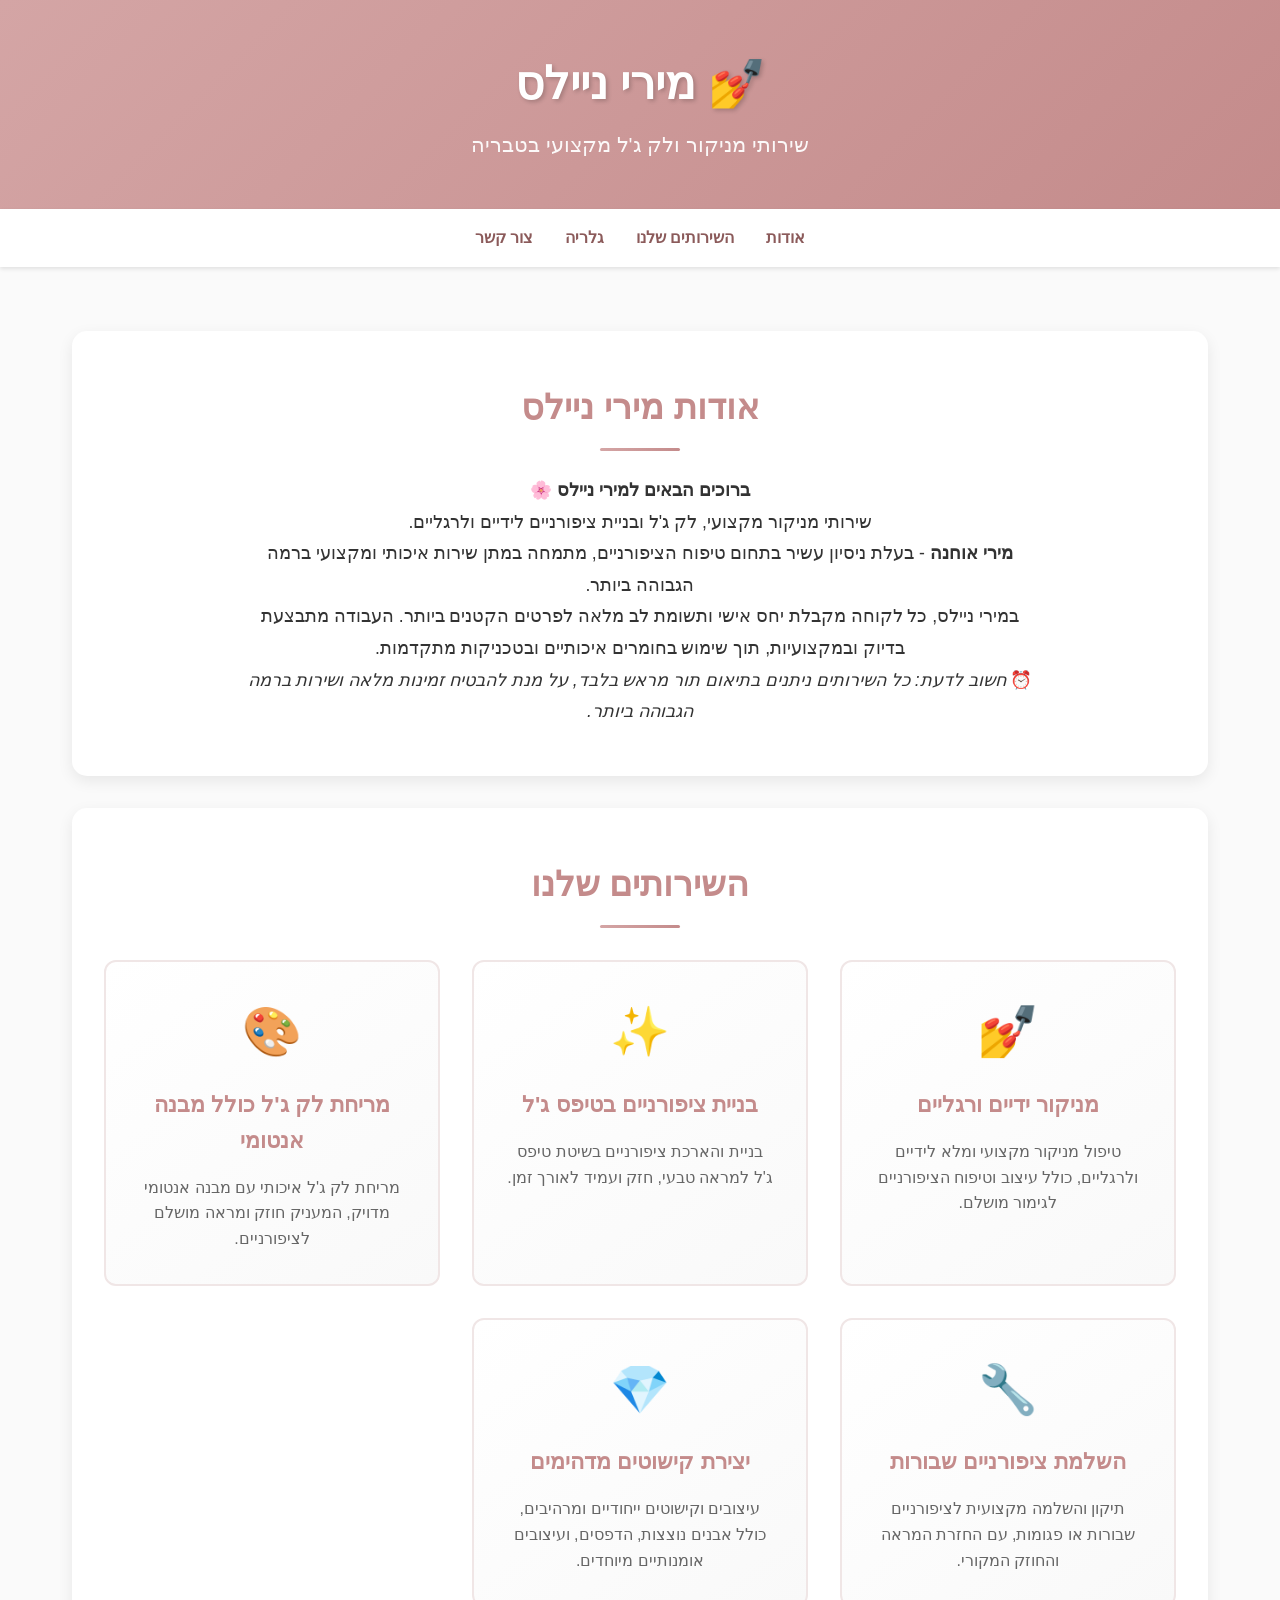
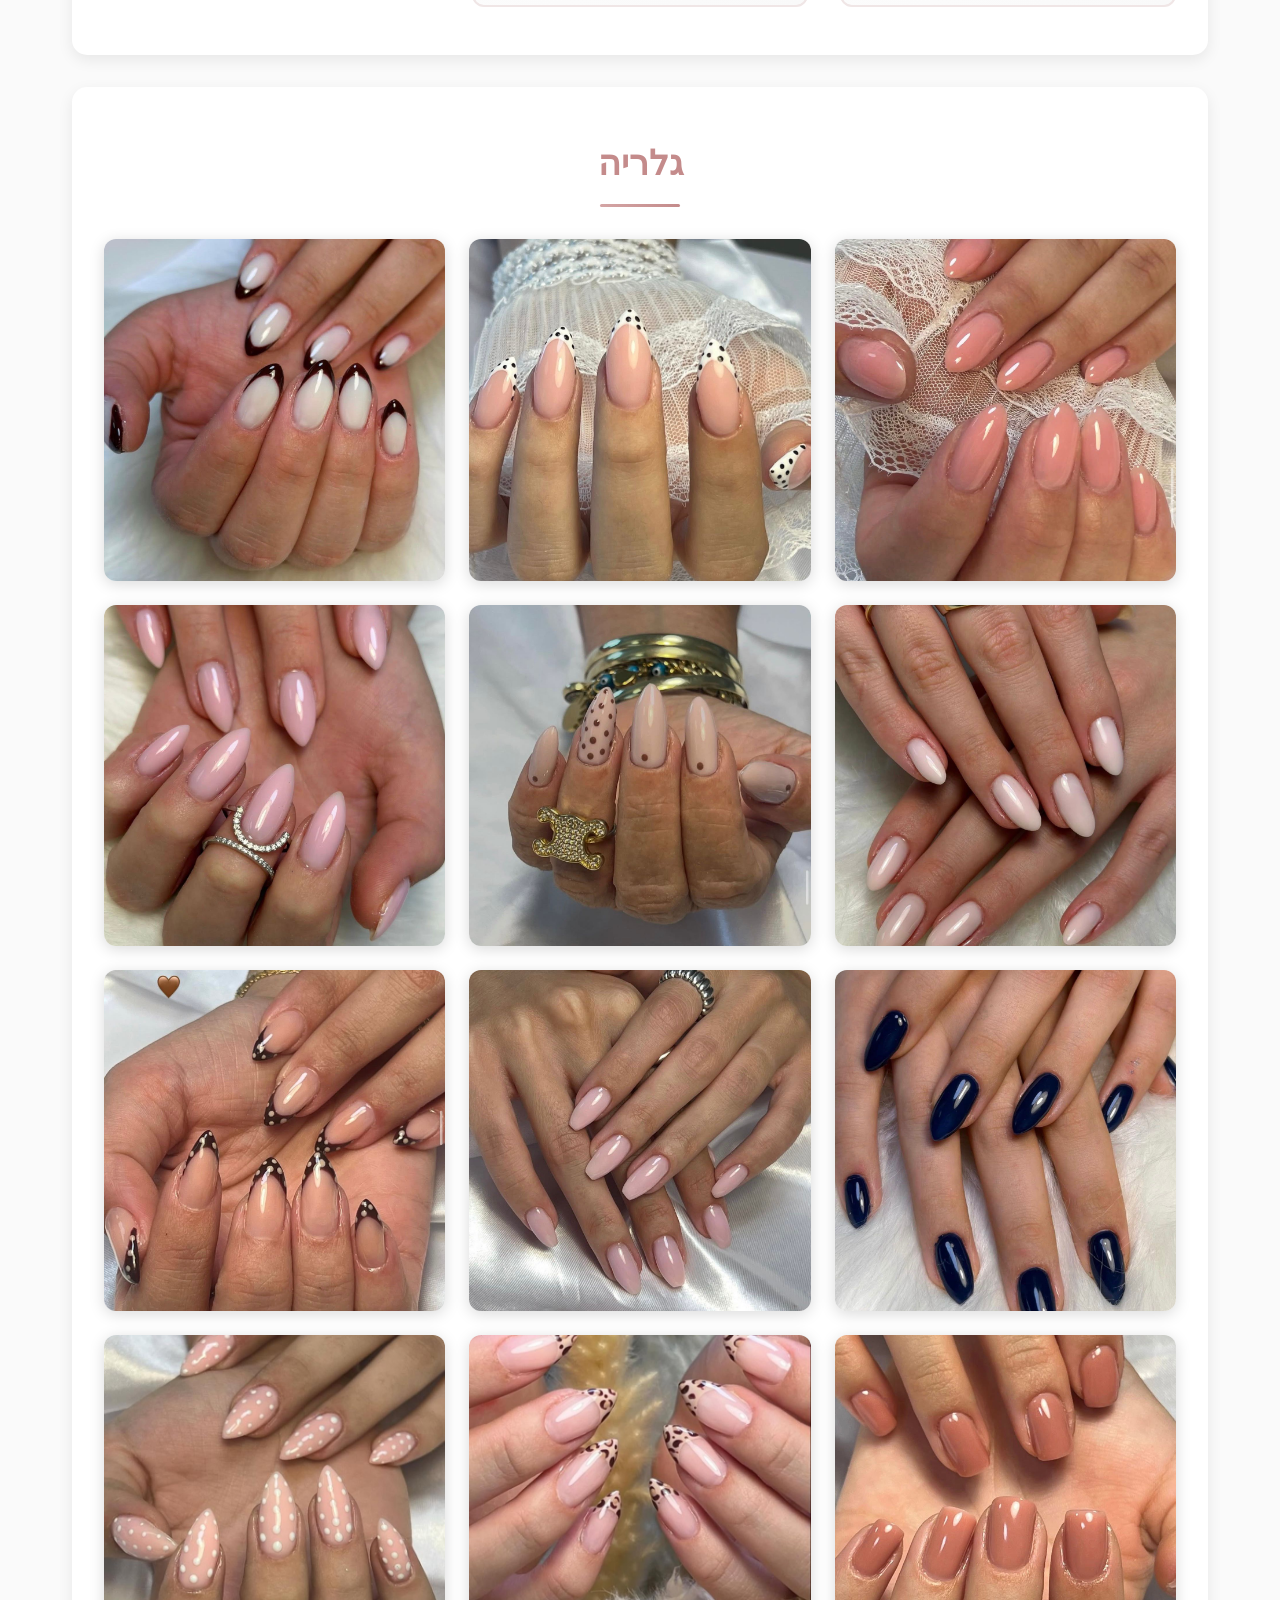
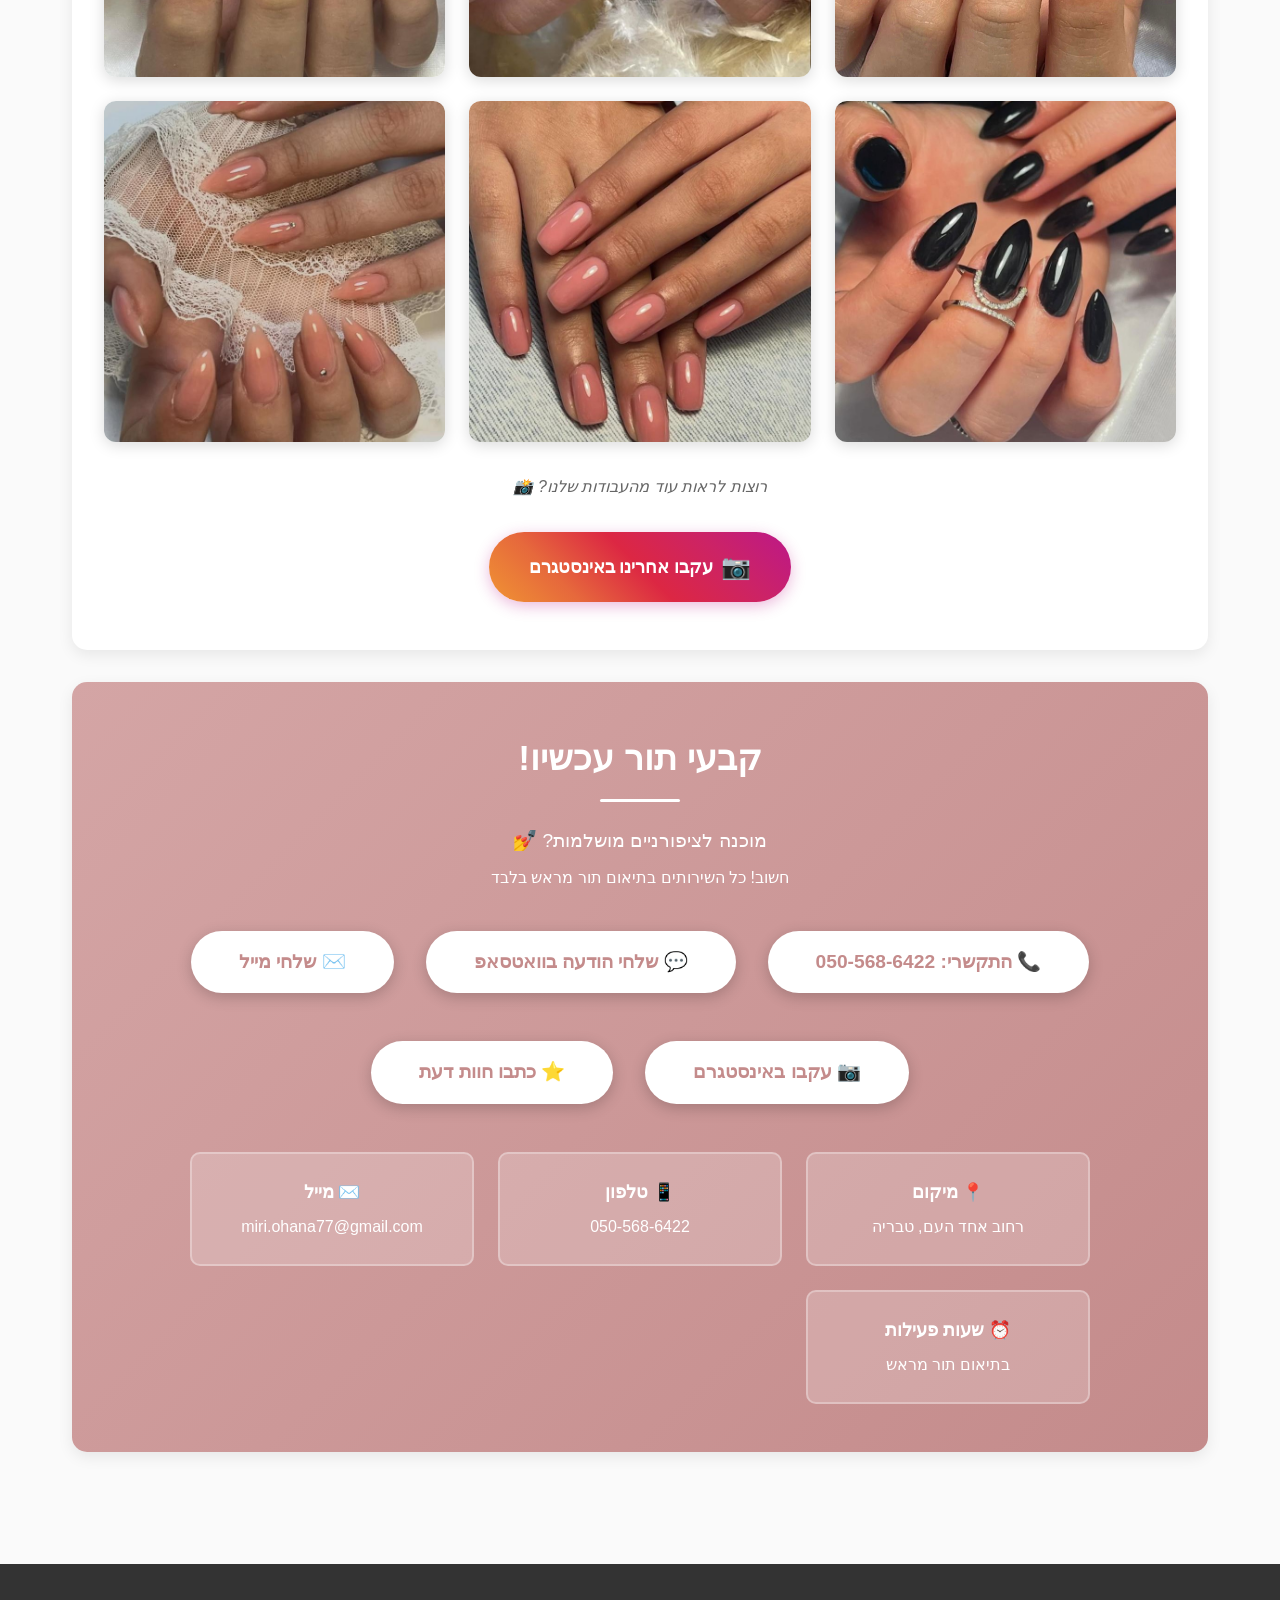
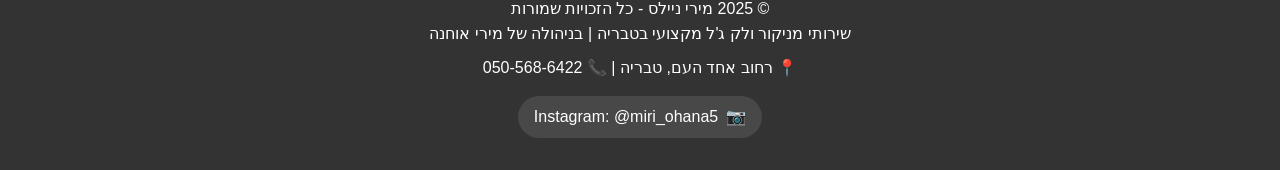
==== index.html @ 2420fee7 "תיקון ניגודיות וגישות - שיפור Accessibility ל-100" ====
<!DOCTYPE html>
<html lang="he" dir="rtl">
<head>
    <meta charset="UTF-8">
    <meta name="viewport" content="width=device-width, initial-scale=1.0">
    
    <!-- SEO Meta Tags -->
    <title>מירי ניילס - מניקור ולק ג'ל מקצועי בטבריה | מירי אוחנה</title>
    <meta name="description" content="מירי ניילס - שירותי מניקור מקצועי, לק ג'ל ובניית ציפורניים בטבריה. מירי אוחנה מתמחה בבניית ציפורניים בטיפס ג'ל, מבנה אנטומי וקישוטים מדהימים. קביעת תור: 050-568-6422">
    <meta name="keywords" content="מניקור טבריה, לק ג'ל טבריה, בניית ציפורניים טבריה, מירי ניילס, מירי אוחנה, מניקור ידיים, מניקור רגליים, טיפס ג'ל, מבנה אנטומי, קישוטי ציפורניים, מניקור מקצועי">
    <meta name="author" content="מירי אוחנה - מירי ניילס">
    <meta name="robots" content="index, follow">
    <meta name="language" content="Hebrew">
    
    <!-- Open Graph / Facebook -->
    <meta property="og:type" content="website">
    <meta property="og:url" content="https://www.mirinails.co.il/">
    <meta property="og:title" content="מירי ניילס - מניקור ולק ג'ל מקצועי בטבריה">
    <meta property="og:description" content="שירותי מניקור מקצועי, לק ג'ל ובניית ציפורניים בטבריה. ניסיון עשיר ושירות ברמה הגבוהה ביותר.">
    <meta property="og:image" content="https://www.mirinails.co.il/11__1_.jpeg">
    
    <!-- Local Business Schema -->
    <script type="application/ld+json">
    {
      "@context": "https://schema.org",
      "@type": "BeautySalon",
      "name": "מירי ניילס",
      "image": "https://www.mirinails.co.il/11__1_.jpeg",
      "description": "שירותי מניקור מקצועי, לק ג'ל ובניית ציפורניים בטבריה",
      "address": {
        "@type": "PostalAddress",
        "streetAddress": "רחוב אחד העם",
        "addressLocality": "טבריה",
        "addressCountry": "IL"
      },
      "telephone": "+972-50-568-6422",
      "email": "miri.ohana77@gmail.com",
      "priceRange": "$$",
      "openingHours": "Mo-Su",
      "sameAs": [
        "https://www.instagram.com/miri_ohana5"
      ],
      "owner": {
        "@type": "Person",
        "name": "מירי אוחנה"
      }
    }
    </script>
    
    <!-- Google tag (gtag.js) -->
    <script async src="https://www.googletagmanager.com/gtag/js?id=G-24V7088SF2"></script>
    <script>
      window.dataLayer = window.dataLayer || [];
      function gtag(){dataLayer.push(arguments);}
      gtag('js', new Date());
      gtag('config', 'G-24V7088SF2');
    </script>
    
    <style>
        * {
            margin: 0;
            padding: 0;
            box-sizing: border-box;
        }

        body {
            font-family: 'Segoe UI', Tahoma, Geneva, Verdana, sans-serif;
            line-height: 1.6;
            color: #333;
            background: #fafafa;
        }

        /* Header */
        header {
            background: linear-gradient(135deg, #d4a5a5 0%, #c48b8b 100%);
            color: white;
            padding: 3rem 2rem;
            text-align: center;
            box-shadow: 0 4px 6px rgba(0,0,0,0.1);
        }

        header h1 {
            font-size: 2.8rem;
            margin-bottom: 0.5rem;
            text-shadow: 2px 2px 4px rgba(0,0,0,0.2);
        }

        header p {
            font-size: 1.3rem;
            opacity: 0.95;
        }

        /* Navigation */
        nav {
            background: white;
            padding: 1rem;
            box-shadow: 0 2px 4px rgba(0,0,0,0.1);
            position: sticky;
            top: 0;
            z-index: 100;
        }

        nav ul {
            list-style: none;
            display: flex;
            justify-content: center;
            flex-wrap: wrap;
            gap: 2rem;
        }

        nav a {
            color: #8b5a5a;
            text-decoration: none;
            font-weight: 600;
            transition: color 0.3s;
        }

        nav a:hover {
            color: #6d4545;
        }

        /* Container */
        .container {
            max-width: 1200px;
            margin: 0 auto;
            padding: 2rem;
        }

        /* Sections */
        section {
            background: white;
            margin: 2rem 0;
            padding: 3rem 2rem;
            border-radius: 15px;
            box-shadow: 0 5px 15px rgba(0,0,0,0.08);
        }

        section h2 {
            color: #c48b8b;
            font-size: 2.2rem;
            margin-bottom: 1.5rem;
            text-align: center;
            position: relative;
            padding-bottom: 1rem;
        }

        section h2::after {
            content: '';
            position: absolute;
            bottom: 0;
            right: 50%;
            transform: translateX(50%);
            width: 80px;
            height: 3px;
            background: linear-gradient(90deg, #d4a5a5, #c48b8b);
            border-radius: 2px;
        }

        /* About Section */
        .about-content {
            max-width: 800px;
            margin: 0 auto;
            text-align: center;
            font-size: 1.1rem;
            line-height: 1.8;
        }

        /* Services */
        .services-grid {
            display: grid;
            grid-template-columns: repeat(auto-fit, minmax(280px, 1fr));
            gap: 2rem;
            margin-top: 2rem;
        }

        .service-card {
            background: linear-gradient(145deg, #fff 0%, #f9f9f9 100%);
            padding: 2rem;
            border-radius: 12px;
            text-align: center;
            border: 2px solid #f0e6e6;
            transition: all 0.3s ease;
        }

        .service-card:hover {
            transform: translateY(-5px);
            box-shadow: 0 8px 20px rgba(196, 139, 139, 0.2);
            border-color: #d4a5a5;
        }

        .service-icon {
            font-size: 3rem;
            margin-bottom: 1rem;
        }

        .service-card h3 {
            color: #c48b8b;
            margin-bottom: 1rem;
            font-size: 1.4rem;
        }

        .service-card p {
            color: #666;
            line-height: 1.6;
        }

        /* Gallery */
        .gallery-grid {
            display: grid;
            grid-template-columns: repeat(auto-fit, minmax(280px, 1fr));
            gap: 1.5rem;
            margin-top: 2rem;
        }

        .gallery-item {
            aspect-ratio: 1;
            border-radius: 12px;
            overflow: hidden;
            box-shadow: 0 3px 15px rgba(0,0,0,0.15);
            transition: transform 0.3s;
            cursor: pointer;
        }

        .gallery-item:hover {
            transform: scale(1.03);
            box-shadow: 0 5px 20px rgba(0,0,0,0.2);
        }

        .gallery-item img {
            width: 100%;
            height: 100%;
            object-fit: cover;
            display: block;
        }

        /* Instagram Button */
        .instagram-button {
            display: inline-flex;
            align-items: center;
            gap: 0.5rem;
            background: linear-gradient(45deg, #f09433 0%, #e6683c 25%, #dc2743 50%, #cc2366 75%, #bc1888 100%);
            color: white;
            padding: 1rem 2.5rem;
            border-radius: 50px;
            text-decoration: none;
            font-weight: bold;
            font-size: 1.1rem;
            transition: all 0.3s;
            box-shadow: 0 4px 15px rgba(188, 24, 136, 0.3);
            margin-top: 2rem;
        }

        .instagram-button:hover {
            transform: translateY(-3px);
            box-shadow: 0 6px 20px rgba(188, 24, 136, 0.4);
        }

        .instagram-icon {
            font-size: 1.5rem;
        }

        /* CTA Section */
        .cta-section {
            background: linear-gradient(135deg, #d4a5a5 0%, #c48b8b 100%);
            color: white;
            text-align: center;
            padding: 3rem 2rem;
        }

        .cta-section h2 {
            color: white;
        }

        .cta-section h2::after {
            background: white;
        }

        .cta-button {
            display: inline-block;
            background: white;
            color: #c48b8b;
            padding: 1rem 3rem;
            margin: 1rem 0.5rem;
            border-radius: 50px;
            text-decoration: none;
            font-weight: bold;
            font-size: 1.2rem;
            transition: all 0.3s;
            box-shadow: 0 4px 15px rgba(0,0,0,0.2);
        }

        .cta-button:hover {
            transform: translateY(-3px);
            box-shadow: 0 6px 20px rgba(0,0,0,0.3);
            background: #fff;
        }

        .cta-buttons {
            display: flex;
            flex-wrap: wrap;
            justify-content: center;
            gap: 1rem;
            margin-top: 1.5rem;
        }

        /* Contact Info */
        .contact-info {
            display: grid;
            grid-template-columns: repeat(auto-fit, minmax(250px, 1fr));
            gap: 1.5rem;
            max-width: 900px;
            margin: 2rem auto 0;
        }

        .contact-item {
            background: rgba(255, 255, 255, 0.2);
            padding: 1.5rem;
            border-radius: 10px;
            border: 2px solid rgba(255, 255, 255, 0.3);
            text-align: center;
            transition: all 0.3s;
        }

        .contact-item:hover {
            background: rgba(255, 255, 255, 0.3);
            transform: translateY(-3px);
        }

        .contact-item strong {
            display: block;
            margin-bottom: 0.5rem;
            font-size: 1.1rem;
        }

        .contact-item a {
            color: white;
            text-decoration: none;
            transition: opacity 0.3s;
        }

        .contact-item a:hover {
            opacity: 0.8;
        }

        /* Social Links in Footer */
        .social-links {
            margin-top: 1rem;
            display: flex;
            justify-content: center;
            gap: 1rem;
        }

        .social-link {
            display: inline-flex;
            align-items: center;
            gap: 0.5rem;
            color: white;
            text-decoration: none;
            padding: 0.5rem 1rem;
            border-radius: 25px;
            background: rgba(255, 255, 255, 0.1);
            transition: all 0.3s;
        }

        .social-link:hover {
            background: rgba(255, 255, 255, 0.2);
            transform: translateY(-2px);
        }

        /* Footer */
        footer {
            background: #333;
            color: white;
            text-align: center;
            padding: 2rem;
            margin-top: 3rem;
        }

        /* Responsive */
        @media (max-width: 768px) {
            header h1 {
                font-size: 2rem;
            }

            header p {
                font-size: 1.1rem;
            }

            nav ul {
                gap: 1rem;
            }

            section h2 {
                font-size: 1.8rem;
            }

            .services-grid {
                grid-template-columns: 1fr;
            }

            .gallery-grid {
                grid-template-columns: repeat(auto-fit, minmax(150px, 1fr));
            }

            .cta-button {
                font-size: 1rem;
                padding: 0.8rem 2rem;
            }

            .contact-info {
                grid-template-columns: 1fr;
            }

            .instagram-button {
                font-size: 1rem;
                padding: 0.8rem 2rem;
            }
        }
    </style>
</head>
<body>
    <header>
        <h1>💅 מירי ניילס</h1>
        <p>שירותי מניקור ולק ג'ל מקצועי בטבריה</p>
    </header>

    <nav>
        <ul>
            <li><a href="#about">אודות</a></li>
            <li><a href="#services">השירותים שלנו</a></li>
            <li><a href="#gallery">גלריה</a></li>
            <li><a href="#contact">צור קשר</a></li>
        </ul>
    </nav>

    <main>
        <div class="container">
        <section id="about">
            <h2>אודות מירי ניילס</h2>
            <div class="about-content">
                <p><strong>ברוכים הבאים למירי ניילס</strong> 🌸</p>
                <p>שירותי מניקור מקצועי, לק ג'ל ובניית ציפורניים לידיים ולרגליים.</p>
                <p><strong>מירי אוחנה</strong> - בעלת ניסיון עשיר בתחום טיפוח הציפורניים, מתמחה במתן שירות איכותי ומקצועי ברמה הגבוהה ביותר.</p>
                <p>במירי ניילס, כל לקוחה מקבלת יחס אישי ותשומת לב מלאה לפרטים הקטנים ביותר. העבודה מתבצעת בדיוק ובמקצועיות, תוך שימוש בחומרים איכותיים ובטכניקות מתקדמות.</p>
                <p>⏰ <em>חשוב לדעת: כל השירותים ניתנים בתיאום תור מראש בלבד, על מנת להבטיח זמינות מלאה ושירות ברמה הגבוהה ביותר.</em></p>
            </div>
        </section>

        <section id="services">
            <h2>השירותים שלנו</h2>
            <div class="services-grid">
                <div class="service-card">
                    <div class="service-icon">💅</div>
                    <h3>מניקור ידיים ורגליים</h3>
                    <p>טיפול מניקור מקצועי ומלא לידיים ולרגליים, כולל עיצוב וטיפוח הציפורניים לגימור מושלם.</p>
                </div>

                <div class="service-card">
                    <div class="service-icon">✨</div>
                    <h3>בניית ציפורניים בטיפס ג'ל</h3>
                    <p>בניית והארכת ציפורניים בשיטת טיפס ג'ל למראה טבעי, חזק ועמיד לאורך זמן.</p>
                </div>

                <div class="service-card">
                    <div class="service-icon">🎨</div>
                    <h3>מריחת לק ג'ל כולל מבנה אנטומי</h3>
                    <p>מריחת לק ג'ל איכותי עם מבנה אנטומי מדויק, המעניק חוזק ומראה מושלם לציפורניים.</p>
                </div>

                <div class="service-card">
                    <div class="service-icon">🔧</div>
                    <h3>השלמת ציפורניים שבורות</h3>
                    <p>תיקון והשלמה מקצועית לציפורניים שבורות או פגומות, עם החזרת המראה והחוזק המקורי.</p>
                </div>

                <div class="service-card">
                    <div class="service-icon">💎</div>
                    <h3>יצירת קישוטים מדהימים</h3>
                    <p>עיצובים וקישוטים ייחודיים ומרהיבים, כולל אבנים נוצצות, הדפסים, ועיצובים אומנותיים מיוחדים.</p>
                </div>
            </div>
        </section>

        <section id="gallery">
            <h2>גלריה</h2>
            <div class="gallery-grid">
                <div class="gallery-item">
                    <img src="11__1_.jpeg" alt="מניקור לק ג'ל בגוון ורוד עדין - מירי ניילס טבריה" loading="lazy">
                </div>
                <div class="gallery-item">
                    <img src="11__2_.jpeg" alt="מניקור עם עיצוב נקודות שחור לבן - מירי ניילס" loading="lazy">
                </div>
                <div class="gallery-item">
                    <img src="11__3_.jpeg" alt="מניקור לבן עם קצוות שחורים - בניית ציפורניים טבריה" loading="lazy">
                </div>
                <div class="gallery-item">
                    <img src="11__4_.jpeg" alt="מניקור קלאסי בגוון ורוד בהיר" loading="lazy">
                </div>
                <div class="gallery-item">
                    <img src="11__5_.jpeg" alt="מניקור עם עיצוב נקודות חומות" loading="lazy">
                </div>
                <div class="gallery-item">
                    <img src="11__6_.jpeg" alt="מניקור בגוון ורוד אלגנטי" loading="lazy">
                </div>
                <div class="gallery-item">
                    <img src="11__7_.jpeg" alt="מניקור בצבע כחול כהה - לק ג'ל טבריה" loading="lazy">
                </div>
                <div class="gallery-item">
                    <img src="11__8_.jpeg" alt="מניקור טבעי בגוון ורוד עדין" loading="lazy">
                </div>
                <div class="gallery-item">
                    <img src="11__9_.jpeg" alt="מניקור עם עיצוב נקודות על הקצוות" loading="lazy">
                </div>
                <div class="gallery-item">
                    <img src="11__10_.jpeg" alt="מניקור בגוון חום אדמדם" loading="lazy">
                </div>
                <div class="gallery-item">
                    <img src="22__1_.jpeg" alt="מניקור עם עיצוב למפארד - מירי אוחנה" loading="lazy">
                </div>
                <div class="gallery-item">
                    <img src="22__2_.jpeg" alt="מניקור ורוד עם פס למפארד" loading="lazy">
                </div>
                <div class="gallery-item">
                    <img src="22__3_.jpeg" alt="מניקור עם נקודות לבנות - טיפס ג'ל" loading="lazy">
                </div>
                <div class="gallery-item">
                    <img src="22__4_.jpeg" alt="מניקור שחור אלגנטי - מבנה אנטומי" loading="lazy">
                </div>
                <div class="gallery-item">
                    <img src="22__5_.jpeg" alt="מניקור בגוון אפרסק עדין" loading="lazy">
                </div>
            </div>
            <p style="text-align: center; margin-top: 2rem; color: #666;">
                <em>רוצות לראות עוד מהעבודות שלנו? 📸</em>
            </p>
            <div style="text-align: center;">
                <a href="https://www.instagram.com/miri_ohana5" target="_blank" class="instagram-button">
                    <span class="instagram-icon">📷</span>
                    עקבו אחרינו באינסטגרם
                </a>
            </div>
        </section>

        <section id="contact" class="cta-section">
            <h2>קבעי תור עכשיו!</h2>
            <p style="font-size: 1.2rem; margin-top: 1rem;">מוכנה לציפורניים מושלמות? 💅</p>
            <p style="margin-top: 0.5rem;">חשוב! כל השירותים בתיאום תור מראש בלבד</p>
            
            <div class="cta-buttons">
                <a href="tel:0505686422" class="cta-button">📞 התקשרי: 050-568-6422</a>
                <a href="https://wa.me/972505686422" target="_blank" class="cta-button">💬 שלחי הודעה בוואטסאפ</a>
                <a href="mailto:miri.ohana77@gmail.com" class="cta-button">✉️ שלחי מייל</a>
                <a href="https://www.instagram.com/miri_ohana5" target="_blank" class="cta-button">📷 עקבו באינסטגרם</a>
                <a href="https://g.page/r/CbZk5v5qaV1TEBM/review" target="_blank" class="cta-button">⭐ כתבו חוות דעת</a>
            </div>
            
            <div class="contact-info">
                <div class="contact-item">
                    <strong>📍 מיקום</strong>
                    <p>רחוב אחד העם, טבריה</p>
                </div>
                <div class="contact-item">
                    <strong>📱 טלפון</strong>
                    <p><a href="tel:0505686422">050-568-6422</a></p>
                </div>
                <div class="contact-item">
                    <strong>✉️ מייל</strong>
                    <p><a href="mailto:miri.ohana77@gmail.com">miri.ohana77@gmail.com</a></p>
                </div>
                <div class="contact-item">
                    <strong>⏰ שעות פעילות</strong>
                    <p>בתיאום תור מראש</p>
                </div>
            </div>
        </section>
        </div>
    </main>

    <footer>
        <p>&copy; 2025 מירי ניילס - כל הזכויות שמורות</p>
        <p>שירותי מניקור ולק ג'ל מקצועי בטבריה | בניהולה של מירי אוחנה</p>
        <p style="margin-top: 0.5rem;">📍 רחוב אחד העם, טבריה | 📞 050-568-6422</p>
        
        <div class="social-links">
            <a href="https://www.instagram.com/miri_ohana5" target="_blank" class="social-link">
                <span>📷</span>
                Instagram: @miri_ohana5
            </a>
        </div>
    </footer>
</body>
</html>
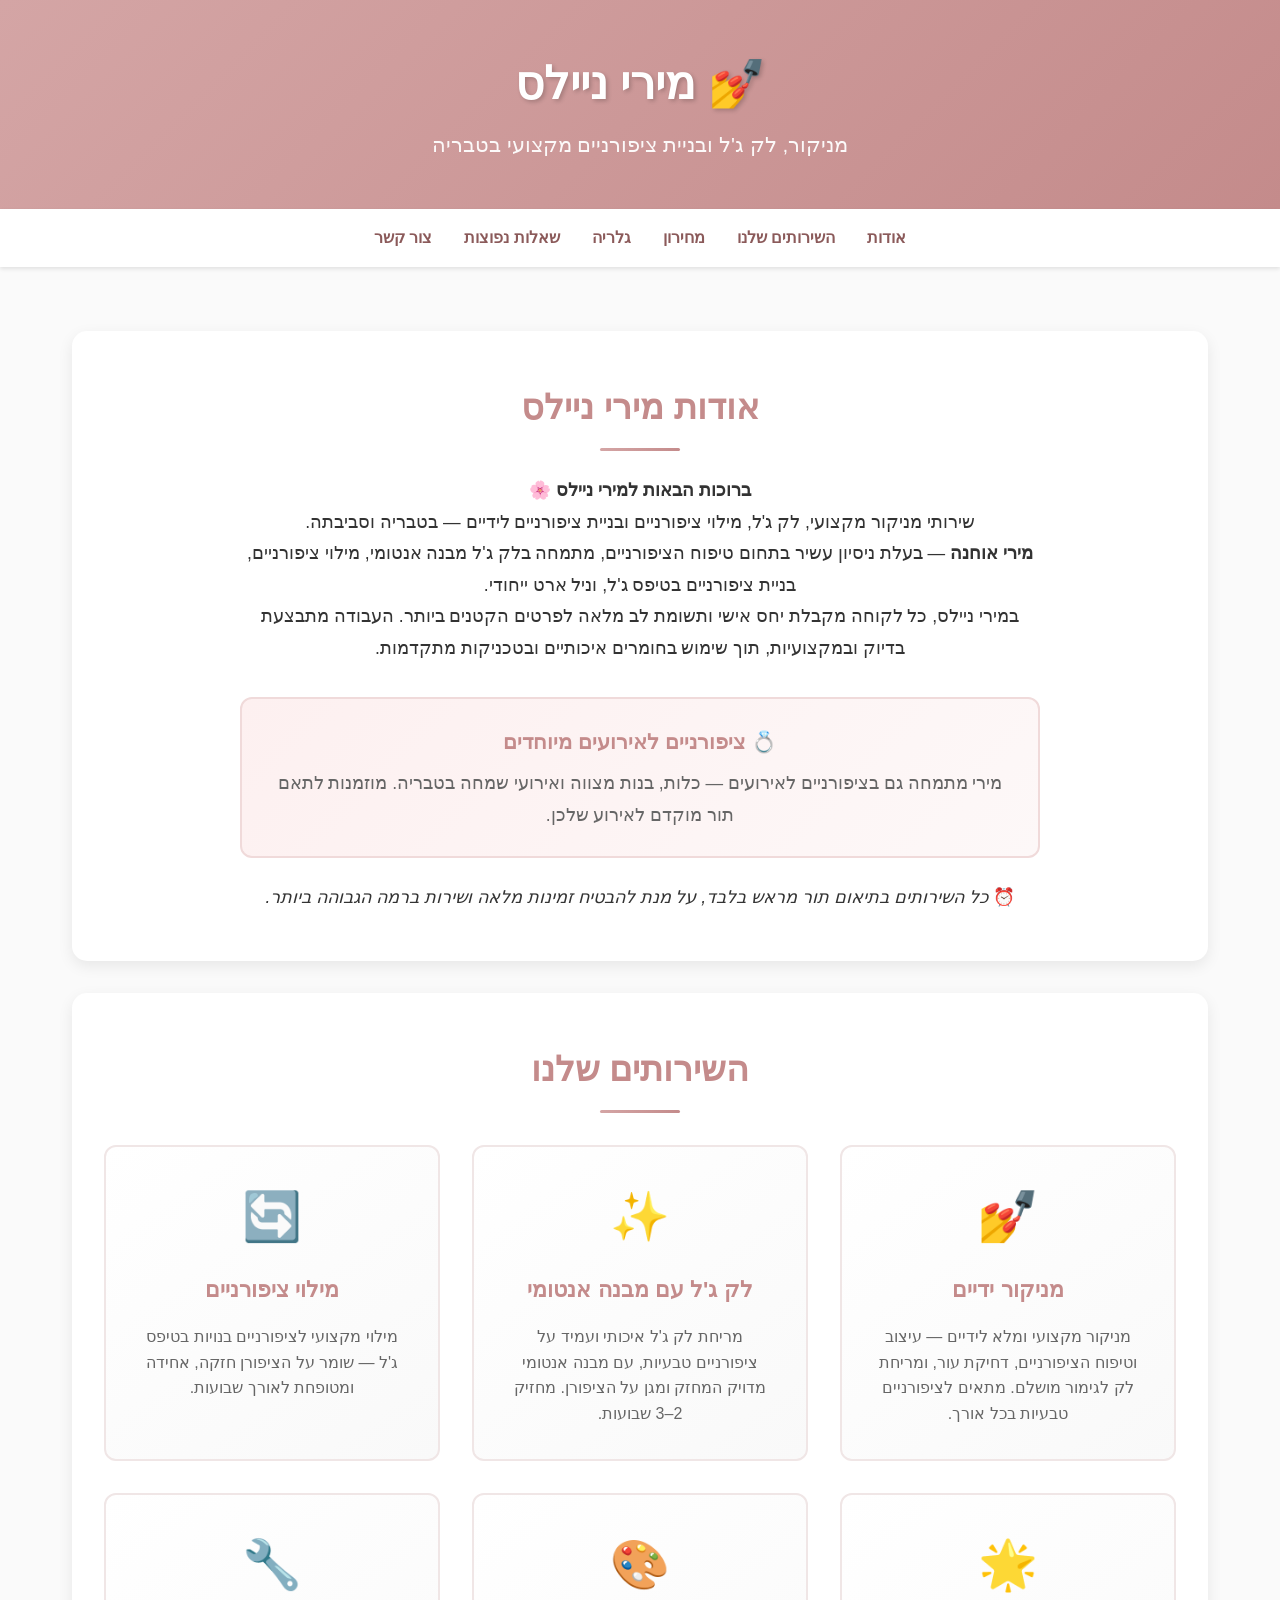
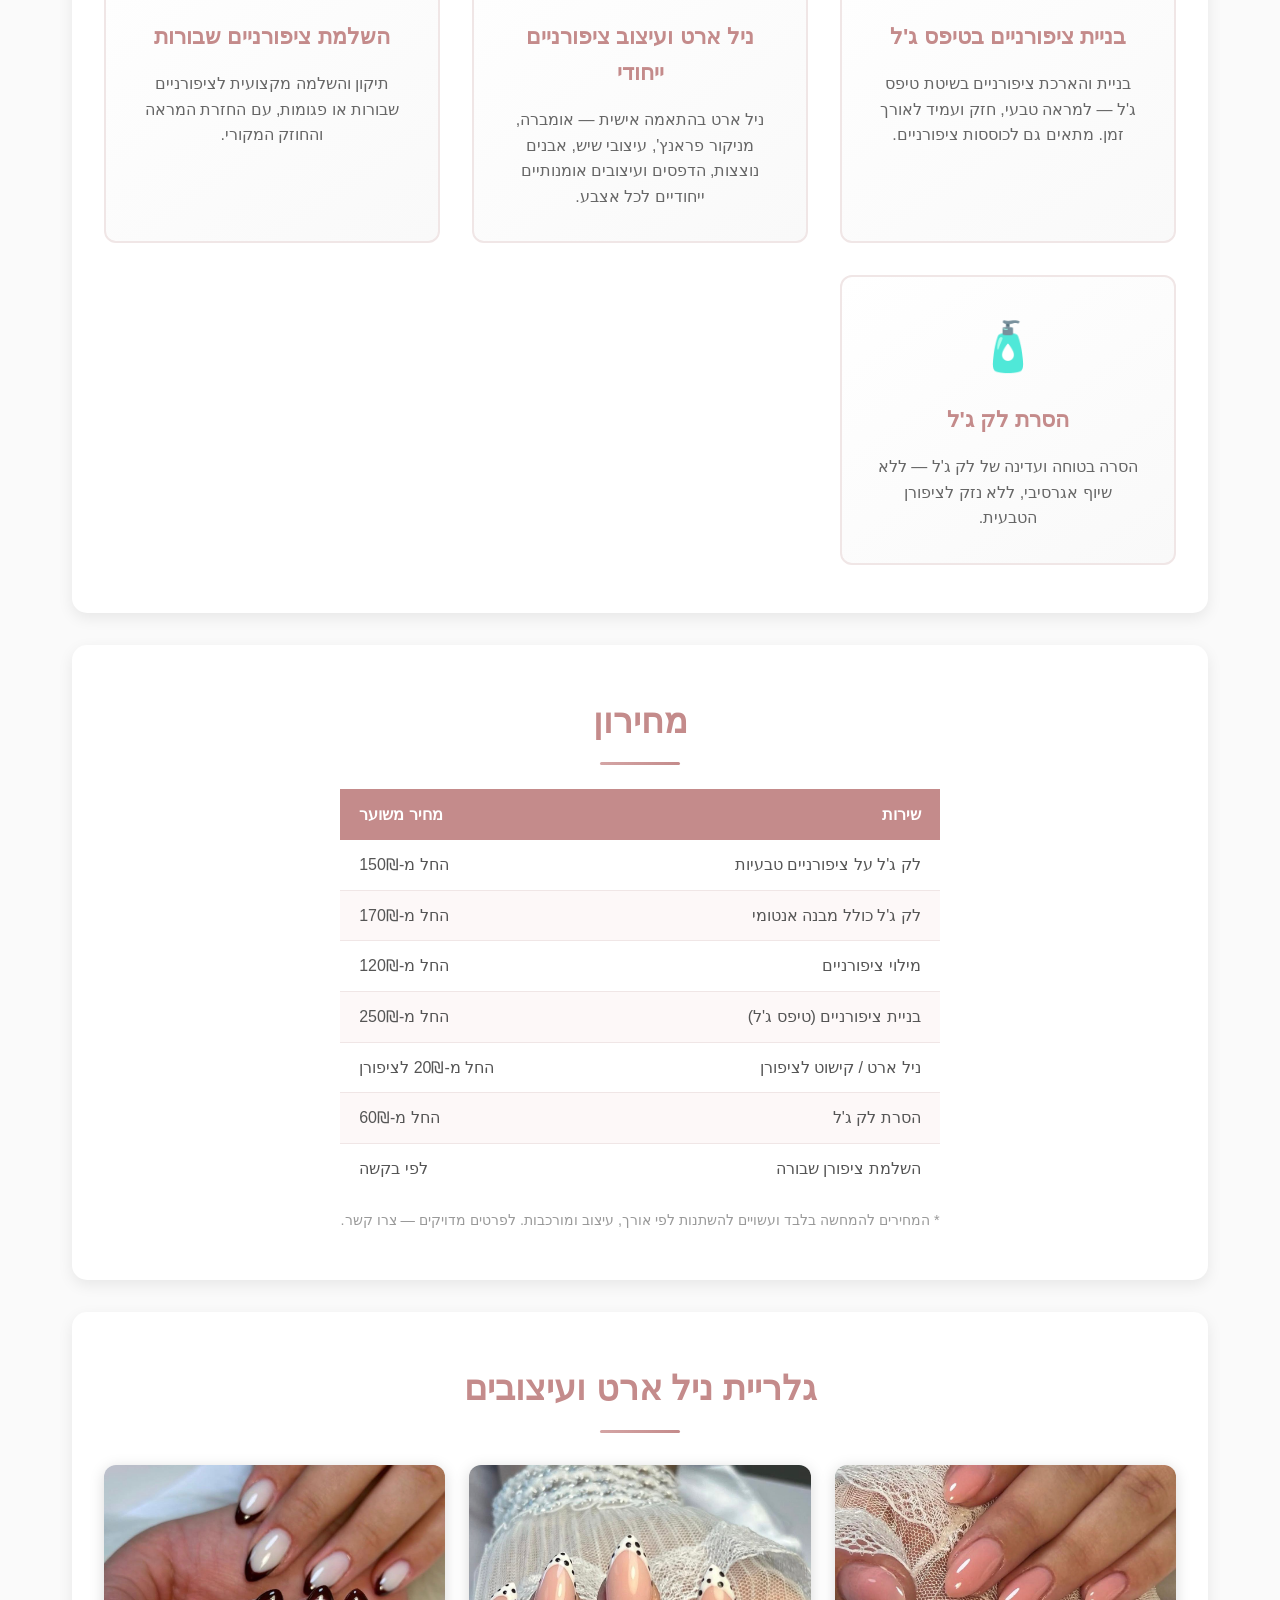
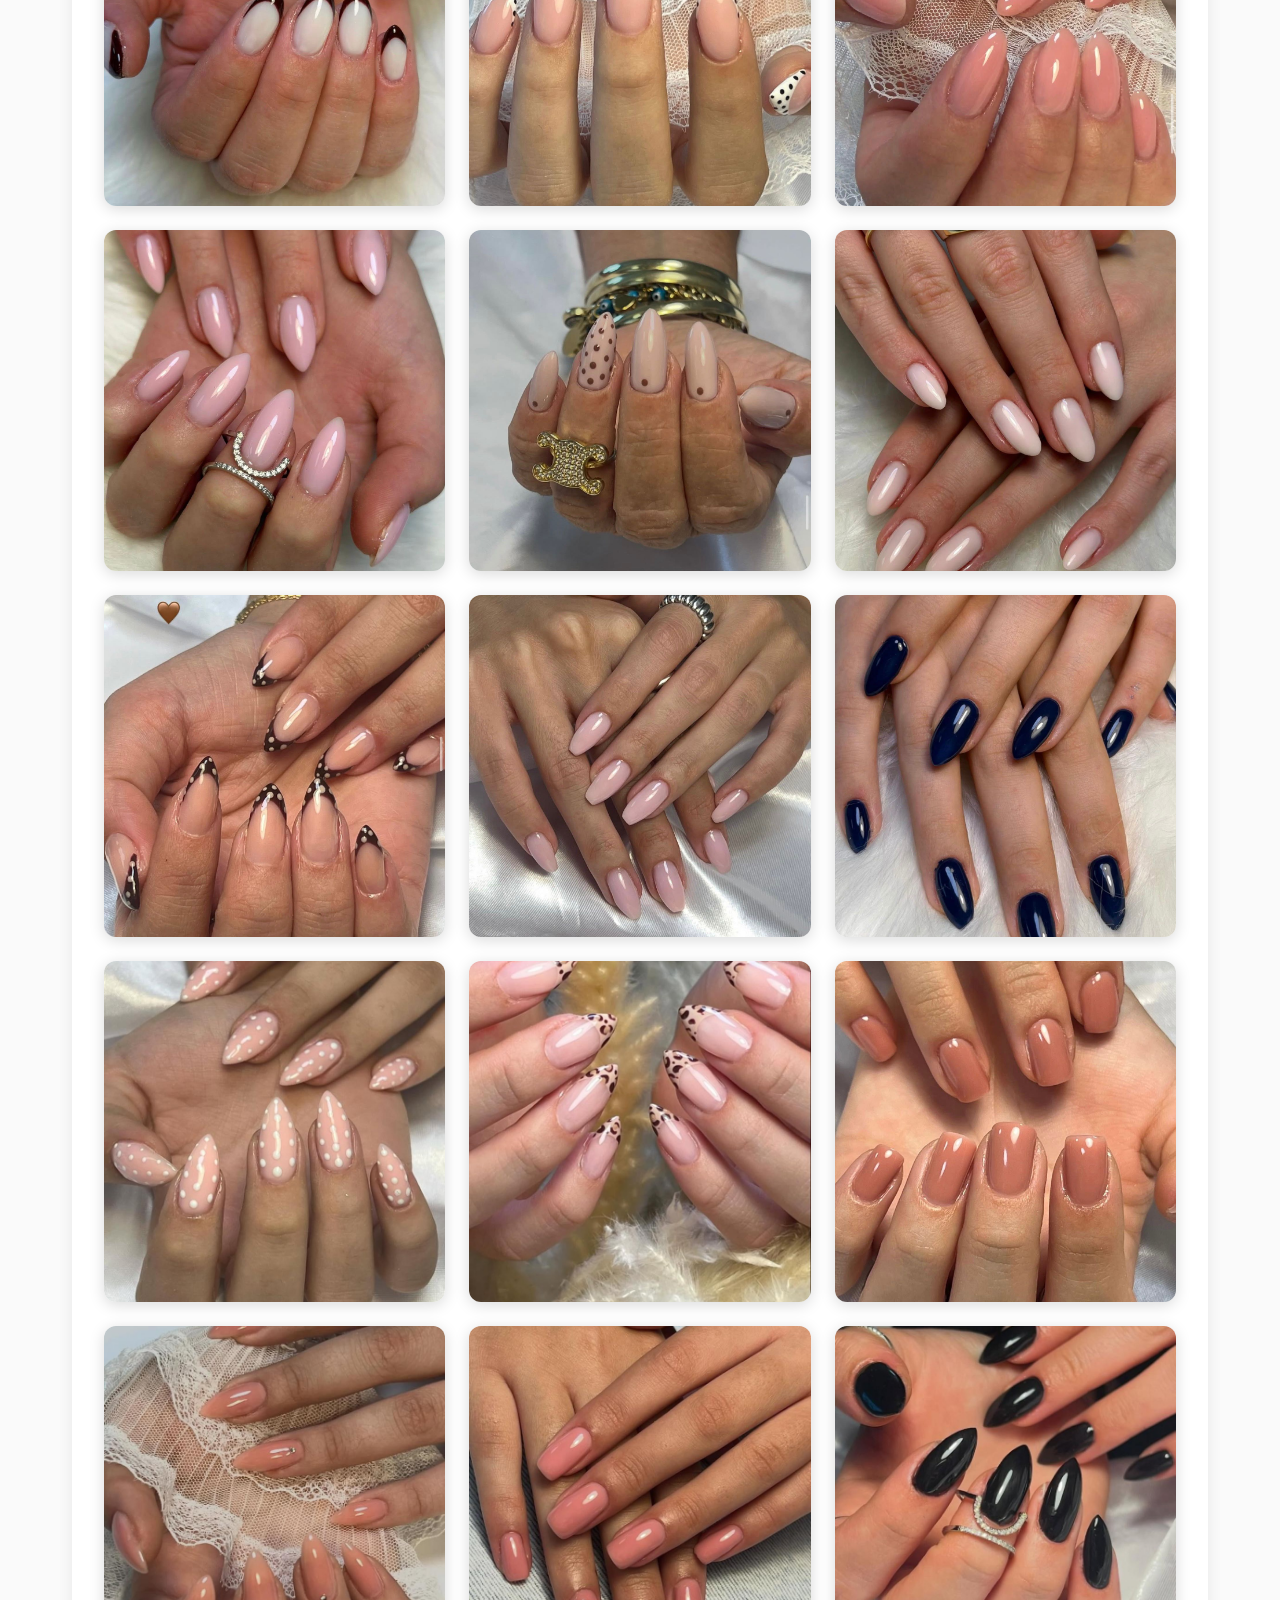
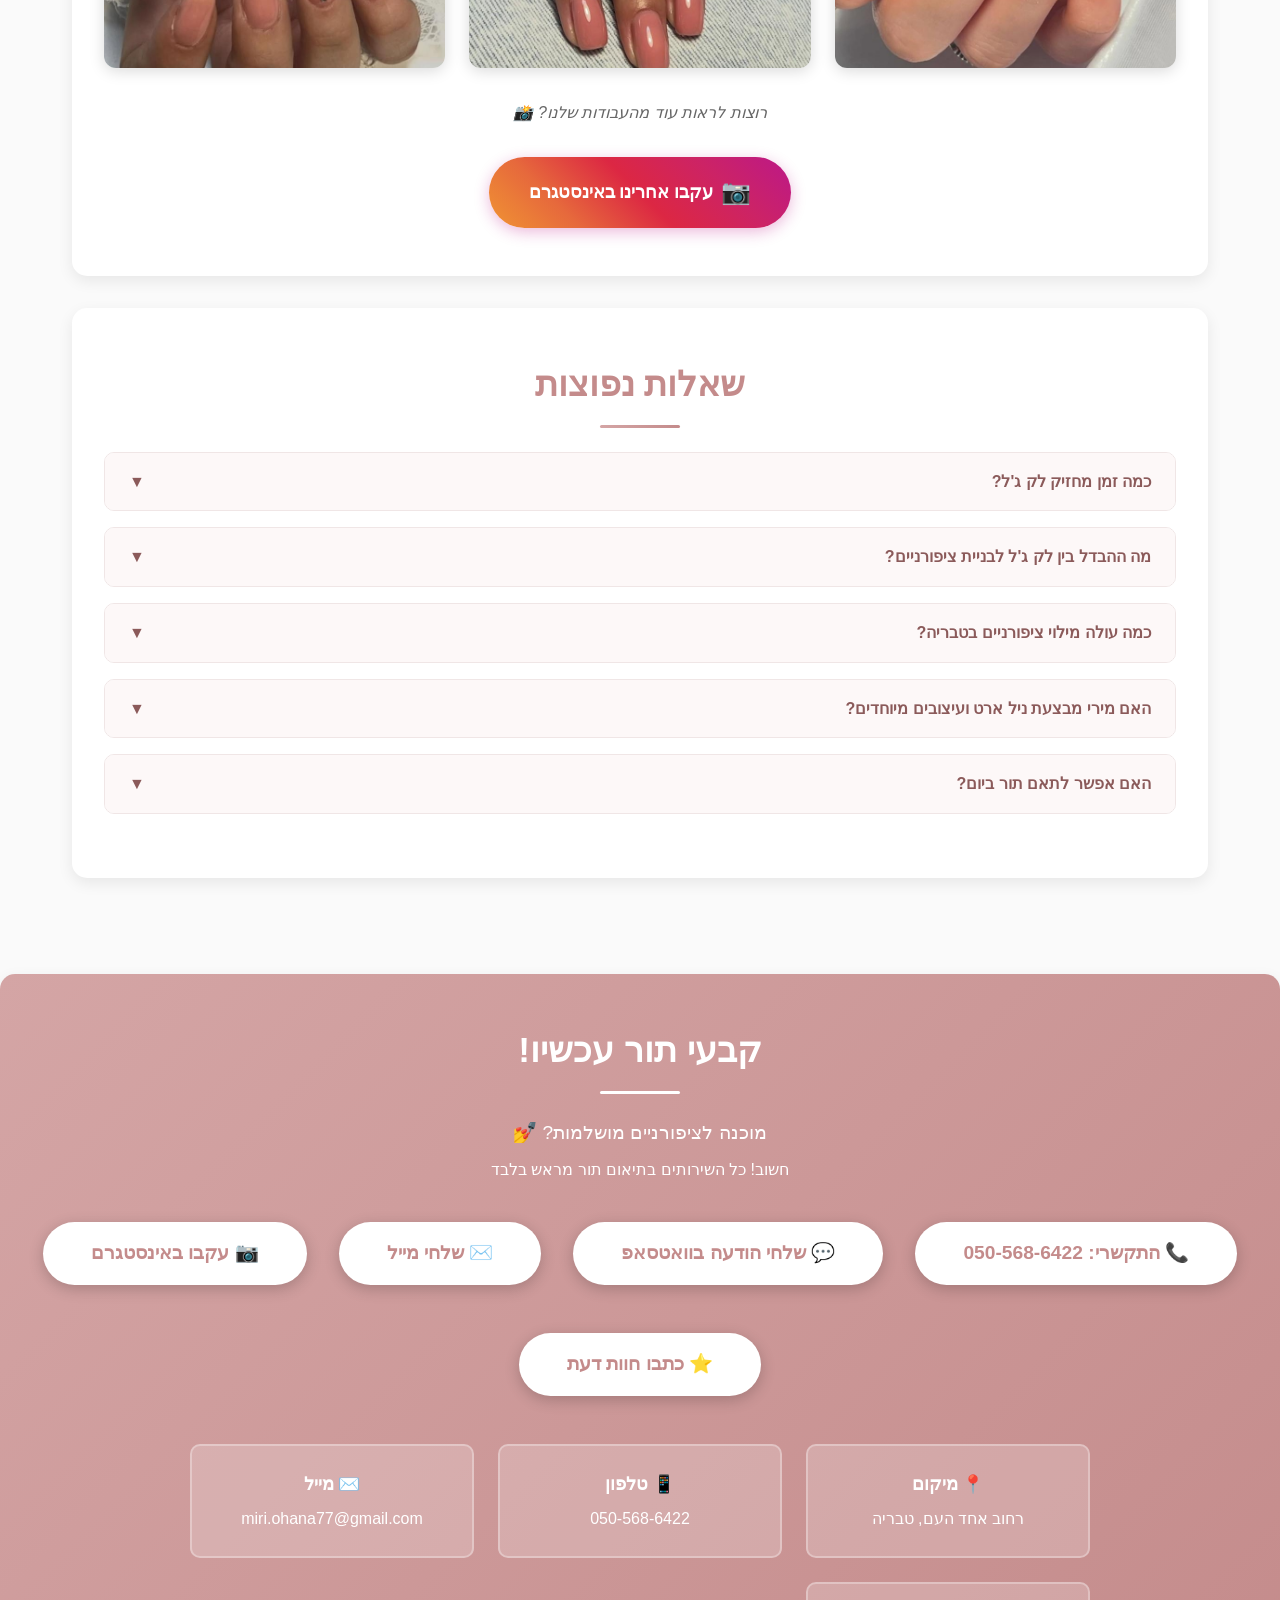
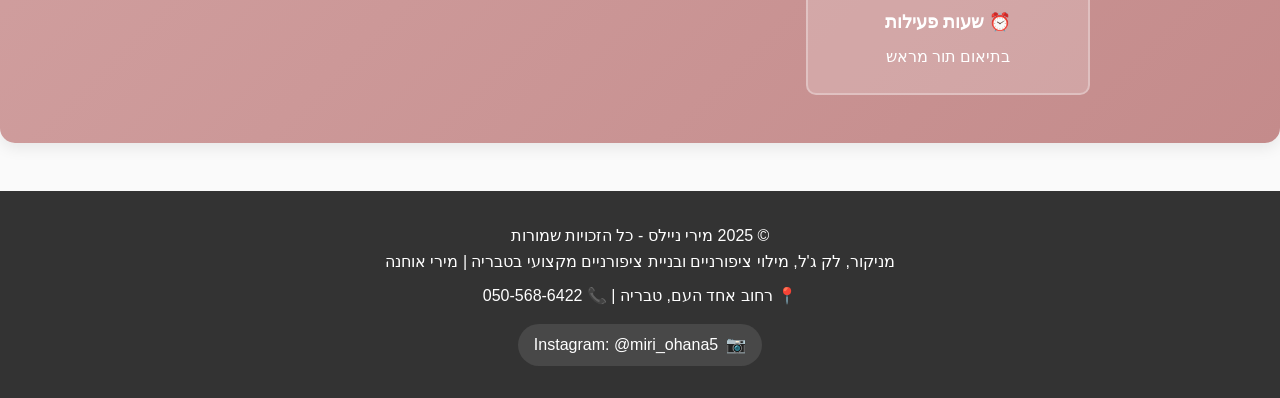
==== commit f7fa3f83: "SEO optimization - keyword gaps, FAQ, pricing, schema, sitemap" ====
--- a/index.html
+++ b/index.html
@@ -1,592 +1,635 @@
 <!DOCTYPE html>
 <html lang="he" dir="rtl">
 <head>
-    <meta charset="UTF-8">
-    <meta name="viewport" content="width=device-width, initial-scale=1.0">
-    
-    <!-- SEO Meta Tags -->
-    <title>מירי ניילס - מניקור ולק ג'ל מקצועי בטבריה | מירי אוחנה</title>
-    <meta name="description" content="מירי ניילס - שירותי מניקור מקצועי, לק ג'ל ובניית ציפורניים בטבריה. מירי אוחנה מתמחה בבניית ציפורניים בטיפס ג'ל, מבנה אנטומי וקישוטים מדהימים. קביעת תור: 050-568-6422">
-    <meta name="keywords" content="מניקור טבריה, לק ג'ל טבריה, בניית ציפורניים טבריה, מירי ניילס, מירי אוחנה, מניקור ידיים, מניקור רגליים, טיפס ג'ל, מבנה אנטומי, קישוטי ציפורניים, מניקור מקצועי">
-    <meta name="author" content="מירי אוחנה - מירי ניילס">
-    <meta name="robots" content="index, follow">
-    <meta name="language" content="Hebrew">
-    
-    <!-- Open Graph / Facebook -->
-    <meta property="og:type" content="website">
-    <meta property="og:url" content="https://www.mirinails.co.il/">
-    <meta property="og:title" content="מירי ניילס - מניקור ולק ג'ל מקצועי בטבריה">
-    <meta property="og:description" content="שירותי מניקור מקצועי, לק ג'ל ובניית ציפורניים בטבריה. ניסיון עשיר ושירות ברמה הגבוהה ביותר.">
-    <meta property="og:image" content="https://www.mirinails.co.il/11__1_.jpeg">
-    
-    <!-- Local Business Schema -->
-    <script type="application/ld+json">
+<meta charset="UTF-8">
+<meta name="viewport" content="width=device-width, initial-scale=1.0">
+
+<!-- SEO Meta Tags -->
+<title>מירי ניילס - מניקור, לק ג'ל, מילוי ציפורניים ובניית ציפורניים | טבריה</title>
+<meta name="description" content="מירי ניילס בטבריה — מניקור מקצועי, לק ג'ל עמיד, מילוי ציפורניים, בניית ציפורניים בטיפס ג'ל, מבנה אנטומי וניל ארט. מירי אוחנה. קביעת תור: 050-568-6422">
+<meta name="keywords" content="מניקור טבריה, לק ג'ל טבריה, מילוי ציפורניים טבריה, בניית ציפורניים טבריה, ניל ארט טבריה, אומברה ציפורניים, מניקור פראנץ' טבריה, מבנה אנטומי, טיפס ג'ל, מירי ניילס, מירי אוחנה, הסרת לק ג'ל, ציפורניים לאירועים טבריה, מניקור מקצועי">
+<meta name="author" content="מירי אוחנה - מירי ניילס">
+<meta name="robots" content="index, follow">
+<meta name="language" content="Hebrew">
+<link rel="canonical" href="https://www.miri-nails.co.il/">
+
+<!-- Open Graph / Facebook -->
+<meta property="og:type" content="website">
+<meta property="og:url" content="https://www.miri-nails.co.il/">
+<meta property="og:title" content="מירי ניילס - מניקור, לק ג'ל ומילוי ציפורניים מקצועי | טבריה">
+<meta property="og:description" content="מניקור, לק ג'ל, מילוי ציפורניים ובניית ציפורניים מקצועית בטבריה. מירי אוחנה — ניסיון עשיר, יחס אישי, חומרים איכותיים.">
+<meta property="og:image" content="https://www.miri-nails.co.il/11__1_.jpeg">
+
+<!-- Local Business Schema -->
+<script type="application/ld+json">
+{
+  "@context": "https://schema.org",
+  "@type": "BeautySalon",
+  "name": "מירי ניילס",
+  "image": "https://www.miri-nails.co.il/11__1_.jpeg",
+  "description": "מניקור מקצועי, לק ג'ל, מילוי ציפורניים ובניית ציפורניים בטבריה",
+  "url": "https://www.miri-nails.co.il/",
+  "telephone": "+972-50-568-6422",
+  "email": "miri.ohana77@gmail.com",
+  "priceRange": "$$",
+  "inLanguage": "he",
+  "openingHoursSpecification": {
+    "@type": "OpeningHoursSpecification",
+    "dayOfWeek": ["Monday","Tuesday","Wednesday","Thursday","Friday","Sunday"],
+    "description": "בתיאום תור מראש"
+  },
+  "address": {
+    "@type": "PostalAddress",
+    "streetAddress": "רחוב אחד העם",
+    "addressLocality": "טבריה",
+    "addressRegion": "גליל תחתון",
+    "addressCountry": "IL"
+  },
+  "geo": {
+    "@type": "GeoCoordinates",
+    "latitude": 32.7940,
+    "longitude": 35.5315
+  },
+  "areaServed": ["טבריה","כינרת","גליל תחתון","כינרת"],
+  "hasOfferCatalog": {
+    "@type": "OfferCatalog",
+    "name": "שירותי ציפורניים",
+    "itemListElement": [
+      {"@type":"Offer","name":"לק ג'ל","price":"150","priceCurrency":"ILS"},
+      {"@type":"Offer","name":"מילוי ציפורניים","price":"120","priceCurrency":"ILS"},
+      {"@type":"Offer","name":"בניית ציפורניים בטיפס ג'ל","price":"250","priceCurrency":"ILS"},
+      {"@type":"Offer","name":"ניל ארט ועיצוב","price":"20","priceCurrency":"ILS"},
+      {"@type":"Offer","name":"הסרת לק ג'ל","price":"60","priceCurrency":"ILS"}
+    ]
+  },
+  "sameAs": ["https://www.instagram.com/miri_ohana5"],
+  "owner": {
+    "@type": "Person",
+    "name": "מירי אוחנה"
+  }
+}
+</script>
+
+<!-- FAQ Schema -->
+<script type="application/ld+json">
+{
+  "@context": "https://schema.org",
+  "@type": "FAQPage",
+  "mainEntity": [
     {
-      "@context": "https://schema.org",
-      "@type": "BeautySalon",
-      "name": "מירי ניילס",
-      "image": "https://www.mirinails.co.il/11__1_.jpeg",
-      "description": "שירותי מניקור מקצועי, לק ג'ל ובניית ציפורניים בטבריה",
-      "address": {
-        "@type": "PostalAddress",
-        "streetAddress": "רחוב אחד העם",
-        "addressLocality": "טבריה",
-        "addressCountry": "IL"
-      },
-      "telephone": "+972-50-568-6422",
-      "email": "miri.ohana77@gmail.com",
-      "priceRange": "$$",
-      "openingHours": "Mo-Su",
-      "sameAs": [
-        "https://www.instagram.com/miri_ohana5"
-      ],
-      "owner": {
-        "@type": "Person",
-        "name": "מירי אוחנה"
-      }
+      "@type": "Question",
+      "name": "כמה זמן מחזיק לק ג'ל?",
+      "acceptedAnswer": {"@type":"Answer","text":"לק ג'ל מחזיק בדרך כלל 2–3 שבועות, תלוי בקצב צמיחת הציפורן ואורח החיים."}
+    },
+    {
+      "@type": "Question",
+      "name": "כמה עולה מילוי ציפורניים בטבריה?",
+      "acceptedAnswer": {"@type":"Answer","text":"מחיר מילוי ציפורניים במירי ניילס מתחיל מ-120₪. מומלץ ליצור קשר לפרטים עדכניים."}
+    },
+    {
+      "@type": "Question",
+      "name": "האם מירי מבצעת ניל ארט ועיצובים מיוחדים?",
+      "acceptedAnswer": {"@type":"Answer","text":"כן! מירי מתמחה בניל ארט, אומברה, מניקור פראנץ', קישוטים עם אבנים, הדפסים ועיצובים ייחודיים לפי בקשה."}
+    },
+    {
+      "@type": "Question",
+      "name": "האם אפשר לתאם תור ביום?",
+      "acceptedAnswer": {"@type":"Answer","text":"כל השירותים ניתנים בתיאום תור מראש בלבד. ניתן לתאם בוואטסאפ או בטלפון 050-568-6422."}
+    },
+    {
+      "@type": "Question",
+      "name": "מה ההבדל בין לק ג'ל ובניית ציפורניים?",
+      "acceptedAnswer": {"@type":"Answer","text":"לק ג'ל מיועד לציפורניים טבעיות ומחזיק 2–3 שבועות. בניית ציפורניים (טיפס ג'ל) מאריכה את הציפורן ומוסיפה חוזק, מתאים למי שרוצה ציפורניים ארוכות וחזקות."}
     }
-    </script>
-    
-    <!-- Google tag (gtag.js) -->
-    <script async src="https://www.googletagmanager.com/gtag/js?id=G-24V7088SF2"></script>
-    <script>
-      window.dataLayer = window.dataLayer || [];
-      function gtag(){dataLayer.push(arguments);}
-      gtag('js', new Date());
-      gtag('config', 'G-24V7088SF2');
-    </script>
-    
-    <style>
-        * {
-            margin: 0;
-            padding: 0;
-            box-sizing: border-box;
-        }
-
-        body {
-            font-family: 'Segoe UI', Tahoma, Geneva, Verdana, sans-serif;
-            line-height: 1.6;
-            color: #333;
-            background: #fafafa;
-        }
-
-        /* Header */
-        header {
-            background: linear-gradient(135deg, #d4a5a5 0%, #c48b8b 100%);
-            color: white;
-            padding: 3rem 2rem;
-            text-align: center;
-            box-shadow: 0 4px 6px rgba(0,0,0,0.1);
-        }
-
-        header h1 {
-            font-size: 2.8rem;
-            margin-bottom: 0.5rem;
-            text-shadow: 2px 2px 4px rgba(0,0,0,0.2);
-        }
-
-        header p {
-            font-size: 1.3rem;
-            opacity: 0.95;
-        }
-
-        /* Navigation */
-        nav {
-            background: white;
-            padding: 1rem;
-            box-shadow: 0 2px 4px rgba(0,0,0,0.1);
-            position: sticky;
-            top: 0;
-            z-index: 100;
-        }
-
-        nav ul {
-            list-style: none;
-            display: flex;
-            justify-content: center;
-            flex-wrap: wrap;
-            gap: 2rem;
-        }
-
-        nav a {
-            color: #8b5a5a;
-            text-decoration: none;
-            font-weight: 600;
-            transition: color 0.3s;
-        }
-
-        nav a:hover {
-            color: #6d4545;
-        }
-
-        /* Container */
-        .container {
-            max-width: 1200px;
-            margin: 0 auto;
-            padding: 2rem;
-        }
-
-        /* Sections */
-        section {
-            background: white;
-            margin: 2rem 0;
-            padding: 3rem 2rem;
-            border-radius: 15px;
-            box-shadow: 0 5px 15px rgba(0,0,0,0.08);
-        }
-
-        section h2 {
-            color: #c48b8b;
-            font-size: 2.2rem;
-            margin-bottom: 1.5rem;
-            text-align: center;
-            position: relative;
-            padding-bottom: 1rem;
-        }
-
-        section h2::after {
-            content: '';
-            position: absolute;
-            bottom: 0;
-            right: 50%;
-            transform: translateX(50%);
-            width: 80px;
-            height: 3px;
-            background: linear-gradient(90deg, #d4a5a5, #c48b8b);
-            border-radius: 2px;
-        }
-
-        /* About Section */
-        .about-content {
-            max-width: 800px;
-            margin: 0 auto;
-            text-align: center;
-            font-size: 1.1rem;
-            line-height: 1.8;
-        }
-
-        /* Services */
-        .services-grid {
-            display: grid;
-            grid-template-columns: repeat(auto-fit, minmax(280px, 1fr));
-            gap: 2rem;
-            margin-top: 2rem;
-        }
-
-        .service-card {
-            background: linear-gradient(145deg, #fff 0%, #f9f9f9 100%);
-            padding: 2rem;
-            border-radius: 12px;
-            text-align: center;
-            border: 2px solid #f0e6e6;
-            transition: all 0.3s ease;
-        }
-
-        .service-card:hover {
-            transform: translateY(-5px);
-            box-shadow: 0 8px 20px rgba(196, 139, 139, 0.2);
-            border-color: #d4a5a5;
-        }
-
-        .service-icon {
-            font-size: 3rem;
-            margin-bottom: 1rem;
-        }
-
-        .service-card h3 {
-            color: #c48b8b;
-            margin-bottom: 1rem;
-            font-size: 1.4rem;
-        }
-
-        .service-card p {
-            color: #666;
-            line-height: 1.6;
-        }
-
-        /* Gallery */
-        .gallery-grid {
-            display: grid;
-            grid-template-columns: repeat(auto-fit, minmax(280px, 1fr));
-            gap: 1.5rem;
-            margin-top: 2rem;
-        }
-
-        .gallery-item {
-            aspect-ratio: 1;
-            border-radius: 12px;
-            overflow: hidden;
-            box-shadow: 0 3px 15px rgba(0,0,0,0.15);
-            transition: transform 0.3s;
-            cursor: pointer;
-        }
-
-        .gallery-item:hover {
-            transform: scale(1.03);
-            box-shadow: 0 5px 20px rgba(0,0,0,0.2);
-        }
-
-        .gallery-item img {
-            width: 100%;
-            height: 100%;
-            object-fit: cover;
-            display: block;
-        }
-
-        /* Instagram Button */
-        .instagram-button {
-            display: inline-flex;
-            align-items: center;
-            gap: 0.5rem;
-            background: linear-gradient(45deg, #f09433 0%, #e6683c 25%, #dc2743 50%, #cc2366 75%, #bc1888 100%);
-            color: white;
-            padding: 1rem 2.5rem;
-            border-radius: 50px;
-            text-decoration: none;
-            font-weight: bold;
-            font-size: 1.1rem;
-            transition: all 0.3s;
-            box-shadow: 0 4px 15px rgba(188, 24, 136, 0.3);
-            margin-top: 2rem;
-        }
-
-        .instagram-button:hover {
-            transform: translateY(-3px);
-            box-shadow: 0 6px 20px rgba(188, 24, 136, 0.4);
-        }
-
-        .instagram-icon {
-            font-size: 1.5rem;
-        }
-
-        /* CTA Section */
-        .cta-section {
-            background: linear-gradient(135deg, #d4a5a5 0%, #c48b8b 100%);
-            color: white;
-            text-align: center;
-            padding: 3rem 2rem;
-        }
-
-        .cta-section h2 {
-            color: white;
-        }
-
-        .cta-section h2::after {
-            background: white;
-        }
-
-        .cta-button {
-            display: inline-block;
-            background: white;
-            color: #c48b8b;
-            padding: 1rem 3rem;
-            margin: 1rem 0.5rem;
-            border-radius: 50px;
-            text-decoration: none;
-            font-weight: bold;
-            font-size: 1.2rem;
-            transition: all 0.3s;
-            box-shadow: 0 4px 15px rgba(0,0,0,0.2);
-        }
-
-        .cta-button:hover {
-            transform: translateY(-3px);
-            box-shadow: 0 6px 20px rgba(0,0,0,0.3);
-            background: #fff;
-        }
-
-        .cta-buttons {
-            display: flex;
-            flex-wrap: wrap;
-            justify-content: center;
-            gap: 1rem;
-            margin-top: 1.5rem;
-        }
-
-        /* Contact Info */
-        .contact-info {
-            display: grid;
-            grid-template-columns: repeat(auto-fit, minmax(250px, 1fr));
-            gap: 1.5rem;
-            max-width: 900px;
-            margin: 2rem auto 0;
-        }
-
-        .contact-item {
-            background: rgba(255, 255, 255, 0.2);
-            padding: 1.5rem;
-            border-radius: 10px;
-            border: 2px solid rgba(255, 255, 255, 0.3);
-            text-align: center;
-            transition: all 0.3s;
-        }
-
-        .contact-item:hover {
-            background: rgba(255, 255, 255, 0.3);
-            transform: translateY(-3px);
-        }
-
-        .contact-item strong {
-            display: block;
-            margin-bottom: 0.5rem;
-            font-size: 1.1rem;
-        }
-
-        .contact-item a {
-            color: white;
-            text-decoration: none;
-            transition: opacity 0.3s;
-        }
-
-        .contact-item a:hover {
-            opacity: 0.8;
-        }
-
-        /* Social Links in Footer */
-        .social-links {
-            margin-top: 1rem;
-            display: flex;
-            justify-content: center;
-            gap: 1rem;
-        }
-
-        .social-link {
-            display: inline-flex;
-            align-items: center;
-            gap: 0.5rem;
-            color: white;
-            text-decoration: none;
-            padding: 0.5rem 1rem;
-            border-radius: 25px;
-            background: rgba(255, 255, 255, 0.1);
-            transition: all 0.3s;
-        }
-
-        .social-link:hover {
-            background: rgba(255, 255, 255, 0.2);
-            transform: translateY(-2px);
-        }
-
-        /* Footer */
-        footer {
-            background: #333;
-            color: white;
-            text-align: center;
-            padding: 2rem;
-            margin-top: 3rem;
-        }
-
-        /* Responsive */
-        @media (max-width: 768px) {
-            header h1 {
-                font-size: 2rem;
-            }
-
-            header p {
-                font-size: 1.1rem;
-            }
-
-            nav ul {
-                gap: 1rem;
-            }
-
-            section h2 {
-                font-size: 1.8rem;
-            }
-
-            .services-grid {
-                grid-template-columns: 1fr;
-            }
-
-            .gallery-grid {
-                grid-template-columns: repeat(auto-fit, minmax(150px, 1fr));
-            }
-
-            .cta-button {
-                font-size: 1rem;
-                padding: 0.8rem 2rem;
-            }
-
-            .contact-info {
-                grid-template-columns: 1fr;
-            }
-
-            .instagram-button {
-                font-size: 1rem;
-                padding: 0.8rem 2rem;
-            }
-        }
-    </style>
+  ]
+}
+</script>
+
+<!-- Google tag (gtag.js) - Deferred Loading -->
+<script>
+window.addEventListener('load', function() {
+  var script = document.createElement('script');
+  script.src = 'https://www.googletagmanager.com/gtag/js?id=G-24V7088SF2';
+  script.async = true;
+  document.head.appendChild(script);
+  script.onload = function() {
+    window.dataLayer = window.dataLayer || [];
+    function gtag(){dataLayer.push(arguments);}
+    gtag('js', new Date());
+    gtag('config', 'G-24V7088SF2');
+  };
+});
+</script>
+
+<style>
+* { margin: 0; padding: 0; box-sizing: border-box; }
+
+body {
+  font-family: 'Segoe UI', Tahoma, Geneva, Verdana, sans-serif;
+  line-height: 1.6;
+  color: #333;
+  background: #fafafa;
+}
+
+/* Header */
+header {
+  background: linear-gradient(135deg, #d4a5a5 0%, #c48b8b 100%);
+  color: white;
+  padding: 3rem 2rem;
+  text-align: center;
+  box-shadow: 0 4px 6px rgba(0,0,0,0.1);
+}
+header h1 { font-size: 2.8rem; margin-bottom: 0.5rem; text-shadow: 2px 2px 4px rgba(0,0,0,0.2); }
+header p { font-size: 1.3rem; opacity: 0.95; }
+
+/* Navigation */
+nav {
+  background: white;
+  padding: 1rem;
+  box-shadow: 0 2px 4px rgba(0,0,0,0.1);
+  position: sticky;
+  top: 0;
+  z-index: 100;
+}
+nav ul { list-style: none; display: flex; justify-content: center; flex-wrap: wrap; gap: 2rem; }
+nav a { color: #8b5a5a; text-decoration: none; font-weight: 600; transition: color 0.3s; }
+nav a:hover { color: #6d4545; }
+
+/* Container */
+.container { max-width: 1200px; margin: 0 auto; padding: 2rem; }
+
+/* Sections */
+section {
+  background: white;
+  margin: 2rem 0;
+  padding: 3rem 2rem;
+  border-radius: 15px;
+  box-shadow: 0 5px 15px rgba(0,0,0,0.08);
+}
+section h2 {
+  color: #c48b8b;
+  font-size: 2.2rem;
+  margin-bottom: 1.5rem;
+  text-align: center;
+  position: relative;
+  padding-bottom: 1rem;
+}
+section h2::after {
+  content: '';
+  position: absolute;
+  bottom: 0;
+  right: 50%;
+  transform: translateX(50%);
+  width: 80px;
+  height: 3px;
+  background: linear-gradient(90deg, #d4a5a5, #c48b8b);
+  border-radius: 2px;
+}
+
+/* About */
+.about-content { max-width: 800px; margin: 0 auto; text-align: center; font-size: 1.1rem; line-height: 1.8; }
+
+/* Services */
+.services-grid {
+  display: grid;
+  grid-template-columns: repeat(auto-fit, minmax(280px, 1fr));
+  gap: 2rem;
+  margin-top: 2rem;
+}
+.service-card {
+  background: linear-gradient(145deg, #fff 0%, #f9f9f9 100%);
+  padding: 2rem;
+  border-radius: 12px;
+  text-align: center;
+  border: 2px solid #f0e6e6;
+  transition: all 0.3s ease;
+}
+.service-card:hover {
+  transform: translateY(-5px);
+  box-shadow: 0 8px 20px rgba(196,139,139,0.2);
+  border-color: #d4a5a5;
+}
+.service-icon { font-size: 3rem; margin-bottom: 1rem; }
+.service-card h3 { color: #c48b8b; margin-bottom: 1rem; font-size: 1.4rem; }
+.service-card p { color: #666; line-height: 1.6; }
+
+/* Pricing */
+.pricing-table {
+  width: 100%;
+  border-collapse: collapse;
+  margin-top: 1.5rem;
+  font-size: 1rem;
+}
+.pricing-table th {
+  background: #c48b8b;
+  color: white;
+  padding: 0.8rem 1.2rem;
+  text-align: right;
+}
+.pricing-table td {
+  padding: 0.75rem 1.2rem;
+  border-bottom: 1px solid #f0e6e6;
+  color: #555;
+}
+.pricing-table tr:nth-child(even) td { background: #fdf8f8; }
+.pricing-table tr:last-child td { border-bottom: none; }
+.price-note {
+  text-align: center;
+  color: #999;
+  font-size: 0.9rem;
+  margin-top: 1rem;
+}
+
+/* FAQ */
+.faq-list { margin-top: 1.5rem; }
+.faq-item {
+  border: 1px solid #f0e6e6;
+  border-radius: 10px;
+  margin-bottom: 1rem;
+  overflow: hidden;
+}
+.faq-question {
+  background: #fdf8f8;
+  padding: 1rem 1.5rem;
+  font-weight: 600;
+  color: #8b5a5a;
+  cursor: pointer;
+  display: flex;
+  justify-content: space-between;
+  align-items: center;
+  user-select: none;
+}
+.faq-question:hover { background: #f9efef; }
+.faq-answer {
+  padding: 1rem 1.5rem;
+  color: #555;
+  line-height: 1.7;
+  display: none;
+}
+.faq-item.open .faq-answer { display: block; }
+.faq-arrow { transition: transform 0.3s; font-style: normal; }
+.faq-item.open .faq-arrow { transform: rotate(180deg); }
+
+/* Events highlight */
+.events-highlight {
+  background: linear-gradient(135deg, #fdf0f0 0%, #fdf8f8 100%);
+  border: 2px solid #f0dada;
+  border-radius: 12px;
+  padding: 1.5rem 2rem;
+  margin-top: 2rem;
+  text-align: center;
+}
+.events-highlight h3 { color: #c48b8b; margin-bottom: 0.5rem; font-size: 1.3rem; }
+.events-highlight p { color: #666; }
+
+/* Gallery */
+.gallery-grid {
+  display: grid;
+  grid-template-columns: repeat(auto-fit, minmax(280px, 1fr));
+  gap: 1.5rem;
+  margin-top: 2rem;
+}
+.gallery-item {
+  aspect-ratio: 1;
+  border-radius: 12px;
+  overflow: hidden;
+  box-shadow: 0 3px 15px rgba(0,0,0,0.15);
+  transition: transform 0.3s;
+  cursor: pointer;
+}
+.gallery-item:hover { transform: scale(1.03); box-shadow: 0 5px 20px rgba(0,0,0,0.2); }
+.gallery-item img { width: 100%; height: 100%; object-fit: cover; display: block; }
+
+/* Instagram Button */
+.instagram-button {
+  display: inline-flex;
+  align-items: center;
+  gap: 0.5rem;
+  background: linear-gradient(45deg, #f09433 0%, #e6683c 25%, #dc2743 50%, #cc2366 75%, #bc1888 100%);
+  color: white;
+  padding: 1rem 2.5rem;
+  border-radius: 50px;
+  text-decoration: none;
+  font-weight: bold;
+  font-size: 1.1rem;
+  transition: all 0.3s;
+  box-shadow: 0 4px 15px rgba(188,24,136,0.3);
+  margin-top: 2rem;
+}
+.instagram-button:hover { transform: translateY(-3px); box-shadow: 0 6px 20px rgba(188,24,136,0.4); }
+.instagram-icon { font-size: 1.5rem; }
+
+/* CTA Section */
+.cta-section { background: linear-gradient(135deg, #d4a5a5 0%, #c48b8b 100%); color: white; text-align: center; padding: 3rem 2rem; }
+.cta-section h2 { color: white; }
+.cta-section h2::after { background: white; }
+.cta-button {
+  display: inline-block;
+  background: white;
+  color: #c48b8b;
+  padding: 1rem 3rem;
+  margin: 1rem 0.5rem;
+  border-radius: 50px;
+  text-decoration: none;
+  font-weight: bold;
+  font-size: 1.2rem;
+  transition: all 0.3s;
+  box-shadow: 0 4px 15px rgba(0,0,0,0.2);
+}
+.cta-button:hover { transform: translateY(-3px); box-shadow: 0 6px 20px rgba(0,0,0,0.3); }
+.cta-buttons { display: flex; flex-wrap: wrap; justify-content: center; gap: 1rem; margin-top: 1.5rem; }
+
+/* Contact Info */
+.contact-info {
+  display: grid;
+  grid-template-columns: repeat(auto-fit, minmax(250px, 1fr));
+  gap: 1.5rem;
+  max-width: 900px;
+  margin: 2rem auto 0;
+}
+.contact-item {
+  background: rgba(255,255,255,0.2);
+  padding: 1.5rem;
+  border-radius: 10px;
+  border: 2px solid rgba(255,255,255,0.3);
+  text-align: center;
+  transition: all 0.3s;
+}
+.contact-item:hover { background: rgba(255,255,255,0.3); transform: translateY(-3px); }
+.contact-item strong { display: block; margin-bottom: 0.5rem; font-size: 1.1rem; }
+.contact-item a { color: white; text-decoration: none; }
+.contact-item a:hover { opacity: 0.8; }
+
+/* Social Links */
+.social-links { margin-top: 1rem; display: flex; justify-content: center; gap: 1rem; }
+.social-link {
+  display: inline-flex;
+  align-items: center;
+  gap: 0.5rem;
+  color: white;
+  text-decoration: none;
+  padding: 0.5rem 1rem;
+  border-radius: 25px;
+  background: rgba(255,255,255,0.1);
+  transition: all 0.3s;
+}
+.social-link:hover { background: rgba(255,255,255,0.2); transform: translateY(-2px); }
+
+/* Footer */
+footer { background: #333; color: white; text-align: center; padding: 2rem; margin-top: 3rem; }
+
+/* Responsive */
+@media (max-width: 768px) {
+  header h1 { font-size: 2rem; }
+  header p { font-size: 1.1rem; }
+  nav ul { gap: 1rem; }
+  section h2 { font-size: 1.8rem; }
+  .services-grid { grid-template-columns: 1fr; }
+  .gallery-grid { grid-template-columns: repeat(auto-fit, minmax(150px, 1fr)); }
+  .cta-button { font-size: 1rem; padding: 0.8rem 2rem; }
+  .contact-info { grid-template-columns: 1fr; }
+  .instagram-button { font-size: 1rem; padding: 0.8rem 2rem; }
+}
+</style>
 </head>
 <body>
-    <header>
-        <h1>💅 מירי ניילס</h1>
-        <p>שירותי מניקור ולק ג'ל מקצועי בטבריה</p>
-    </header>
-
-    <nav>
-        <ul>
-            <li><a href="#about">אודות</a></li>
-            <li><a href="#services">השירותים שלנו</a></li>
-            <li><a href="#gallery">גלריה</a></li>
-            <li><a href="#contact">צור קשר</a></li>
-        </ul>
-    </nav>
-
-    <main>
-        <div class="container">
-        <section id="about">
-            <h2>אודות מירי ניילס</h2>
-            <div class="about-content">
-                <p><strong>ברוכים הבאים למירי ניילס</strong> 🌸</p>
-                <p>שירותי מניקור מקצועי, לק ג'ל ובניית ציפורניים לידיים ולרגליים.</p>
-                <p><strong>מירי אוחנה</strong> - בעלת ניסיון עשיר בתחום טיפוח הציפורניים, מתמחה במתן שירות איכותי ומקצועי ברמה הגבוהה ביותר.</p>
-                <p>במירי ניילס, כל לקוחה מקבלת יחס אישי ותשומת לב מלאה לפרטים הקטנים ביותר. העבודה מתבצעת בדיוק ובמקצועיות, תוך שימוש בחומרים איכותיים ובטכניקות מתקדמות.</p>
-                <p>⏰ <em>חשוב לדעת: כל השירותים ניתנים בתיאום תור מראש בלבד, על מנת להבטיח זמינות מלאה ושירות ברמה הגבוהה ביותר.</em></p>
-            </div>
-        </section>
-
-        <section id="services">
-            <h2>השירותים שלנו</h2>
-            <div class="services-grid">
-                <div class="service-card">
-                    <div class="service-icon">💅</div>
-                    <h3>מניקור ידיים ורגליים</h3>
-                    <p>טיפול מניקור מקצועי ומלא לידיים ולרגליים, כולל עיצוב וטיפוח הציפורניים לגימור מושלם.</p>
-                </div>
-
-                <div class="service-card">
-                    <div class="service-icon">✨</div>
-                    <h3>בניית ציפורניים בטיפס ג'ל</h3>
-                    <p>בניית והארכת ציפורניים בשיטת טיפס ג'ל למראה טבעי, חזק ועמיד לאורך זמן.</p>
-                </div>
-
-                <div class="service-card">
-                    <div class="service-icon">🎨</div>
-                    <h3>מריחת לק ג'ל כולל מבנה אנטומי</h3>
-                    <p>מריחת לק ג'ל איכותי עם מבנה אנטומי מדויק, המעניק חוזק ומראה מושלם לציפורניים.</p>
-                </div>
-
-                <div class="service-card">
-                    <div class="service-icon">🔧</div>
-                    <h3>השלמת ציפורניים שבורות</h3>
-                    <p>תיקון והשלמה מקצועית לציפורניים שבורות או פגומות, עם החזרת המראה והחוזק המקורי.</p>
-                </div>
-
-                <div class="service-card">
-                    <div class="service-icon">💎</div>
-                    <h3>יצירת קישוטים מדהימים</h3>
-                    <p>עיצובים וקישוטים ייחודיים ומרהיבים, כולל אבנים נוצצות, הדפסים, ועיצובים אומנותיים מיוחדים.</p>
-                </div>
-            </div>
-        </section>
-
-        <section id="gallery">
-            <h2>גלריה</h2>
-            <div class="gallery-grid">
-                <div class="gallery-item">
-                    <img src="11__1_.jpeg" alt="מניקור לק ג'ל בגוון ורוד עדין - מירי ניילס טבריה" loading="lazy">
-                </div>
-                <div class="gallery-item">
-                    <img src="11__2_.jpeg" alt="מניקור עם עיצוב נקודות שחור לבן - מירי ניילס" loading="lazy">
-                </div>
-                <div class="gallery-item">
-                    <img src="11__3_.jpeg" alt="מניקור לבן עם קצוות שחורים - בניית ציפורניים טבריה" loading="lazy">
-                </div>
-                <div class="gallery-item">
-                    <img src="11__4_.jpeg" alt="מניקור קלאסי בגוון ורוד בהיר" loading="lazy">
-                </div>
-                <div class="gallery-item">
-                    <img src="11__5_.jpeg" alt="מניקור עם עיצוב נקודות חומות" loading="lazy">
-                </div>
-                <div class="gallery-item">
-                    <img src="11__6_.jpeg" alt="מניקור בגוון ורוד אלגנטי" loading="lazy">
-                </div>
-                <div class="gallery-item">
-                    <img src="11__7_.jpeg" alt="מניקור בצבע כחול כהה - לק ג'ל טבריה" loading="lazy">
-                </div>
-                <div class="gallery-item">
-                    <img src="11__8_.jpeg" alt="מניקור טבעי בגוון ורוד עדין" loading="lazy">
-                </div>
-                <div class="gallery-item">
-                    <img src="11__9_.jpeg" alt="מניקור עם עיצוב נקודות על הקצוות" loading="lazy">
-                </div>
-                <div class="gallery-item">
-                    <img src="11__10_.jpeg" alt="מניקור בגוון חום אדמדם" loading="lazy">
-                </div>
-                <div class="gallery-item">
-                    <img src="22__1_.jpeg" alt="מניקור עם עיצוב למפארד - מירי אוחנה" loading="lazy">
-                </div>
-                <div class="gallery-item">
-                    <img src="22__2_.jpeg" alt="מניקור ורוד עם פס למפארד" loading="lazy">
-                </div>
-                <div class="gallery-item">
-                    <img src="22__3_.jpeg" alt="מניקור עם נקודות לבנות - טיפס ג'ל" loading="lazy">
-                </div>
-                <div class="gallery-item">
-                    <img src="22__4_.jpeg" alt="מניקור שחור אלגנטי - מבנה אנטומי" loading="lazy">
-                </div>
-                <div class="gallery-item">
-                    <img src="22__5_.jpeg" alt="מניקור בגוון אפרסק עדין" loading="lazy">
-                </div>
-            </div>
-            <p style="text-align: center; margin-top: 2rem; color: #666;">
-                <em>רוצות לראות עוד מהעבודות שלנו? 📸</em>
-            </p>
-            <div style="text-align: center;">
-                <a href="https://www.instagram.com/miri_ohana5" target="_blank" class="instagram-button">
-                    <span class="instagram-icon">📷</span>
-                    עקבו אחרינו באינסטגרם
-                </a>
-            </div>
-        </section>
-
-        <section id="contact" class="cta-section">
-            <h2>קבעי תור עכשיו!</h2>
-            <p style="font-size: 1.2rem; margin-top: 1rem;">מוכנה לציפורניים מושלמות? 💅</p>
-            <p style="margin-top: 0.5rem;">חשוב! כל השירותים בתיאום תור מראש בלבד</p>
-            
-            <div class="cta-buttons">
-                <a href="tel:0505686422" class="cta-button">📞 התקשרי: 050-568-6422</a>
-                <a href="https://wa.me/972505686422" target="_blank" class="cta-button">💬 שלחי הודעה בוואטסאפ</a>
-                <a href="mailto:miri.ohana77@gmail.com" class="cta-button">✉️ שלחי מייל</a>
-                <a href="https://www.instagram.com/miri_ohana5" target="_blank" class="cta-button">📷 עקבו באינסטגרם</a>
-                <a href="https://g.page/r/CbZk5v5qaV1TEBM/review" target="_blank" class="cta-button">⭐ כתבו חוות דעת</a>
-            </div>
-            
-            <div class="contact-info">
-                <div class="contact-item">
-                    <strong>📍 מיקום</strong>
-                    <p>רחוב אחד העם, טבריה</p>
-                </div>
-                <div class="contact-item">
-                    <strong>📱 טלפון</strong>
-                    <p><a href="tel:0505686422">050-568-6422</a></p>
-                </div>
-                <div class="contact-item">
-                    <strong>✉️ מייל</strong>
-                    <p><a href="mailto:miri.ohana77@gmail.com">miri.ohana77@gmail.com</a></p>
-                </div>
-                <div class="contact-item">
-                    <strong>⏰ שעות פעילות</strong>
-                    <p>בתיאום תור מראש</p>
-                </div>
-            </div>
-        </section>
+
+<header>
+  <h1>💅 מירי ניילס</h1>
+  <p>מניקור, לק ג'ל ובניית ציפורניים מקצועי בטבריה</p>
+</header>
+
+<nav>
+  <ul>
+    <li><a href="#about">אודות</a></li>
+    <li><a href="#services">השירותים שלנו</a></li>
+    <li><a href="#pricing">מחירון</a></li>
+    <li><a href="#gallery">גלריה</a></li>
+    <li><a href="#faq">שאלות נפוצות</a></li>
+    <li><a href="#contact">צור קשר</a></li>
+  </ul>
+</nav>
+
+<main>
+<div class="container">
+
+  <!-- ABOUT -->
+  <section id="about">
+    <h2>אודות מירי ניילס</h2>
+    <div class="about-content">
+      <p><strong>ברוכות הבאות למירי ניילס</strong> 🌸</p>
+      <p>שירותי מניקור מקצועי, לק ג'ל, מילוי ציפורניים ובניית ציפורניים לידיים — בטבריה וסביבתה.</p>
+      <p><strong>מירי אוחנה</strong> — בעלת ניסיון עשיר בתחום טיפוח הציפורניים, מתמחה בלק ג'ל מבנה אנטומי, מילוי ציפורניים, בניית ציפורניים בטיפס ג'ל, וניל ארט ייחודי.</p>
+      <p>במירי ניילס, כל לקוחה מקבלת יחס אישי ותשומת לב מלאה לפרטים הקטנים ביותר. העבודה מתבצעת בדיוק ובמקצועיות, תוך שימוש בחומרים איכותיים ובטכניקות מתקדמות.</p>
+      <div class="events-highlight">
+        <h3>💍 ציפורניים לאירועים מיוחדים</h3>
+        <p>מירי מתמחה גם בציפורניים לאירועים — כלות, בנות מצווה ואירועי שמחה בטבריה. מוזמנות לתאם תור מוקדם לאירוע שלכן.</p>
+      </div>
+      <p style="margin-top:1.5rem;">⏰ <em>כל השירותים בתיאום תור מראש בלבד, על מנת להבטיח זמינות מלאה ושירות ברמה הגבוהה ביותר.</em></p>
+    </div>
+  </section>
+
+  <!-- SERVICES -->
+  <section id="services">
+    <h2>השירותים שלנו</h2>
+    <div class="services-grid">
+
+      <div class="service-card">
+        <div class="service-icon">💅</div>
+        <h3>מניקור ידיים</h3>
+        <p>מניקור מקצועי ומלא לידיים — עיצוב וטיפוח הציפורניים, דחיקת עור, ומריחת לק לגימור מושלם. מתאים לציפורניים טבעיות בכל אורך.</p>
+      </div>
+
+      <div class="service-card">
+        <div class="service-icon">✨</div>
+        <h3>לק ג'ל עם מבנה אנטומי</h3>
+        <p>מריחת לק ג'ל איכותי ועמיד על ציפורניים טבעיות, עם מבנה אנטומי מדויק המחזק ומגן על הציפורן. מחזיק 2–3 שבועות.</p>
+      </div>
+
+      <div class="service-card">
+        <div class="service-icon">🔄</div>
+        <h3>מילוי ציפורניים</h3>
+        <p>מילוי מקצועי לציפורניים בנויות בטיפס ג'ל — שומר על הציפורן חזקה, אחידה ומטופחת לאורך שבועות.</p>
+      </div>
+
+      <div class="service-card">
+        <div class="service-icon">🌟</div>
+        <h3>בניית ציפורניים בטיפס ג'ל</h3>
+        <p>בניית והארכת ציפורניים בשיטת טיפס ג'ל — למראה טבעי, חזק ועמיד לאורך זמן. מתאים גם לכוססות ציפורניים.</p>
+      </div>
+
+      <div class="service-card">
+        <div class="service-icon">🎨</div>
+        <h3>ניל ארט ועיצוב ציפורניים ייחודי</h3>
+        <p>ניל ארט בהתאמה אישית — אומברה, מניקור פראנץ', עיצובי שיש, אבנים נוצצות, הדפסים ועיצובים אומנותיים ייחודיים לכל אצבע.</p>
+      </div>
+
+      <div class="service-card">
+        <div class="service-icon">🔧</div>
+        <h3>השלמת ציפורניים שבורות</h3>
+        <p>תיקון והשלמה מקצועית לציפורניים שבורות או פגומות, עם החזרת המראה והחוזק המקורי.</p>
+      </div>
+
+      <div class="service-card">
+        <div class="service-icon">🧴</div>
+        <h3>הסרת לק ג'ל</h3>
+        <p>הסרה בטוחה ועדינה של לק ג'ל — ללא שיוף אגרסיבי, ללא נזק לציפורן הטבעית.</p>
+      </div>
+
+    </div>
+  </section>
+
+  <!-- PRICING -->
+  <section id="pricing">
+    <h2>מחירון</h2>
+    <div style="max-width: 600px; margin: 0 auto;">
+      <table class="pricing-table">
+        <thead>
+          <tr>
+            <th>שירות</th>
+            <th style="text-align:left;">מחיר משוער</th>
+          </tr>
+        </thead>
+        <tbody>
+          <tr><td>לק ג'ל על ציפורניים טבעיות</td><td style="text-align:left;">החל מ-150₪</td></tr>
+          <tr><td>לק ג'ל כולל מבנה אנטומי</td><td style="text-align:left;">החל מ-170₪</td></tr>
+          <tr><td>מילוי ציפורניים</td><td style="text-align:left;">החל מ-120₪</td></tr>
+          <tr><td>בניית ציפורניים (טיפס ג'ל)</td><td style="text-align:left;">החל מ-250₪</td></tr>
+          <tr><td>ניל ארט / קישוט לציפורן</td><td style="text-align:left;">החל מ-20₪ לציפורן</td></tr>
+          <tr><td>הסרת לק ג'ל</td><td style="text-align:left;">החל מ-60₪</td></tr>
+          <tr><td>השלמת ציפורן שבורה</td><td style="text-align:left;">לפי בקשה</td></tr>
+        </tbody>
+      </table>
+      <p class="price-note">* המחירים להמחשה בלבד ועשויים להשתנות לפי אורך, עיצוב ומורכבות. לפרטים מדויקים — צרו קשר.</p>
+    </div>
+  </section>
+
+  <!-- GALLERY -->
+  <section id="gallery">
+    <h2>גלריית ניל ארט ועיצובים</h2>
+    <div class="gallery-grid">
+      <div class="gallery-item"><img src="11__1_.jpeg" alt="לק ג'ל ורוד עדין — מירי ניילס טבריה" loading="lazy"></div>
+      <div class="gallery-item"><img src="11__2_.jpeg" alt="ניל ארט נקודות שחור לבן — מירי ניילס טבריה" loading="lazy"></div>
+      <div class="gallery-item"><img src="11__3_.jpeg" alt="מניקור פראנץ' לבן עם קצוות שחורים — בניית ציפורניים טבריה" loading="lazy"></div>
+      <div class="gallery-item"><img src="11__4_.jpeg" alt="לק ג'ל ורוד קלאסי — מירי אוחנה טבריה" loading="lazy"></div>
+      <div class="gallery-item"><img src="11__5_.jpeg" alt="ניל ארט עיצוב נקודות חומות — מירי ניילס" loading="lazy"></div>
+      <div class="gallery-item"><img src="11__6_.jpeg" alt="לק ג'ל ורוד אלגנטי — טיפס ג'ל טבריה" loading="lazy"></div>
+      <div class="gallery-item"><img src="11__7_.jpeg" alt="לק ג'ל כחול כהה — מילוי ציפורניים טבריה" loading="lazy"></div>
+      <div class="gallery-item"><img src="11__8_.jpeg" alt="לק ג'ל טבעי ורוד עדין — מבנה אנטומי טבריה" loading="lazy"></div>
+      <div class="gallery-item"><img src="11__9_.jpeg" alt="ניל ארט נקודות על קצוות — מירי ניילס" loading="lazy"></div>
+      <div class="gallery-item"><img src="11__10_.jpeg" alt="לק ג'ל חום אדמדם — מירי אוחנה" loading="lazy"></div>
+      <div class="gallery-item"><img src="22__1_.jpeg" alt="ניל ארט עיצוב למפארד — מירי ניילס טבריה" loading="lazy"></div>
+      <div class="gallery-item"><img src="22__2_.jpeg" alt="לק ג'ל ורוד עם פס למפארד — בניית ציפורניים טבריה" loading="lazy"></div>
+      <div class="gallery-item"><img src="22__3_.jpeg" alt="ניל ארט נקודות לבנות — טיפס ג'ל מירי ניילס" loading="lazy"></div>
+      <div class="gallery-item"><img src="22__4_.jpeg" alt="לק ג'ל שחור אלגנטי עם מבנה אנטומי — טבריה" loading="lazy"></div>
+      <div class="gallery-item"><img src="22__5_.jpeg" alt="לק ג'ל אפרסק עדין — מירי ניילס טבריה" loading="lazy"></div>
+    </div>
+    <p style="text-align:center;margin-top:2rem;color:#666;"><em>רוצות לראות עוד מהעבודות שלנו? 📸</em></p>
+    <div style="text-align:center;">
+      <a href="https://www.instagram.com/miri_ohana5" target="_blank" rel="noopener" class="instagram-button">
+        <span class="instagram-icon">📷</span>
+        עקבו אחרינו באינסטגרם
+      </a>
+    </div>
+  </section>
+
+  <!-- FAQ -->
+  <section id="faq">
+    <h2>שאלות נפוצות</h2>
+    <div class="faq-list">
+
+      <div class="faq-item">
+        <div class="faq-question" onclick="toggleFaq(this)">
+          כמה זמן מחזיק לק ג'ל? <span class="faq-arrow">▼</span>
         </div>
-    </main>
-
-    <footer>
-        <p>&copy; 2025 מירי ניילס - כל הזכויות שמורות</p>
-        <p>שירותי מניקור ולק ג'ל מקצועי בטבריה | בניהולה של מירי אוחנה</p>
-        <p style="margin-top: 0.5rem;">📍 רחוב אחד העם, טבריה | 📞 050-568-6422</p>
-        
-        <div class="social-links">
-            <a href="https://www.instagram.com/miri_ohana5" target="_blank" class="social-link">
-                <span>📷</span>
-                Instagram: @miri_ohana5
-            </a>
+        <div class="faq-answer">לק ג'ל מחזיק בדרך כלל 2–3 שבועות, תלוי בקצב צמיחת הציפורן ואורח החיים. עם מבנה אנטומי — עמידות גבוהה יותר.</div>
+      </div>
+
+      <div class="faq-item">
+        <div class="faq-question" onclick="toggleFaq(this)">
+          מה ההבדל בין לק ג'ל לבניית ציפורניים? <span class="faq-arrow">▼</span>
         </div>
-    </footer>
+        <div class="faq-answer">לק ג'ל מיועד לציפורניים טבעיות ומחזיק 2–3 שבועות. בניית ציפורניים בטיפס ג'ל מאריכה את הציפורן ומוסיפה חוזק — מתאים למי שרוצה ציפורניים ארוכות וחזקות לאורך זמן.</div>
+      </div>
+
+      <div class="faq-item">
+        <div class="faq-question" onclick="toggleFaq(this)">
+          כמה עולה מילוי ציפורניים בטבריה? <span class="faq-arrow">▼</span>
+        </div>
+        <div class="faq-answer">מחיר מילוי ציפורניים במירי ניילס מתחיל מ-120₪, בהתאם לאורך ומצב הציפורן. ניתן לתאם ולברר פרטים מדויקים דרך וואטסאפ.</div>
+      </div>
+
+      <div class="faq-item">
+        <div class="faq-question" onclick="toggleFaq(this)">
+          האם מירי מבצעת ניל ארט ועיצובים מיוחדים? <span class="faq-arrow">▼</span>
+        </div>
+        <div class="faq-answer">כן! מירי מתמחה בניל ארט, אומברה, מניקור פראנץ', מניקור שיש, קישוטים עם אבנים, הדפסים ועיצובים ייחודיים לפי בקשה אישית.</div>
+      </div>
+
+      <div class="faq-item">
+        <div class="faq-question" onclick="toggleFaq(this)">
+          האם אפשר לתאם תור ביום? <span class="faq-arrow">▼</span>
+        </div>
+        <div class="faq-answer">כל השירותים ניתנים בתיאום תור מראש בלבד. ניתן לתאם בוואטסאפ או בטלפון 050-568-6422. מומלץ לתאם מוקדם, במיוחד לאירועים.</div>
+      </div>
+
+    </div>
+  </section>
+
+</div>
+
+<!-- CTA / CONTACT -->
+<section id="contact" class="cta-section">
+  <h2>קבעי תור עכשיו!</h2>
+  <p style="font-size:1.2rem;margin-top:1rem;">מוכנה לציפורניים מושלמות? 💅</p>
+  <p style="margin-top:0.5rem;">חשוב! כל השירותים בתיאום תור מראש בלבד</p>
+
+  <div class="cta-buttons">
+    <a href="tel:0505686422" class="cta-button">📞 התקשרי: 050-568-6422</a>
+    <a href="https://wa.me/972505686422" target="_blank" rel="noopener" class="cta-button">💬 שלחי הודעה בוואטסאפ</a>
+    <a href="mailto:miri.ohana77@gmail.com" class="cta-button">✉️ שלחי מייל</a>
+    <a href="https://www.instagram.com/miri_ohana5" target="_blank" rel="noopener" class="cta-button">📷 עקבו באינסטגרם</a>
+    <a href="https://g.page/r/CbZk5v5qaV1TEBM/review" target="_blank" rel="noopener" class="cta-button">⭐ כתבו חוות דעת</a>
+  </div>
+
+  <div class="contact-info">
+    <div class="contact-item">
+      <strong>📍 מיקום</strong>
+      <p>רחוב אחד העם, טבריה</p>
+    </div>
+    <div class="contact-item">
+      <strong>📱 טלפון</strong>
+      <p><a href="tel:0505686422">050-568-6422</a></p>
+    </div>
+    <div class="contact-item">
+      <strong>✉️ מייל</strong>
+      <p><a href="mailto:miri.ohana77@gmail.com">miri.ohana77@gmail.com</a></p>
+    </div>
+    <div class="contact-item">
+      <strong>⏰ שעות פעילות</strong>
+      <p>בתיאום תור מראש</p>
+    </div>
+  </div>
+</section>
+</main>
+
+<footer>
+  <p>&copy; 2025 מירי ניילס - כל הזכויות שמורות</p>
+  <p>מניקור, לק ג'ל, מילוי ציפורניים ובניית ציפורניים מקצועי בטבריה | מירי אוחנה</p>
+  <p style="margin-top:0.5rem;">📍 רחוב אחד העם, טבריה | 📞 050-568-6422</p>
+  <div class="social-links">
+    <a href="https://www.instagram.com/miri_ohana5" target="_blank" rel="noopener" class="social-link">
+      <span>📷</span> Instagram: @miri_ohana5
+    </a>
+  </div>
+</footer>
+
+<script>
+function toggleFaq(el) {
+  var item = el.parentElement;
+  item.classList.toggle('open');
+}
+</script>
+
 </body>
 </html>
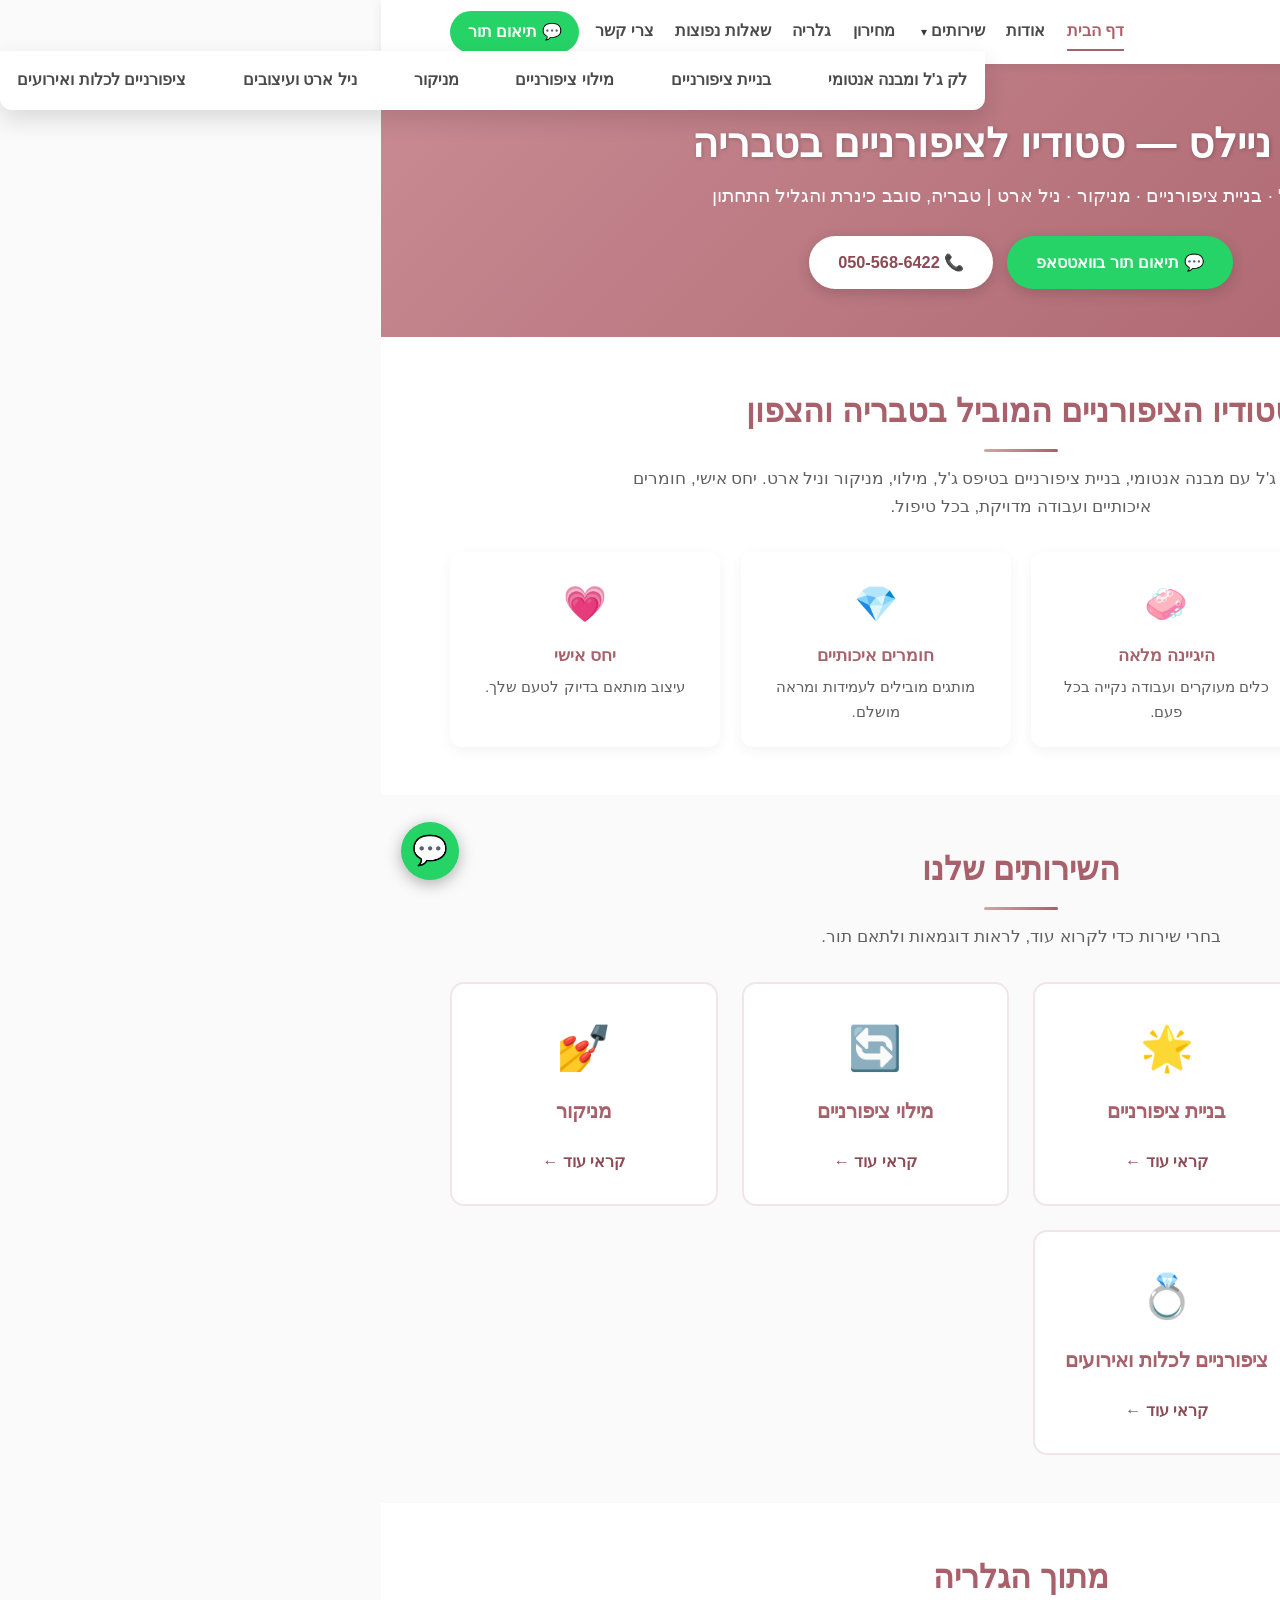
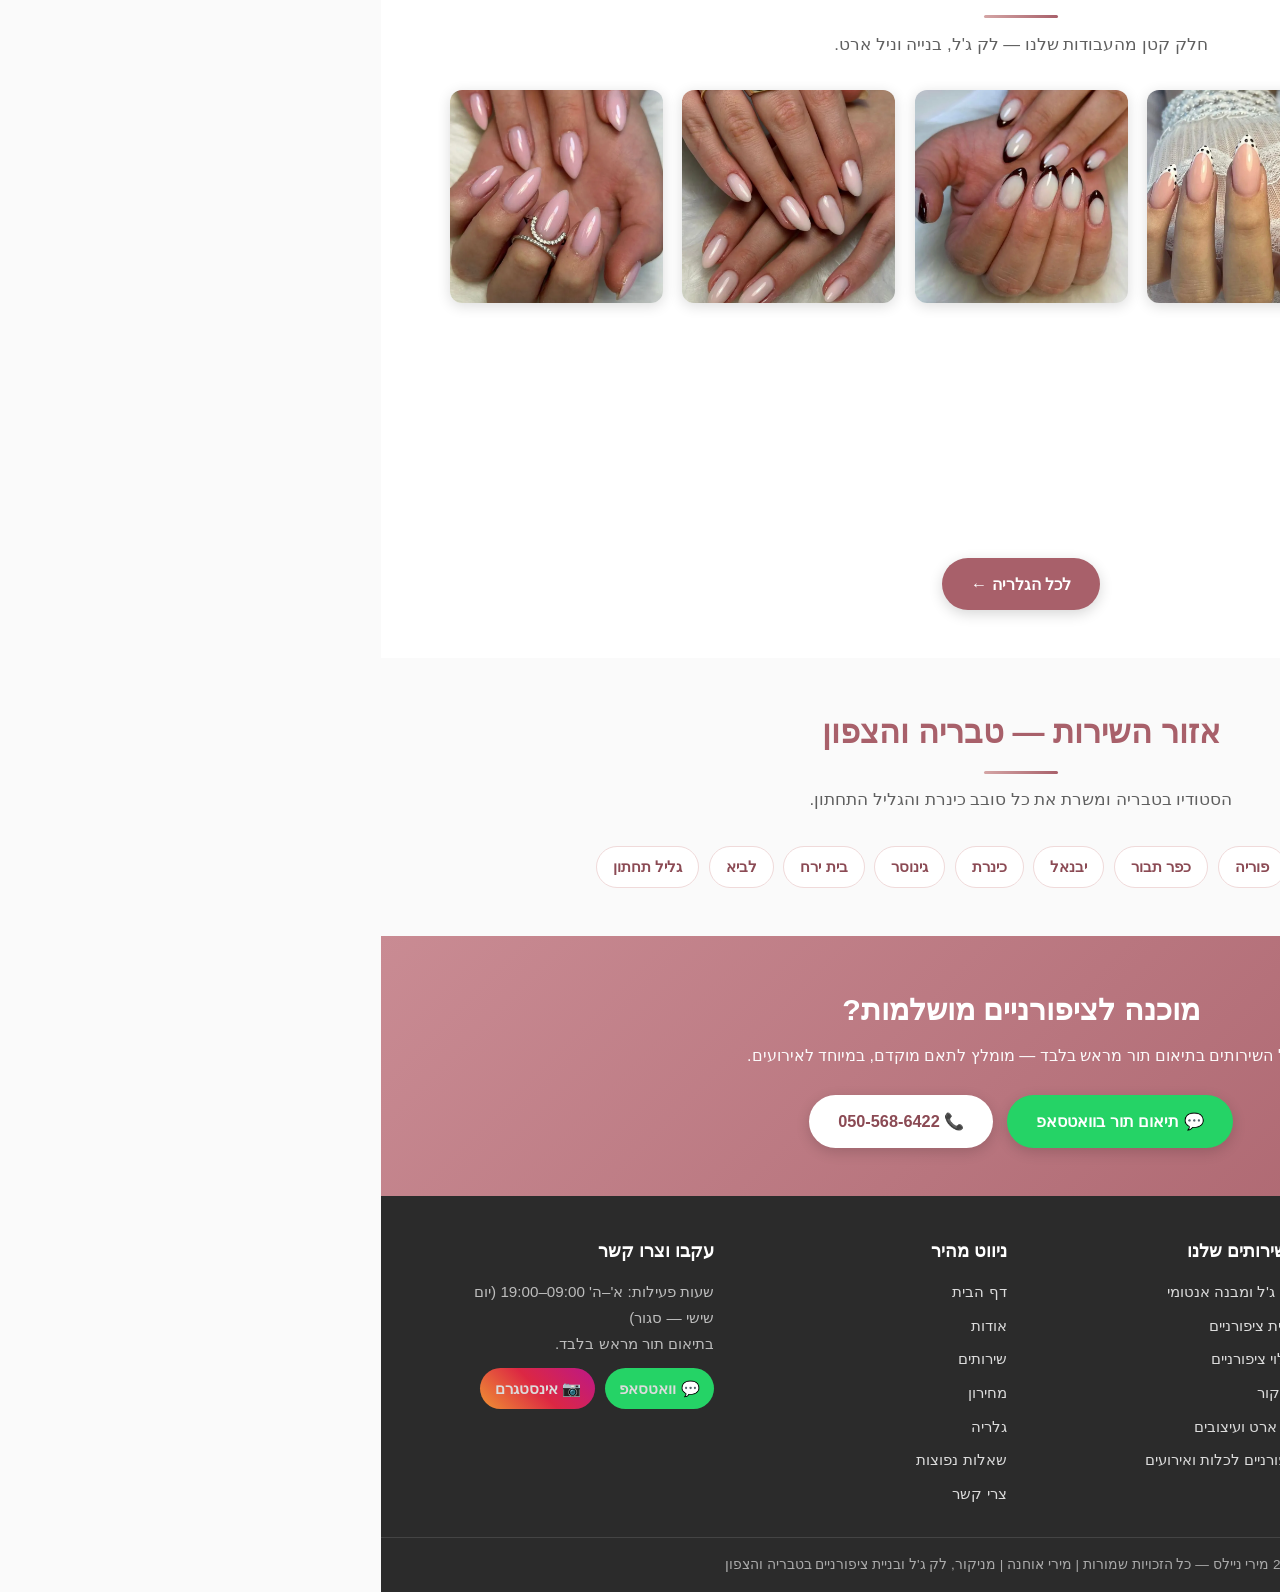
==== commit bfaf3ebf: "אתר רב-עמודי: SEO לטבריה והצפון, מחירון מעודכן, תפריט נפתח ושיפורי מובייל" ====
--- a/index.html
+++ b/index.html
@@ -3,633 +3,200 @@
 <head>
 <meta charset="UTF-8">
 <meta name="viewport" content="width=device-width, initial-scale=1.0">
-
-<!-- SEO Meta Tags -->
-<title>מירי ניילס - מניקור, לק ג'ל, מילוי ציפורניים ובניית ציפורניים | טבריה</title>
-<meta name="description" content="מירי ניילס בטבריה — מניקור מקצועי, לק ג'ל עמיד, מילוי ציפורניים, בניית ציפורניים בטיפס ג'ל, מבנה אנטומי וניל ארט. מירי אוחנה. קביעת תור: 050-568-6422">
-<meta name="keywords" content="מניקור טבריה, לק ג'ל טבריה, מילוי ציפורניים טבריה, בניית ציפורניים טבריה, ניל ארט טבריה, אומברה ציפורניים, מניקור פראנץ' טבריה, מבנה אנטומי, טיפס ג'ל, מירי ניילס, מירי אוחנה, הסרת לק ג'ל, ציפורניים לאירועים טבריה, מניקור מקצועי">
+<meta name="theme-color" content="#a8606a">
+<title>מירי ניילס טבריה | לק ג'ל, בניית ציפורניים ומניקור מקצועי בטבריה והצפון</title>
+<meta name="description" content="מירי ניילס – סטודיו לציפורניים בטבריה. לק ג'ל עם מבנה אנטומי, בניית ציפורניים בטיפס ג'ל, מילוי, מניקור וניל ארט. יחס אישי וחומרים איכותיים. טבריה, כינרת והגליל. תור: 050-568-6422">
+<meta name="keywords" content="מירי ניילס, לק ג'ל טבריה, בניית ציפורניים טבריה, מניקור טבריה, מילוי ציפורניים טבריה, ניל ארט טבריה, מבנה אנטומי, טיפס ג'ל, מירי אוחנה, סטודיו ציפורניים טבריה, לק ג'ל צפון">
 <meta name="author" content="מירי אוחנה - מירי ניילס">
-<meta name="robots" content="index, follow">
-<meta name="language" content="Hebrew">
+<meta name="robots" content="index, follow, max-image-preview:large">
+<meta name="geo.region" content="IL-Z">
+<meta name="geo.placename" content="טבריה">
+<meta name="geo.position" content="32.7940;35.5315">
+<meta name="ICBM" content="32.7940, 35.5315">
 <link rel="canonical" href="https://www.miri-nails.co.il/">
-
-<!-- Open Graph / Facebook -->
 <meta property="og:type" content="website">
+<meta property="og:locale" content="he_IL">
+<meta property="og:site_name" content="מירי ניילס">
 <meta property="og:url" content="https://www.miri-nails.co.il/">
-<meta property="og:title" content="מירי ניילס - מניקור, לק ג'ל ומילוי ציפורניים מקצועי | טבריה">
-<meta property="og:description" content="מניקור, לק ג'ל, מילוי ציפורניים ובניית ציפורניים מקצועית בטבריה. מירי אוחנה — ניסיון עשיר, יחס אישי, חומרים איכותיים.">
+<meta property="og:title" content="מירי ניילס טבריה | לק ג'ל, בניית ציפורניים ומניקור מקצועי בטבריה והצפון">
+<meta property="og:description" content="מירי ניילס – סטודיו לציפורניים בטבריה. לק ג'ל עם מבנה אנטומי, בניית ציפורניים בטיפס ג'ל, מילוי, מניקור וניל ארט. יחס אישי וחומרים איכותיים. טבריה, כינרת והגליל. תור: 050-568-6422">
 <meta property="og:image" content="https://www.miri-nails.co.il/11__1_.jpeg">
-
-<!-- Local Business Schema -->
+<meta name="twitter:card" content="summary_large_image">
+<meta name="twitter:title" content="מירי ניילס טבריה | לק ג'ל, בניית ציפורניים ומניקור מקצועי בטבריה והצפון">
+<meta name="twitter:description" content="מירי ניילס – סטודיו לציפורניים בטבריה. לק ג'ל עם מבנה אנטומי, בניית ציפורניים בטיפס ג'ל, מילוי, מניקור וניל ארט. יחס אישי וחומרים איכותיים. טבריה, כינרת והגליל. תור: 050-568-6422">
+<meta name="twitter:image" content="https://www.miri-nails.co.il/11__1_.jpeg">
+<link rel="preconnect" href="https://www.googletagmanager.com">
+<link rel="stylesheet" href="style.css">
 <script type="application/ld+json">
 {
   "@context": "https://schema.org",
-  "@type": "BeautySalon",
+  "@type": "NailSalon",
+  "@id": "https://www.miri-nails.co.il/#business",
   "name": "מירי ניילס",
+  "alternateName": "Miri Nails טבריה",
   "image": "https://www.miri-nails.co.il/11__1_.jpeg",
-  "description": "מניקור מקצועי, לק ג'ל, מילוי ציפורניים ובניית ציפורניים בטבריה",
+  "logo": "https://www.miri-nails.co.il/11__1_.jpeg",
+  "description": "סטודיו לציפורניים בטבריה — מניקור, לק ג'ל עם מבנה אנטומי, מילוי ובניית ציפורניים בטיפס ג'ל וניל ארט. משרת את טבריה, סובב כינרת והגליל התחתון.",
   "url": "https://www.miri-nails.co.il/",
   "telephone": "+972-50-568-6422",
   "email": "miri.ohana77@gmail.com",
-  "priceRange": "$$",
+  "priceRange": "₪₪",
+  "currenciesAccepted": "ILS",
+  "paymentAccepted": "מזומן, אשראי, ביט, העברה בנקאית",
   "inLanguage": "he",
-  "openingHoursSpecification": {
-    "@type": "OpeningHoursSpecification",
-    "dayOfWeek": ["Monday","Tuesday","Wednesday","Thursday","Friday","Sunday"],
-    "description": "בתיאום תור מראש"
-  },
-  "address": {
-    "@type": "PostalAddress",
-    "streetAddress": "רחוב אחד העם",
-    "addressLocality": "טבריה",
-    "addressRegion": "גליל תחתון",
-    "addressCountry": "IL"
-  },
-  "geo": {
-    "@type": "GeoCoordinates",
-    "latitude": 32.7940,
-    "longitude": 35.5315
-  },
-  "areaServed": ["טבריה","כינרת","גליל תחתון","כינרת"],
-  "hasOfferCatalog": {
-    "@type": "OfferCatalog",
-    "name": "שירותי ציפורניים",
-    "itemListElement": [
-      {"@type":"Offer","name":"לק ג'ל","price":"150","priceCurrency":"ILS"},
-      {"@type":"Offer","name":"מילוי ציפורניים","price":"120","priceCurrency":"ILS"},
-      {"@type":"Offer","name":"בניית ציפורניים בטיפס ג'ל","price":"250","priceCurrency":"ILS"},
-      {"@type":"Offer","name":"ניל ארט ועיצוב","price":"20","priceCurrency":"ILS"},
-      {"@type":"Offer","name":"הסרת לק ג'ל","price":"60","priceCurrency":"ILS"}
-    ]
-  },
+  "openingHoursSpecification": [
+    {"@type": "OpeningHoursSpecification", "dayOfWeek": ["Sunday","Monday","Tuesday","Wednesday","Thursday"], "opens": "09:00", "closes": "19:00"}
+  ],
+  "address": {"@type": "PostalAddress", "streetAddress": "רחוב אחד העם", "addressLocality": "טבריה", "addressRegion": "מחוז הצפון", "addressCountry": "IL"},
+  "geo": {"@type": "GeoCoordinates", "latitude": 32.794, "longitude": 35.5315},
+  "areaServed": [
+    {"@type": "City", "name": "טבריה"},
+    {"@type": "City", "name": "מגדל"},
+    {"@type": "City", "name": "פוריה"},
+    {"@type": "City", "name": "כפר תבור"},
+    {"@type": "City", "name": "יבנאל"},
+    {"@type": "AdministrativeArea", "name": "סובב כינרת"},
+    {"@type": "AdministrativeArea", "name": "גליל תחתון"}
+  ],
   "sameAs": ["https://www.instagram.com/miri_ohana5"],
-  "owner": {
-    "@type": "Person",
-    "name": "מירי אוחנה"
-  }
+  "founder": {"@type": "Person", "name": "מירי אוחנה"}
 }
 </script>
-
-<!-- FAQ Schema -->
-<script type="application/ld+json">
-{
-  "@context": "https://schema.org",
-  "@type": "FAQPage",
-  "mainEntity": [
-    {
-      "@type": "Question",
-      "name": "כמה זמן מחזיק לק ג'ל?",
-      "acceptedAnswer": {"@type":"Answer","text":"לק ג'ל מחזיק בדרך כלל 2–3 שבועות, תלוי בקצב צמיחת הציפורן ואורח החיים."}
-    },
-    {
-      "@type": "Question",
-      "name": "כמה עולה מילוי ציפורניים בטבריה?",
-      "acceptedAnswer": {"@type":"Answer","text":"מחיר מילוי ציפורניים במירי ניילס מתחיל מ-120₪. מומלץ ליצור קשר לפרטים עדכניים."}
-    },
-    {
-      "@type": "Question",
-      "name": "האם מירי מבצעת ניל ארט ועיצובים מיוחדים?",
-      "acceptedAnswer": {"@type":"Answer","text":"כן! מירי מתמחה בניל ארט, אומברה, מניקור פראנץ', קישוטים עם אבנים, הדפסים ועיצובים ייחודיים לפי בקשה."}
-    },
-    {
-      "@type": "Question",
-      "name": "האם אפשר לתאם תור ביום?",
-      "acceptedAnswer": {"@type":"Answer","text":"כל השירותים ניתנים בתיאום תור מראש בלבד. ניתן לתאם בוואטסאפ או בטלפון 050-568-6422."}
-    },
-    {
-      "@type": "Question",
-      "name": "מה ההבדל בין לק ג'ל ובניית ציפורניים?",
-      "acceptedAnswer": {"@type":"Answer","text":"לק ג'ל מיועד לציפורניים טבעיות ומחזיק 2–3 שבועות. בניית ציפורניים (טיפס ג'ל) מאריכה את הציפורן ומוסיפה חוזק, מתאים למי שרוצה ציפורניים ארוכות וחזקות."}
-    }
-  ]
-}
+<script>
+window.addEventListener('load',function(){var s=document.createElement('script');s.src='https://www.googletagmanager.com/gtag/js?id=G-24V7088SF2';s.async=true;document.head.appendChild(s);s.onload=function(){window.dataLayer=window.dataLayer||[];function gtag(){dataLayer.push(arguments);}gtag('js',new Date());gtag('config','G-24V7088SF2');};});
 </script>
-
-<!-- Google tag (gtag.js) - Deferred Loading -->
-<script>
-window.addEventListener('load', function() {
-  var script = document.createElement('script');
-  script.src = 'https://www.googletagmanager.com/gtag/js?id=G-24V7088SF2';
-  script.async = true;
-  document.head.appendChild(script);
-  script.onload = function() {
-    window.dataLayer = window.dataLayer || [];
-    function gtag(){dataLayer.push(arguments);}
-    gtag('js', new Date());
-    gtag('config', 'G-24V7088SF2');
-  };
-});
-</script>
-
-<style>
-* { margin: 0; padding: 0; box-sizing: border-box; }
-
-body {
-  font-family: 'Segoe UI', Tahoma, Geneva, Verdana, sans-serif;
-  line-height: 1.6;
-  color: #333;
-  background: #fafafa;
-}
-
-/* Header */
-header {
-  background: linear-gradient(135deg, #d4a5a5 0%, #c48b8b 100%);
-  color: white;
-  padding: 3rem 2rem;
-  text-align: center;
-  box-shadow: 0 4px 6px rgba(0,0,0,0.1);
-}
-header h1 { font-size: 2.8rem; margin-bottom: 0.5rem; text-shadow: 2px 2px 4px rgba(0,0,0,0.2); }
-header p { font-size: 1.3rem; opacity: 0.95; }
-
-/* Navigation */
-nav {
-  background: white;
-  padding: 1rem;
-  box-shadow: 0 2px 4px rgba(0,0,0,0.1);
-  position: sticky;
-  top: 0;
-  z-index: 100;
-}
-nav ul { list-style: none; display: flex; justify-content: center; flex-wrap: wrap; gap: 2rem; }
-nav a { color: #8b5a5a; text-decoration: none; font-weight: 600; transition: color 0.3s; }
-nav a:hover { color: #6d4545; }
-
-/* Container */
-.container { max-width: 1200px; margin: 0 auto; padding: 2rem; }
-
-/* Sections */
-section {
-  background: white;
-  margin: 2rem 0;
-  padding: 3rem 2rem;
-  border-radius: 15px;
-  box-shadow: 0 5px 15px rgba(0,0,0,0.08);
-}
-section h2 {
-  color: #c48b8b;
-  font-size: 2.2rem;
-  margin-bottom: 1.5rem;
-  text-align: center;
-  position: relative;
-  padding-bottom: 1rem;
-}
-section h2::after {
-  content: '';
-  position: absolute;
-  bottom: 0;
-  right: 50%;
-  transform: translateX(50%);
-  width: 80px;
-  height: 3px;
-  background: linear-gradient(90deg, #d4a5a5, #c48b8b);
-  border-radius: 2px;
-}
-
-/* About */
-.about-content { max-width: 800px; margin: 0 auto; text-align: center; font-size: 1.1rem; line-height: 1.8; }
-
-/* Services */
-.services-grid {
-  display: grid;
-  grid-template-columns: repeat(auto-fit, minmax(280px, 1fr));
-  gap: 2rem;
-  margin-top: 2rem;
-}
-.service-card {
-  background: linear-gradient(145deg, #fff 0%, #f9f9f9 100%);
-  padding: 2rem;
-  border-radius: 12px;
-  text-align: center;
-  border: 2px solid #f0e6e6;
-  transition: all 0.3s ease;
-}
-.service-card:hover {
-  transform: translateY(-5px);
-  box-shadow: 0 8px 20px rgba(196,139,139,0.2);
-  border-color: #d4a5a5;
-}
-.service-icon { font-size: 3rem; margin-bottom: 1rem; }
-.service-card h3 { color: #c48b8b; margin-bottom: 1rem; font-size: 1.4rem; }
-.service-card p { color: #666; line-height: 1.6; }
-
-/* Pricing */
-.pricing-table {
-  width: 100%;
-  border-collapse: collapse;
-  margin-top: 1.5rem;
-  font-size: 1rem;
-}
-.pricing-table th {
-  background: #c48b8b;
-  color: white;
-  padding: 0.8rem 1.2rem;
-  text-align: right;
-}
-.pricing-table td {
-  padding: 0.75rem 1.2rem;
-  border-bottom: 1px solid #f0e6e6;
-  color: #555;
-}
-.pricing-table tr:nth-child(even) td { background: #fdf8f8; }
-.pricing-table tr:last-child td { border-bottom: none; }
-.price-note {
-  text-align: center;
-  color: #999;
-  font-size: 0.9rem;
-  margin-top: 1rem;
-}
-
-/* FAQ */
-.faq-list { margin-top: 1.5rem; }
-.faq-item {
-  border: 1px solid #f0e6e6;
-  border-radius: 10px;
-  margin-bottom: 1rem;
-  overflow: hidden;
-}
-.faq-question {
-  background: #fdf8f8;
-  padding: 1rem 1.5rem;
-  font-weight: 600;
-  color: #8b5a5a;
-  cursor: pointer;
-  display: flex;
-  justify-content: space-between;
-  align-items: center;
-  user-select: none;
-}
-.faq-question:hover { background: #f9efef; }
-.faq-answer {
-  padding: 1rem 1.5rem;
-  color: #555;
-  line-height: 1.7;
-  display: none;
-}
-.faq-item.open .faq-answer { display: block; }
-.faq-arrow { transition: transform 0.3s; font-style: normal; }
-.faq-item.open .faq-arrow { transform: rotate(180deg); }
-
-/* Events highlight */
-.events-highlight {
-  background: linear-gradient(135deg, #fdf0f0 0%, #fdf8f8 100%);
-  border: 2px solid #f0dada;
-  border-radius: 12px;
-  padding: 1.5rem 2rem;
-  margin-top: 2rem;
-  text-align: center;
-}
-.events-highlight h3 { color: #c48b8b; margin-bottom: 0.5rem; font-size: 1.3rem; }
-.events-highlight p { color: #666; }
-
-/* Gallery */
-.gallery-grid {
-  display: grid;
-  grid-template-columns: repeat(auto-fit, minmax(280px, 1fr));
-  gap: 1.5rem;
-  margin-top: 2rem;
-}
-.gallery-item {
-  aspect-ratio: 1;
-  border-radius: 12px;
-  overflow: hidden;
-  box-shadow: 0 3px 15px rgba(0,0,0,0.15);
-  transition: transform 0.3s;
-  cursor: pointer;
-}
-.gallery-item:hover { transform: scale(1.03); box-shadow: 0 5px 20px rgba(0,0,0,0.2); }
-.gallery-item img { width: 100%; height: 100%; object-fit: cover; display: block; }
-
-/* Instagram Button */
-.instagram-button {
-  display: inline-flex;
-  align-items: center;
-  gap: 0.5rem;
-  background: linear-gradient(45deg, #f09433 0%, #e6683c 25%, #dc2743 50%, #cc2366 75%, #bc1888 100%);
-  color: white;
-  padding: 1rem 2.5rem;
-  border-radius: 50px;
-  text-decoration: none;
-  font-weight: bold;
-  font-size: 1.1rem;
-  transition: all 0.3s;
-  box-shadow: 0 4px 15px rgba(188,24,136,0.3);
-  margin-top: 2rem;
-}
-.instagram-button:hover { transform: translateY(-3px); box-shadow: 0 6px 20px rgba(188,24,136,0.4); }
-.instagram-icon { font-size: 1.5rem; }
-
-/* CTA Section */
-.cta-section { background: linear-gradient(135deg, #d4a5a5 0%, #c48b8b 100%); color: white; text-align: center; padding: 3rem 2rem; }
-.cta-section h2 { color: white; }
-.cta-section h2::after { background: white; }
-.cta-button {
-  display: inline-block;
-  background: white;
-  color: #c48b8b;
-  padding: 1rem 3rem;
-  margin: 1rem 0.5rem;
-  border-radius: 50px;
-  text-decoration: none;
-  font-weight: bold;
-  font-size: 1.2rem;
-  transition: all 0.3s;
-  box-shadow: 0 4px 15px rgba(0,0,0,0.2);
-}
-.cta-button:hover { transform: translateY(-3px); box-shadow: 0 6px 20px rgba(0,0,0,0.3); }
-.cta-buttons { display: flex; flex-wrap: wrap; justify-content: center; gap: 1rem; margin-top: 1.5rem; }
-
-/* Contact Info */
-.contact-info {
-  display: grid;
-  grid-template-columns: repeat(auto-fit, minmax(250px, 1fr));
-  gap: 1.5rem;
-  max-width: 900px;
-  margin: 2rem auto 0;
-}
-.contact-item {
-  background: rgba(255,255,255,0.2);
-  padding: 1.5rem;
-  border-radius: 10px;
-  border: 2px solid rgba(255,255,255,0.3);
-  text-align: center;
-  transition: all 0.3s;
-}
-.contact-item:hover { background: rgba(255,255,255,0.3); transform: translateY(-3px); }
-.contact-item strong { display: block; margin-bottom: 0.5rem; font-size: 1.1rem; }
-.contact-item a { color: white; text-decoration: none; }
-.contact-item a:hover { opacity: 0.8; }
-
-/* Social Links */
-.social-links { margin-top: 1rem; display: flex; justify-content: center; gap: 1rem; }
-.social-link {
-  display: inline-flex;
-  align-items: center;
-  gap: 0.5rem;
-  color: white;
-  text-decoration: none;
-  padding: 0.5rem 1rem;
-  border-radius: 25px;
-  background: rgba(255,255,255,0.1);
-  transition: all 0.3s;
-}
-.social-link:hover { background: rgba(255,255,255,0.2); transform: translateY(-2px); }
-
-/* Footer */
-footer { background: #333; color: white; text-align: center; padding: 2rem; margin-top: 3rem; }
-
-/* Responsive */
-@media (max-width: 768px) {
-  header h1 { font-size: 2rem; }
-  header p { font-size: 1.1rem; }
-  nav ul { gap: 1rem; }
-  section h2 { font-size: 1.8rem; }
-  .services-grid { grid-template-columns: 1fr; }
-  .gallery-grid { grid-template-columns: repeat(auto-fit, minmax(150px, 1fr)); }
-  .cta-button { font-size: 1rem; padding: 0.8rem 2rem; }
-  .contact-info { grid-template-columns: 1fr; }
-  .instagram-button { font-size: 1rem; padding: 0.8rem 2rem; }
-}
-</style>
 </head>
 <body>
-
-<header>
-  <h1>💅 מירי ניילס</h1>
-  <p>מניקור, לק ג'ל ובניית ציפורניים מקצועי בטבריה</p>
+<a href="#main" class="skip-link">דלגו לתוכן</a>
+<div class="topbar">
+  <div class="wrap">
+    <a href="index.html" class="brand">💅 מירי ניילס</a>
+    <button class="navtoggle" aria-label="פתחי תפריט" aria-expanded="false" onclick="toggleNav(this)">☰</button>
+    <nav class="mainnav" aria-label="ניווט ראשי">
+      <ul>
+        <li><a href="index.html" class="active" aria-current="page">דף הבית</a></li>
+        <li><a href="about.html">אודות</a></li>
+        <li><a href="services.html">שירותים</a></li>
+        <li><a href="pricing.html">מחירון</a></li>
+        <li><a href="gallery.html">גלריה</a></li>
+        <li><a href="faq.html">שאלות נפוצות</a></li>
+        <li><a href="contact.html">צרי קשר</a></li>
+      </ul>
+    </nav>
+    <a href="https://wa.me/972505686422?text=%D7%94%D7%99%D7%99%20%D7%9E%D7%99%D7%A8%D7%99%2C%20%D7%90%D7%A9%D7%9E%D7%97%20%D7%9C%D7%AA%D7%90%D7%9D%20%D7%AA%D7%95%D7%A8" target="_blank" rel="noopener" class="topcta">💬 תיאום תור</a>
+  </div>
+</div>
+<header class="hero">
+  <div class="wrap">
+    <h1>מירי ניילס — סטודיו לציפורניים בטבריה</h1>
+    <p class="hero-sub">לק ג'ל · בניית ציפורניים · מניקור · ניל ארט | טבריה, סובב כינרת והגליל התחתון</p>
+    <div class="hero-cta">
+      <a href="https://wa.me/972505686422?text=%D7%94%D7%99%D7%99%20%D7%9E%D7%99%D7%A8%D7%99%2C%20%D7%90%D7%A9%D7%9E%D7%97%20%D7%9C%D7%AA%D7%90%D7%9D%20%D7%AA%D7%95%D7%A8" target="_blank" rel="noopener" class="btn wa">💬 תיאום תור בוואטסאפ</a>
+      <a href="tel:0505686422" class="btn light">📞 050-568-6422</a>
+    </div>
+  </div>
 </header>
-
-<nav>
-  <ul>
-    <li><a href="#about">אודות</a></li>
-    <li><a href="#services">השירותים שלנו</a></li>
-    <li><a href="#pricing">מחירון</a></li>
-    <li><a href="#gallery">גלריה</a></li>
-    <li><a href="#faq">שאלות נפוצות</a></li>
-    <li><a href="#contact">צור קשר</a></li>
-  </ul>
-</nav>
-
-<main>
-<div class="container">
-
-  <!-- ABOUT -->
-  <section id="about">
-    <h2>אודות מירי ניילס</h2>
-    <div class="about-content">
-      <p><strong>ברוכות הבאות למירי ניילס</strong> 🌸</p>
-      <p>שירותי מניקור מקצועי, לק ג'ל, מילוי ציפורניים ובניית ציפורניים לידיים — בטבריה וסביבתה.</p>
-      <p><strong>מירי אוחנה</strong> — בעלת ניסיון עשיר בתחום טיפוח הציפורניים, מתמחה בלק ג'ל מבנה אנטומי, מילוי ציפורניים, בניית ציפורניים בטיפס ג'ל, וניל ארט ייחודי.</p>
-      <p>במירי ניילס, כל לקוחה מקבלת יחס אישי ותשומת לב מלאה לפרטים הקטנים ביותר. העבודה מתבצעת בדיוק ובמקצועיות, תוך שימוש בחומרים איכותיים ובטכניקות מתקדמות.</p>
-      <div class="events-highlight">
-        <h3>💍 ציפורניים לאירועים מיוחדים</h3>
-        <p>מירי מתמחה גם בציפורניים לאירועים — כלות, בנות מצווה ואירועי שמחה בטבריה. מוזמנות לתאם תור מוקדם לאירוע שלכן.</p>
+<main id="main">
+<section class="alt">
+  <div class="wrap">
+    <div class="sec-head"><h2>סטודיו הציפורניים המוביל בטבריה והצפון</h2>
+    <p>מירי אוחנה — לק ג'ל עם מבנה אנטומי, בניית ציפורניים בטיפס ג'ל, מילוי, מניקור וניל ארט. יחס אישי, חומרים איכותיים ועבודה מדויקת, בכל טיפול.</p></div>
+    <div class="why-grid">
+      <div class="why"><div class="ic">👑</div><h3>ניסיון ומקצועיות</h3><p>שנות ניסיון בלק ג'ל, מבנה אנטומי ובנייה.</p></div>
+      <div class="why"><div class="ic">🧼</div><h3>היגיינה מלאה</h3><p>כלים מעוקרים ועבודה נקייה בכל פעם.</p></div>
+      <div class="why"><div class="ic">💎</div><h3>חומרים איכותיים</h3><p>מותגים מובילים לעמידות ומראה מושלם.</p></div>
+      <div class="why"><div class="ic">💗</div><h3>יחס אישי</h3><p>עיצוב מותאם בדיוק לטעם שלך.</p></div>
+    </div>
+  </div>
+</section>
+<section>
+  <div class="wrap">
+    <div class="sec-head"><h2>השירותים שלנו</h2><p>בחרי שירות כדי לקרוא עוד, לראות דוגמאות ולתאם תור.</p></div>
+    <div class="grid">
+      <a class="card" href="lak-gel.html"><div class="ic">✨</div><h3>לק ג'ל ומבנה אנטומי</h3><span class="more">קראי עוד ←</span></a>
+      <a class="card" href="nail-building.html"><div class="ic">🌟</div><h3>בניית ציפורניים</h3><span class="more">קראי עוד ←</span></a>
+      <a class="card" href="fill.html"><div class="ic">🔄</div><h3>מילוי ציפורניים</h3><span class="more">קראי עוד ←</span></a>
+      <a class="card" href="manicure.html"><div class="ic">💅</div><h3>מניקור</h3><span class="more">קראי עוד ←</span></a>
+      <a class="card" href="nail-art.html"><div class="ic">🎨</div><h3>ניל ארט ועיצובים</h3><span class="more">קראי עוד ←</span></a>
+      <a class="card" href="events.html"><div class="ic">💍</div><h3>ציפורניים לכלות ואירועים</h3><span class="more">קראי עוד ←</span></a>
+    </div>
+  </div>
+</section>
+<section class="alt">
+  <div class="wrap">
+    <div class="sec-head"><h2>מתוך הגלריה</h2><p>חלק קטן מהעבודות שלנו — לק ג'ל, בנייה וניל ארט.</p></div>
+    <div class="gallery">
+      <div class="gitem"><picture><source srcset="11__1_.webp" type="image/webp"><img src="11__1_.jpeg" alt="לק ג'ל ורוד עדין — מירי ניילס טבריה" loading="eager" fetchpriority="high" width="736" height="906" decoding="async"></picture></div>
+      <div class="gitem"><picture><source srcset="11__2_.webp" type="image/webp"><img src="11__2_.jpeg" alt="ניל ארט נקודות שחור לבן — מירי ניילס טבריה" loading="lazy" width="736" height="874" decoding="async"></picture></div>
+      <div class="gitem"><picture><source srcset="11__3_.webp" type="image/webp"><img src="11__3_.jpeg" alt="מניקור פראנץ' לבן — בניית ציפורניים טבריה" loading="lazy" width="736" height="910" decoding="async"></picture></div>
+      <div class="gitem"><picture><source srcset="11__4_.webp" type="image/webp"><img src="11__4_.jpeg" alt="לק ג'ל ורוד קלאסי — מירי אוחנה טבריה" loading="lazy" width="736" height="917" decoding="async"></picture></div>
+      <div class="gitem"><picture><source srcset="11__6_.webp" type="image/webp"><img src="11__6_.jpeg" alt="לק ג'ל ורוד אלגנטי — טיפס ג'ל טבריה" loading="lazy" width="736" height="922" decoding="async"></picture></div>
+      <div class="gitem"><picture><source srcset="22__4_.webp" type="image/webp"><img src="22__4_.jpeg" alt="לק ג'ל שחור עם מבנה אנטומי — טבריה" loading="lazy" width="736" height="924" decoding="async"></picture></div>
+    </div>
+    <p class="center" style="margin-top:1.4rem"><a class="btn rose" href="gallery.html">לכל הגלריה ←</a></p>
+  </div>
+</section>
+<section>
+  <div class="wrap center">
+    <div class="sec-head"><h2>אזור השירות — טבריה והצפון</h2><p>הסטודיו בטבריה ומשרת את כל סובב כינרת והגליל התחתון.</p></div>
+    <div class="tags"><span class="tag">טבריה</span><span class="tag">מגדל</span><span class="tag">פוריה</span><span class="tag">כפר תבור</span><span class="tag">יבנאל</span><span class="tag">כינרת</span><span class="tag">גינוסר</span><span class="tag">בית ירח</span><span class="tag">לביא</span><span class="tag">גליל תחתון</span></div>
+  </div>
+</section>
+<section class="band">
+  <div class="wrap center">
+    <h2>מוכנה לציפורניים מושלמות?</h2>
+    <p>כל השירותים בתיאום תור מראש בלבד — מומלץ לתאם מוקדם, במיוחד לאירועים.</p>
+    <div class="hero-cta">
+      <a href="https://wa.me/972505686422?text=%D7%94%D7%99%D7%99%20%D7%9E%D7%99%D7%A8%D7%99%2C%20%D7%90%D7%A9%D7%9E%D7%97%20%D7%9C%D7%AA%D7%90%D7%9D%20%D7%AA%D7%95%D7%A8" target="_blank" rel="noopener" class="btn wa">💬 תיאום תור בוואטסאפ</a>
+      <a href="tel:0505686422" class="btn light">📞 050-568-6422</a>
+    </div>
+  </div>
+</section>
+</main>
+<footer>
+  <div class="footer-grid">
+    <div class="footer-col">
+      <h3>מירי ניילס 💅</h3>
+      <p>סטודיו לציפורניים בטבריה — לק ג'ל, בניית ציפורניים, מילוי, מניקור וניל ארט. יחס אישי וחומרים איכותיים, בטבריה והצפון.</p>
+      <p class="footer-nap">📍 רחוב אחד העם, טבריה<br>📞 <a href="tel:0505686422">050-568-6422</a><br>✉️ <a href="mailto:miri.ohana77@gmail.com">miri.ohana77@gmail.com</a></p>
+    </div>
+    <div class="footer-col">
+      <h3>השירותים שלנו</h3>
+      <ul>
+          <li><a href="lak-gel.html">לק ג'ל ומבנה אנטומי</a></li>
+          <li><a href="nail-building.html">בניית ציפורניים</a></li>
+          <li><a href="fill.html">מילוי ציפורניים</a></li>
+          <li><a href="manicure.html">מניקור</a></li>
+          <li><a href="nail-art.html">ניל ארט ועיצובים</a></li>
+          <li><a href="events.html">ציפורניים לכלות ואירועים</a></li>
+      </ul>
+    </div>
+    <div class="footer-col">
+      <h3>ניווט מהיר</h3>
+      <ul>
+          <li><a href="index.html">דף הבית</a></li>
+          <li><a href="about.html">אודות</a></li>
+          <li><a href="services.html">שירותים</a></li>
+          <li><a href="pricing.html">מחירון</a></li>
+          <li><a href="gallery.html">גלריה</a></li>
+          <li><a href="faq.html">שאלות נפוצות</a></li>
+          <li><a href="contact.html">צרי קשר</a></li>
+      </ul>
+    </div>
+    <div class="footer-col">
+      <h3>עקבו וצרו קשר</h3>
+      <p>שעות פעילות: א'–ה' 09:00–19:00 (יום שישי — סגור)<br>בתיאום תור מראש בלבד.</p>
+      <div class="footer-social">
+        <a href="https://wa.me/972505686422?text=%D7%94%D7%99%D7%99%20%D7%9E%D7%99%D7%A8%D7%99%2C%20%D7%90%D7%A9%D7%9E%D7%97%20%D7%9C%D7%AA%D7%90%D7%9D%20%D7%AA%D7%95%D7%A8" target="_blank" rel="noopener" class="fbtn wa">💬 וואטסאפ</a>
+        <a href="https://www.instagram.com/miri_ohana5" target="_blank" rel="noopener" class="fbtn ig">📷 אינסטגרם</a>
       </div>
-      <p style="margin-top:1.5rem;">⏰ <em>כל השירותים בתיאום תור מראש בלבד, על מנת להבטיח זמינות מלאה ושירות ברמה הגבוהה ביותר.</em></p>
-    </div>
-  </section>
-
-  <!-- SERVICES -->
-  <section id="services">
-    <h2>השירותים שלנו</h2>
-    <div class="services-grid">
-
-      <div class="service-card">
-        <div class="service-icon">💅</div>
-        <h3>מניקור ידיים</h3>
-        <p>מניקור מקצועי ומלא לידיים — עיצוב וטיפוח הציפורניים, דחיקת עור, ומריחת לק לגימור מושלם. מתאים לציפורניים טבעיות בכל אורך.</p>
-      </div>
-
-      <div class="service-card">
-        <div class="service-icon">✨</div>
-        <h3>לק ג'ל עם מבנה אנטומי</h3>
-        <p>מריחת לק ג'ל איכותי ועמיד על ציפורניים טבעיות, עם מבנה אנטומי מדויק המחזק ומגן על הציפורן. מחזיק 2–3 שבועות.</p>
-      </div>
-
-      <div class="service-card">
-        <div class="service-icon">🔄</div>
-        <h3>מילוי ציפורניים</h3>
-        <p>מילוי מקצועי לציפורניים בנויות בטיפס ג'ל — שומר על הציפורן חזקה, אחידה ומטופחת לאורך שבועות.</p>
-      </div>
-
-      <div class="service-card">
-        <div class="service-icon">🌟</div>
-        <h3>בניית ציפורניים בטיפס ג'ל</h3>
-        <p>בניית והארכת ציפורניים בשיטת טיפס ג'ל — למראה טבעי, חזק ועמיד לאורך זמן. מתאים גם לכוססות ציפורניים.</p>
-      </div>
-
-      <div class="service-card">
-        <div class="service-icon">🎨</div>
-        <h3>ניל ארט ועיצוב ציפורניים ייחודי</h3>
-        <p>ניל ארט בהתאמה אישית — אומברה, מניקור פראנץ', עיצובי שיש, אבנים נוצצות, הדפסים ועיצובים אומנותיים ייחודיים לכל אצבע.</p>
-      </div>
-
-      <div class="service-card">
-        <div class="service-icon">🔧</div>
-        <h3>השלמת ציפורניים שבורות</h3>
-        <p>תיקון והשלמה מקצועית לציפורניים שבורות או פגומות, עם החזרת המראה והחוזק המקורי.</p>
-      </div>
-
-      <div class="service-card">
-        <div class="service-icon">🧴</div>
-        <h3>הסרת לק ג'ל</h3>
-        <p>הסרה בטוחה ועדינה של לק ג'ל — ללא שיוף אגרסיבי, ללא נזק לציפורן הטבעית.</p>
-      </div>
-
-    </div>
-  </section>
-
-  <!-- PRICING -->
-  <section id="pricing">
-    <h2>מחירון</h2>
-    <div style="max-width: 600px; margin: 0 auto;">
-      <table class="pricing-table">
-        <thead>
-          <tr>
-            <th>שירות</th>
-            <th style="text-align:left;">מחיר משוער</th>
-          </tr>
-        </thead>
-        <tbody>
-          <tr><td>לק ג'ל על ציפורניים טבעיות</td><td style="text-align:left;">החל מ-150₪</td></tr>
-          <tr><td>לק ג'ל כולל מבנה אנטומי</td><td style="text-align:left;">החל מ-170₪</td></tr>
-          <tr><td>מילוי ציפורניים</td><td style="text-align:left;">החל מ-120₪</td></tr>
-          <tr><td>בניית ציפורניים (טיפס ג'ל)</td><td style="text-align:left;">החל מ-250₪</td></tr>
-          <tr><td>ניל ארט / קישוט לציפורן</td><td style="text-align:left;">החל מ-20₪ לציפורן</td></tr>
-          <tr><td>הסרת לק ג'ל</td><td style="text-align:left;">החל מ-60₪</td></tr>
-          <tr><td>השלמת ציפורן שבורה</td><td style="text-align:left;">לפי בקשה</td></tr>
-        </tbody>
-      </table>
-      <p class="price-note">* המחירים להמחשה בלבד ועשויים להשתנות לפי אורך, עיצוב ומורכבות. לפרטים מדויקים — צרו קשר.</p>
-    </div>
-  </section>
-
-  <!-- GALLERY -->
-  <section id="gallery">
-    <h2>גלריית ניל ארט ועיצובים</h2>
-    <div class="gallery-grid">
-      <div class="gallery-item"><img src="11__1_.jpeg" alt="לק ג'ל ורוד עדין — מירי ניילס טבריה" loading="lazy"></div>
-      <div class="gallery-item"><img src="11__2_.jpeg" alt="ניל ארט נקודות שחור לבן — מירי ניילס טבריה" loading="lazy"></div>
-      <div class="gallery-item"><img src="11__3_.jpeg" alt="מניקור פראנץ' לבן עם קצוות שחורים — בניית ציפורניים טבריה" loading="lazy"></div>
-      <div class="gallery-item"><img src="11__4_.jpeg" alt="לק ג'ל ורוד קלאסי — מירי אוחנה טבריה" loading="lazy"></div>
-      <div class="gallery-item"><img src="11__5_.jpeg" alt="ניל ארט עיצוב נקודות חומות — מירי ניילס" loading="lazy"></div>
-      <div class="gallery-item"><img src="11__6_.jpeg" alt="לק ג'ל ורוד אלגנטי — טיפס ג'ל טבריה" loading="lazy"></div>
-      <div class="gallery-item"><img src="11__7_.jpeg" alt="לק ג'ל כחול כהה — מילוי ציפורניים טבריה" loading="lazy"></div>
-      <div class="gallery-item"><img src="11__8_.jpeg" alt="לק ג'ל טבעי ורוד עדין — מבנה אנטומי טבריה" loading="lazy"></div>
-      <div class="gallery-item"><img src="11__9_.jpeg" alt="ניל ארט נקודות על קצוות — מירי ניילס" loading="lazy"></div>
-      <div class="gallery-item"><img src="11__10_.jpeg" alt="לק ג'ל חום אדמדם — מירי אוחנה" loading="lazy"></div>
-      <div class="gallery-item"><img src="22__1_.jpeg" alt="ניל ארט עיצוב למפארד — מירי ניילס טבריה" loading="lazy"></div>
-      <div class="gallery-item"><img src="22__2_.jpeg" alt="לק ג'ל ורוד עם פס למפארד — בניית ציפורניים טבריה" loading="lazy"></div>
-      <div class="gallery-item"><img src="22__3_.jpeg" alt="ניל ארט נקודות לבנות — טיפס ג'ל מירי ניילס" loading="lazy"></div>
-      <div class="gallery-item"><img src="22__4_.jpeg" alt="לק ג'ל שחור אלגנטי עם מבנה אנטומי — טבריה" loading="lazy"></div>
-      <div class="gallery-item"><img src="22__5_.jpeg" alt="לק ג'ל אפרסק עדין — מירי ניילס טבריה" loading="lazy"></div>
-    </div>
-    <p style="text-align:center;margin-top:2rem;color:#666;"><em>רוצות לראות עוד מהעבודות שלנו? 📸</em></p>
-    <div style="text-align:center;">
-      <a href="https://www.instagram.com/miri_ohana5" target="_blank" rel="noopener" class="instagram-button">
-        <span class="instagram-icon">📷</span>
-        עקבו אחרינו באינסטגרם
-      </a>
-    </div>
-  </section>
-
-  <!-- FAQ -->
-  <section id="faq">
-    <h2>שאלות נפוצות</h2>
-    <div class="faq-list">
-
-      <div class="faq-item">
-        <div class="faq-question" onclick="toggleFaq(this)">
-          כמה זמן מחזיק לק ג'ל? <span class="faq-arrow">▼</span>
-        </div>
-        <div class="faq-answer">לק ג'ל מחזיק בדרך כלל 2–3 שבועות, תלוי בקצב צמיחת הציפורן ואורח החיים. עם מבנה אנטומי — עמידות גבוהה יותר.</div>
-      </div>
-
-      <div class="faq-item">
-        <div class="faq-question" onclick="toggleFaq(this)">
-          מה ההבדל בין לק ג'ל לבניית ציפורניים? <span class="faq-arrow">▼</span>
-        </div>
-        <div class="faq-answer">לק ג'ל מיועד לציפורניים טבעיות ומחזיק 2–3 שבועות. בניית ציפורניים בטיפס ג'ל מאריכה את הציפורן ומוסיפה חוזק — מתאים למי שרוצה ציפורניים ארוכות וחזקות לאורך זמן.</div>
-      </div>
-
-      <div class="faq-item">
-        <div class="faq-question" onclick="toggleFaq(this)">
-          כמה עולה מילוי ציפורניים בטבריה? <span class="faq-arrow">▼</span>
-        </div>
-        <div class="faq-answer">מחיר מילוי ציפורניים במירי ניילס מתחיל מ-120₪, בהתאם לאורך ומצב הציפורן. ניתן לתאם ולברר פרטים מדויקים דרך וואטסאפ.</div>
-      </div>
-
-      <div class="faq-item">
-        <div class="faq-question" onclick="toggleFaq(this)">
-          האם מירי מבצעת ניל ארט ועיצובים מיוחדים? <span class="faq-arrow">▼</span>
-        </div>
-        <div class="faq-answer">כן! מירי מתמחה בניל ארט, אומברה, מניקור פראנץ', מניקור שיש, קישוטים עם אבנים, הדפסים ועיצובים ייחודיים לפי בקשה אישית.</div>
-      </div>
-
-      <div class="faq-item">
-        <div class="faq-question" onclick="toggleFaq(this)">
-          האם אפשר לתאם תור ביום? <span class="faq-arrow">▼</span>
-        </div>
-        <div class="faq-answer">כל השירותים ניתנים בתיאום תור מראש בלבד. ניתן לתאם בוואטסאפ או בטלפון 050-568-6422. מומלץ לתאם מוקדם, במיוחד לאירועים.</div>
-      </div>
-
-    </div>
-  </section>
-
-</div>
-
-<!-- CTA / CONTACT -->
-<section id="contact" class="cta-section">
-  <h2>קבעי תור עכשיו!</h2>
-  <p style="font-size:1.2rem;margin-top:1rem;">מוכנה לציפורניים מושלמות? 💅</p>
-  <p style="margin-top:0.5rem;">חשוב! כל השירותים בתיאום תור מראש בלבד</p>
-
-  <div class="cta-buttons">
-    <a href="tel:0505686422" class="cta-button">📞 התקשרי: 050-568-6422</a>
-    <a href="https://wa.me/972505686422" target="_blank" rel="noopener" class="cta-button">💬 שלחי הודעה בוואטסאפ</a>
-    <a href="mailto:miri.ohana77@gmail.com" class="cta-button">✉️ שלחי מייל</a>
-    <a href="https://www.instagram.com/miri_ohana5" target="_blank" rel="noopener" class="cta-button">📷 עקבו באינסטגרם</a>
-    <a href="https://g.page/r/CbZk5v5qaV1TEBM/review" target="_blank" rel="noopener" class="cta-button">⭐ כתבו חוות דעת</a>
-  </div>
-
-  <div class="contact-info">
-    <div class="contact-item">
-      <strong>📍 מיקום</strong>
-      <p>רחוב אחד העם, טבריה</p>
-    </div>
-    <div class="contact-item">
-      <strong>📱 טלפון</strong>
-      <p><a href="tel:0505686422">050-568-6422</a></p>
-    </div>
-    <div class="contact-item">
-      <strong>✉️ מייל</strong>
-      <p><a href="mailto:miri.ohana77@gmail.com">miri.ohana77@gmail.com</a></p>
-    </div>
-    <div class="contact-item">
-      <strong>⏰ שעות פעילות</strong>
-      <p>בתיאום תור מראש</p>
-    </div>
-  </div>
-</section>
-</main>
-
-<footer>
-  <p>&copy; 2025 מירי ניילס - כל הזכויות שמורות</p>
-  <p>מניקור, לק ג'ל, מילוי ציפורניים ובניית ציפורניים מקצועי בטבריה | מירי אוחנה</p>
-  <p style="margin-top:0.5rem;">📍 רחוב אחד העם, טבריה | 📞 050-568-6422</p>
-  <div class="social-links">
-    <a href="https://www.instagram.com/miri_ohana5" target="_blank" rel="noopener" class="social-link">
-      <span>📷</span> Instagram: @miri_ohana5
-    </a>
+    </div>
+  </div>
+  <div class="footer-bottom">
+    <p>&copy; 2026 מירי ניילס — כל הזכויות שמורות | מירי אוחנה | מניקור, לק ג'ל ובניית ציפורניים בטבריה והצפון</p>
   </div>
 </footer>
-
-<script>
-function toggleFaq(el) {
-  var item = el.parentElement;
-  item.classList.toggle('open');
-}
-</script>
-
+<a href="https://wa.me/972505686422?text=%D7%94%D7%99%D7%99%20%D7%9E%D7%99%D7%A8%D7%99%2C%20%D7%90%D7%A9%D7%9E%D7%97%20%D7%9C%D7%AA%D7%90%D7%9D%20%D7%AA%D7%95%D7%A8" target="_blank" rel="noopener" class="float-wa" aria-label="תיאום תור בוואטסאפ">💬</a>
+<script src="script.js" defer></script>
 </body>
 </html>
--- a/style.css
+++ b/style.css
@@ -0,0 +1,152 @@
+*{margin:0;padding:0;box-sizing:border-box}
+:root{--rose:#a8606a;--rose-dark:#8b4a54;--rose-soft:#d4a5a5;--rose-bg:#fdf6f6;--text:#3a3a3a;--muted:#5f5f5f;--gold:#c9a24a}
+html{scroll-behavior:smooth;scroll-padding-top:90px}
+body{font-family:'Segoe UI',Tahoma,Geneva,Verdana,sans-serif;line-height:1.65;color:var(--text);background:#fafafa}
+img{max-width:100%}
+a{color:var(--rose-dark)}
+.wrap{max-width:1180px;margin:0 auto;padding:0 1.2rem}
+.center{text-align:center}
+.skip-link{position:absolute;right:-999px;top:0;background:var(--rose-dark);color:#fff;padding:.75rem 1.25rem;z-index:1000;border-radius:0 0 8px 0}
+.skip-link:focus{right:0}
+/* TOPBAR (fixed/consistent) */
+.topbar{background:#fff;box-shadow:0 2px 10px rgba(0,0,0,.07);position:sticky;top:0;z-index:300}
+.topbar .wrap{display:flex;align-items:center;gap:1rem;min-height:64px}
+.brand{font-size:1.45rem;font-weight:800;color:var(--rose-dark);text-decoration:none;white-space:nowrap}
+.mainnav{margin-inline-start:auto}
+.mainnav ul{list-style:none;display:flex;gap:1.35rem;align-items:center}
+.mainnav>ul>li{display:flex;align-items:center}
+.mainnav a{color:#4a4a4a;text-decoration:none;font-weight:600;padding:.3rem 0;border-bottom:2px solid transparent;transition:.2s}
+.mainnav a:hover,.mainnav a:focus{color:var(--rose);border-bottom-color:var(--rose-soft)}
+.mainnav a.active{color:var(--rose);border-bottom-color:var(--rose)}
+.topcta{background:#25D366;color:#fff;text-decoration:none;font-weight:700;padding:.5rem 1.1rem;border-radius:50px;white-space:nowrap;transition:.2s}
+.topcta:hover{filter:brightness(.95);transform:translateY(-1px)}
+.navtoggle{display:none;background:none;border:none;font-size:1.6rem;color:var(--rose-dark);cursor:pointer}
+/* SERVICES DROPDOWN */
+.mainnav .has-sub{position:relative}
+.sub-toggle{background:none;border:none;color:inherit;font:inherit;font-size:.78rem;cursor:pointer;padding:0 .25rem;line-height:1;pointer-events:none}
+.submenu{list-style:none;margin:0;padding:.4rem 0;position:absolute;top:100%;right:0;min-width:235px;background:#fff;box-shadow:0 10px 24px rgba(0,0,0,.13);border-radius:0 0 12px 12px;display:none;z-index:320}
+.has-sub:hover .submenu,.has-sub:focus-within .submenu{display:block}
+.submenu li{margin:0}
+.submenu a{display:block;padding:.62rem 1.1rem;color:#4a4a4a;font-weight:600;border:none;white-space:nowrap}
+.submenu a:hover,.submenu a:focus{color:var(--rose);background:var(--rose-bg);border:none}
+/* HERO */
+.hero{background:linear-gradient(135deg,#c98b93 0%,#a8606a 100%);color:#fff;text-align:center;padding:3.4rem 1rem 3rem}
+.hero h1{font-size:2.5rem;margin-bottom:.7rem;text-shadow:1px 1px 4px rgba(0,0,0,.22);line-height:1.25}
+.hero-sub{font-size:1.18rem;opacity:.97;max-width:760px;margin:0 auto}
+.hero-cta{margin-top:1.6rem;display:flex;flex-wrap:wrap;gap:.9rem;justify-content:center}
+.btn{display:inline-flex;align-items:center;gap:.45rem;padding:.8rem 1.8rem;border-radius:50px;font-weight:700;font-size:1.02rem;text-decoration:none;transition:.25s;box-shadow:0 4px 14px rgba(0,0,0,.16)}
+.btn.wa{background:#25D366;color:#fff}
+.btn.light{background:#fff;color:var(--rose-dark)}
+.btn.rose{background:var(--rose);color:#fff}
+.btn:hover{transform:translateY(-3px);box-shadow:0 7px 20px rgba(0,0,0,.24)}
+/* BREADCRUMB */
+.breadcrumb{background:#fff;border-bottom:1px solid #f0e6e6;font-size:.9rem}
+.breadcrumb .wrap{padding-top:.6rem;padding-bottom:.6rem;color:var(--muted)}
+.breadcrumb a{color:var(--rose-dark);text-decoration:none}
+.breadcrumb a:hover{text-decoration:underline}
+.breadcrumb .sep{margin:0 .35rem;color:#bbb}
+/* SECTIONS */
+section{padding:3rem 0}
+section.alt{background:#fff}
+.sec-head{text-align:center;max-width:820px;margin:0 auto 2rem}
+.sec-head h2{color:var(--rose);font-size:2rem;margin-bottom:.8rem;position:relative;padding-bottom:.9rem}
+.sec-head h2::after{content:'';position:absolute;bottom:0;right:50%;transform:translateX(50%);width:74px;height:3px;background:linear-gradient(90deg,var(--rose-soft),var(--rose));border-radius:2px}
+.sec-head p{color:var(--muted);font-size:1.05rem}
+.prose{max-width:820px;margin:0 auto;font-size:1.06rem;line-height:1.9}
+.prose h2{color:var(--rose);font-size:1.6rem;margin:1.6rem 0 .7rem}
+.prose h3{color:var(--rose-dark);font-size:1.2rem;margin:1.2rem 0 .5rem}
+.prose p{margin-bottom:1rem}
+.prose ul{margin:0 1.4rem 1.1rem}
+.prose li{margin-bottom:.4rem}
+/* CARDS GRID */
+.grid{display:grid;grid-template-columns:repeat(auto-fit,minmax(260px,1fr));gap:1.5rem}
+.card{background:#fff;border:2px solid #f0e6e6;border-radius:14px;padding:1.8rem;text-align:center;transition:.3s;text-decoration:none;color:inherit;display:block}
+.card:hover{transform:translateY(-5px);box-shadow:0 10px 24px rgba(168,96,106,.18);border-color:var(--rose-soft)}
+.card .ic{font-size:2.7rem;margin-bottom:.7rem}
+.card h3{color:var(--rose);font-size:1.25rem;margin-bottom:.5rem}
+.card p{color:var(--muted);font-size:.98rem}
+.card .more{display:inline-block;margin-top:.8rem;color:var(--rose-dark);font-weight:700}
+/* WHY */
+.why-grid{display:grid;grid-template-columns:repeat(auto-fit,minmax(200px,1fr));gap:1.3rem}
+.why{background:#fff;border-radius:12px;padding:1.4rem;text-align:center;box-shadow:0 4px 14px rgba(0,0,0,.05)}
+.why .ic{font-size:2.2rem;margin-bottom:.5rem}
+.why h3{color:var(--rose);font-size:1.08rem;margin-bottom:.3rem}
+.why p{color:var(--muted);font-size:.95rem}
+/* PRICING */
+.pricing{max-width:680px;margin:0 auto;border-collapse:collapse;width:100%;background:#fff;border-radius:12px;overflow:hidden;box-shadow:0 5px 18px rgba(0,0,0,.07)}
+.pricing th{background:var(--rose);color:#fff;padding:.9rem 1.2rem;text-align:right;font-size:1.05rem}
+.pricing th.l{text-align:left}
+.pricing td{padding:.85rem 1.2rem;border-bottom:1px solid #f3e9e9;color:#444}
+.pricing td.l{text-align:left;font-weight:700;color:var(--rose-dark);white-space:nowrap}
+.pricing tr:nth-child(even) td{background:var(--rose-bg)}
+.pricing tr:last-child td{border-bottom:none}
+.price-note{text-align:center;color:var(--muted);font-size:.9rem;margin-top:1rem;max-width:680px;margin-inline:auto}
+/* GALLERY */
+.gallery{display:grid;grid-template-columns:repeat(auto-fit,minmax(210px,1fr));gap:1.2rem}
+.gitem{aspect-ratio:1;border-radius:12px;overflow:hidden;box-shadow:0 3px 14px rgba(0,0,0,.14);transition:.3s}
+.gitem:hover{transform:scale(1.03);box-shadow:0 6px 20px rgba(0,0,0,.2)}
+.gitem img{width:100%;height:100%;object-fit:cover;display:block}
+/* AREA TAGS */
+.tags{display:flex;flex-wrap:wrap;justify-content:center;gap:.6rem;margin-top:1.4rem}
+.tag{background:#fff;color:var(--rose-dark);border:1px solid #f0dada;padding:.45rem 1rem;border-radius:50px;font-weight:600;font-size:.95rem}
+/* FAQ */
+.faq{max-width:840px;margin:0 auto}
+.faq-item{background:#fff;border:1px solid #f0e6e6;border-radius:10px;margin-bottom:.9rem;overflow:hidden}
+.faq-q{width:100%;background:#fff;padding:1rem 1.3rem;font-weight:700;color:var(--rose-dark);cursor:pointer;display:flex;justify-content:space-between;align-items:center;border:none;text-align:right;font-size:1.02rem;font-family:inherit}
+.faq-q:hover{background:var(--rose-bg)}
+.faq-a{padding:0 1.3rem;color:#4a4a4a;max-height:0;overflow:hidden;transition:max-height .3s ease,padding .3s ease}
+.faq-item.open .faq-a{padding:1rem 1.3rem;max-height:500px}
+.faq-arrow{transition:transform .3s}
+.faq-item.open .faq-arrow{transform:rotate(180deg)}
+/* BAND */
+.band{background:linear-gradient(135deg,#c98b93,#a8606a);color:#fff;text-align:center}
+.band h2{font-size:1.9rem;margin-bottom:.6rem}
+.band p{opacity:.96;max-width:680px;margin:0 auto}
+/* EVENTS HIGHLIGHT */
+.highlight{background:linear-gradient(135deg,#fdf0f0,#fdf8f8);border:2px solid #f0dada;border-radius:14px;padding:1.6rem 1.8rem;text-align:center;max-width:820px;margin:1.6rem auto 0}
+.highlight h3{color:var(--rose);margin-bottom:.4rem;font-size:1.25rem}
+.highlight p{color:var(--muted)}
+/* CONTACT */
+.contact-grid{display:grid;grid-template-columns:repeat(auto-fit,minmax(230px,1fr));gap:1.2rem;max-width:920px;margin:0 auto}
+.cinfo{background:#fff;border:2px solid #f0e6e6;border-radius:12px;padding:1.5rem;text-align:center}
+.cinfo .ic{font-size:1.9rem;margin-bottom:.4rem}
+.cinfo strong{display:block;color:var(--rose-dark);margin-bottom:.3rem}
+.cinfo a{color:var(--rose-dark);text-decoration:none}
+/* FOOTER */
+footer{background:#2b2b2b;color:#e8e8e8;margin-top:0}
+.footer-grid{max-width:1180px;margin:0 auto;padding:2.6rem 1.2rem 1.4rem;display:grid;grid-template-columns:repeat(auto-fit,minmax(220px,1fr));gap:1.8rem}
+.footer-col h3{color:#fff;font-size:1.1rem;margin-bottom:.8rem}
+.footer-col p{color:#bdbdbd;font-size:.95rem;line-height:1.7}
+.footer-col ul{list-style:none}
+.footer-col li{margin-bottom:.45rem}
+.footer-col a{color:#dcdcdc;text-decoration:none;font-size:.95rem}
+.footer-col a:hover{color:#f0c9cf;text-decoration:underline}
+.footer-nap a{color:#f0c9cf}
+.footer-social{display:flex;flex-wrap:wrap;gap:.6rem;margin-top:.7rem}
+.fbtn{text-decoration:none;color:#fff;padding:.5rem .9rem;border-radius:40px;font-weight:700;font-size:.9rem}
+.fbtn.wa{background:#25D366}
+.fbtn.ig{background:linear-gradient(45deg,#f09433,#dc2743,#bc1888)}
+.footer-bottom{border-top:1px solid #444;text-align:center;padding:1rem;color:#aaa;font-size:.85rem}
+/* FLOAT WA */
+.float-wa{position:fixed;bottom:20px;left:20px;z-index:250;background:#25D366;color:#fff;width:58px;height:58px;border-radius:50%;display:flex;align-items:center;justify-content:center;font-size:1.8rem;box-shadow:0 4px 16px rgba(0,0,0,.3);text-decoration:none;transition:.25s}
+.float-wa:hover{transform:scale(1.08)}
+/* RESPONSIVE */
+@media(max-width:860px){
+  .navtoggle{display:block;margin-inline-start:auto;order:2}
+  .topcta{order:3;padding:.45rem .9rem;font-size:.92rem}
+  .mainnav{order:4;flex-basis:100%;display:none;margin:0}
+  .topbar .wrap{flex-wrap:wrap}
+  .mainnav.open{display:block}
+  .mainnav ul{flex-direction:column;gap:0;padding:.4rem 0 .7rem}
+  .mainnav>ul>li{display:block;border-bottom:1px solid #f3eaea;position:relative}
+  .mainnav>ul>li>a{display:block;padding:.9rem .2rem}
+  /* dropdown becomes an inline accordion on mobile */
+  .sub-toggle{pointer-events:auto;position:absolute;top:.6rem;left:0;font-size:1.2rem;padding:.3rem .55rem;color:var(--rose-dark)}
+  .has-sub:hover .submenu,.has-sub:focus-within .submenu{display:none}
+  .submenu{position:static;box-shadow:none;border-radius:0;min-width:0;padding:0 0 .4rem;background:transparent}
+  .mainnav .has-sub .submenu.open{display:block}
+  .submenu a{padding:.65rem 1rem;font-weight:600}
+  .hero{padding:2.6rem 1rem 2.4rem}
+  .hero h1{font-size:1.8rem}
+  .hero-sub{font-size:1.05rem}
+}
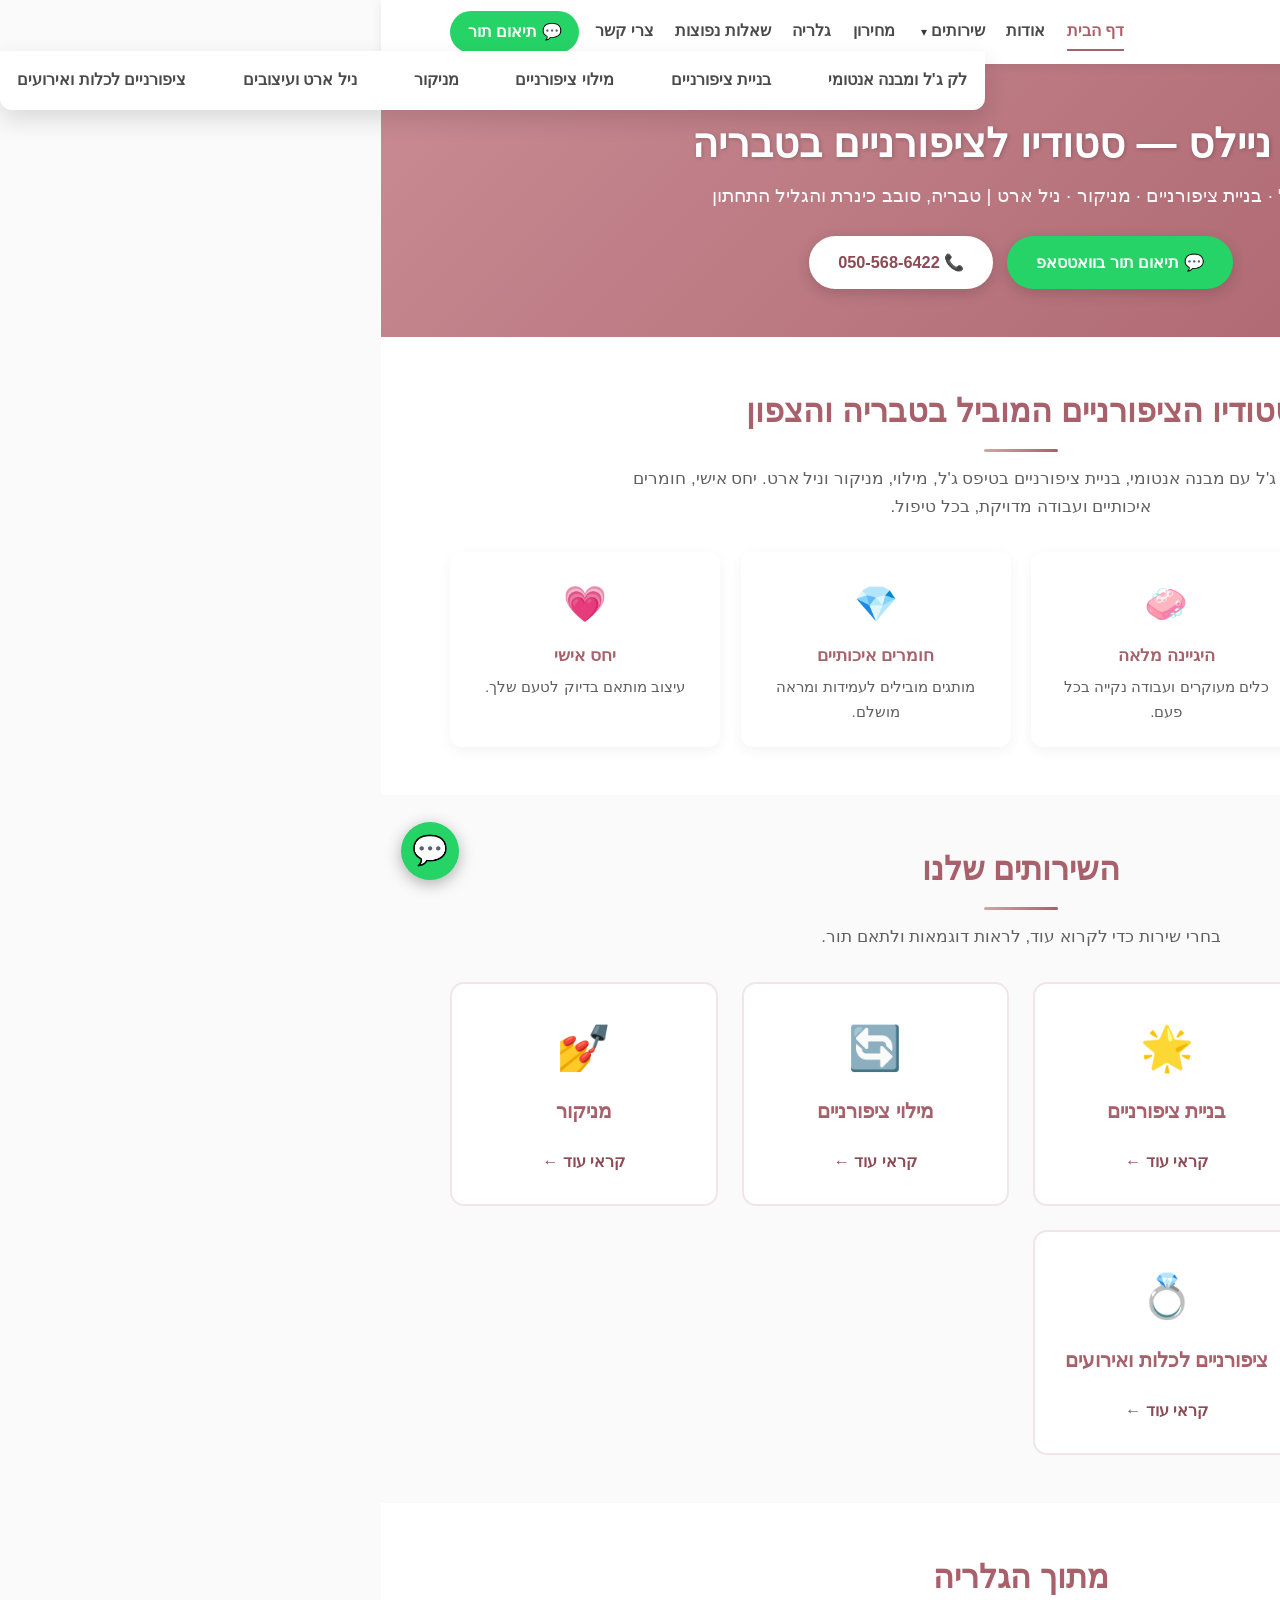
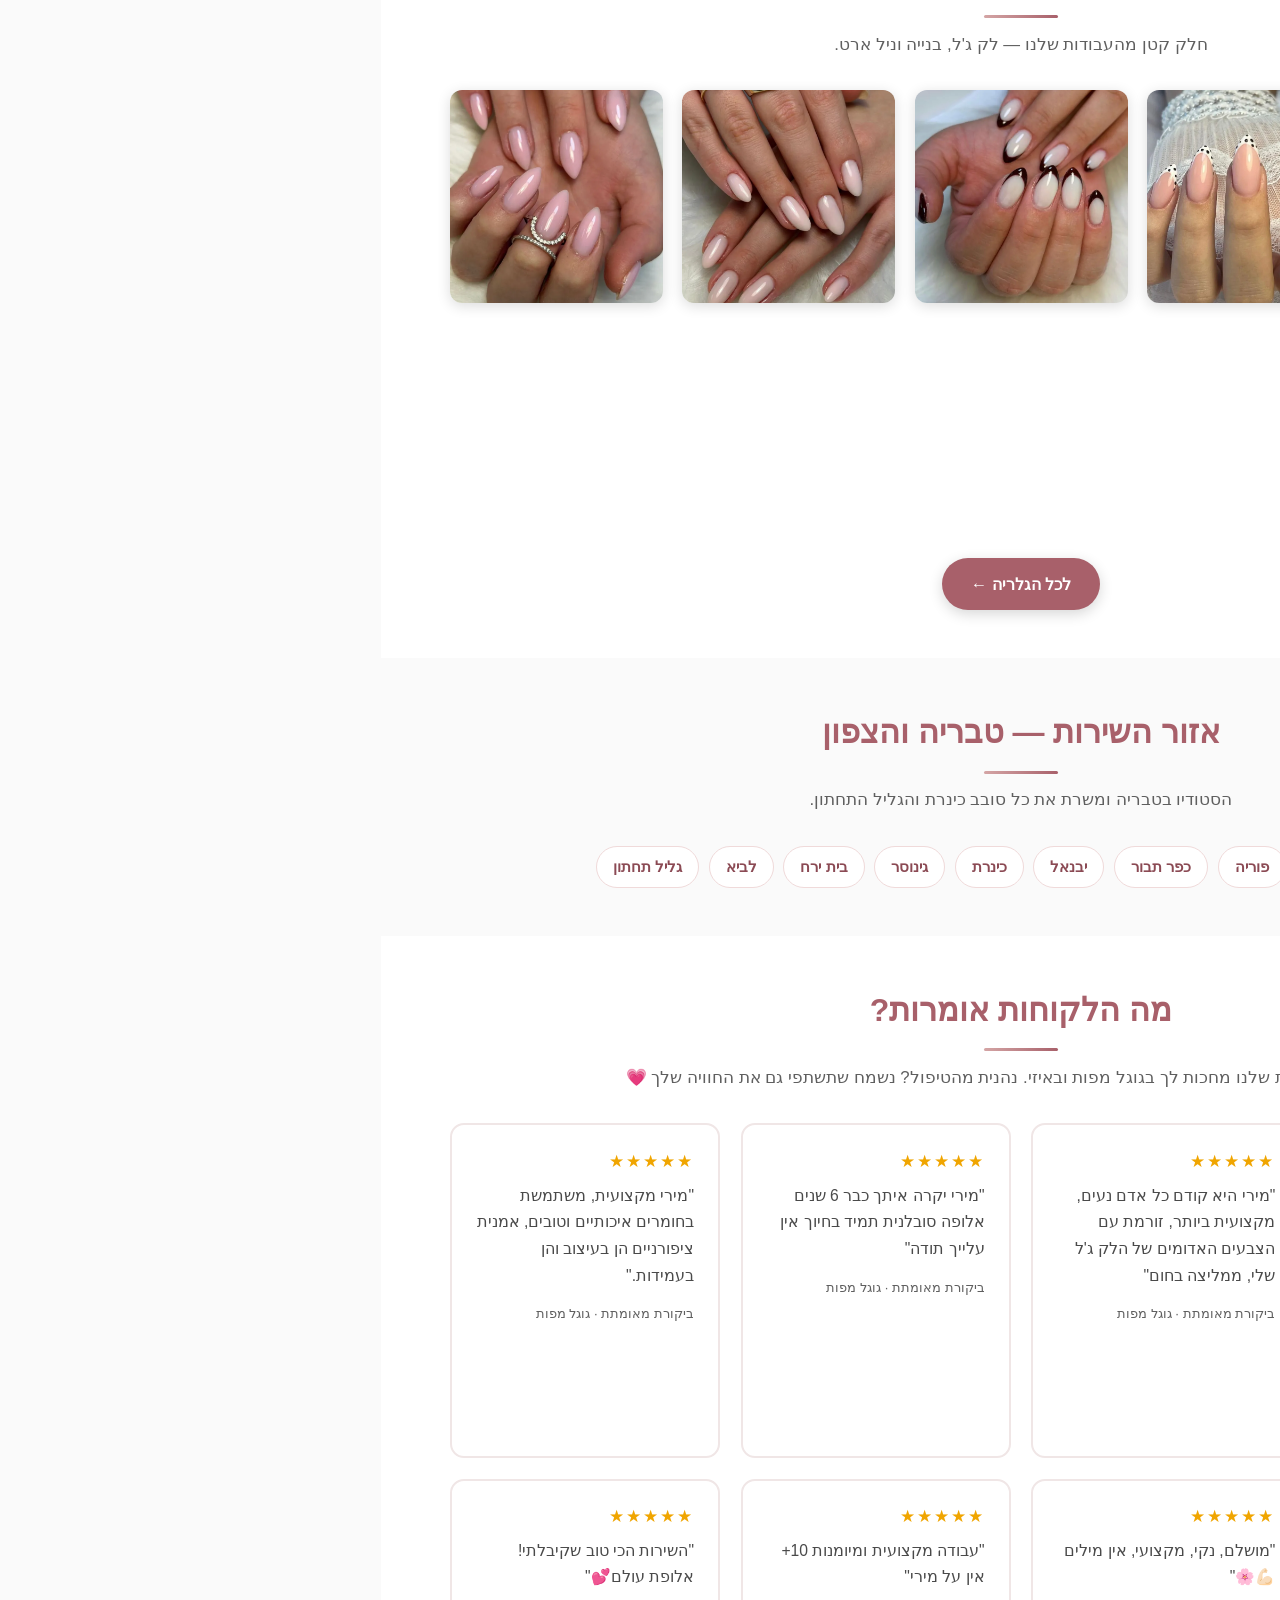
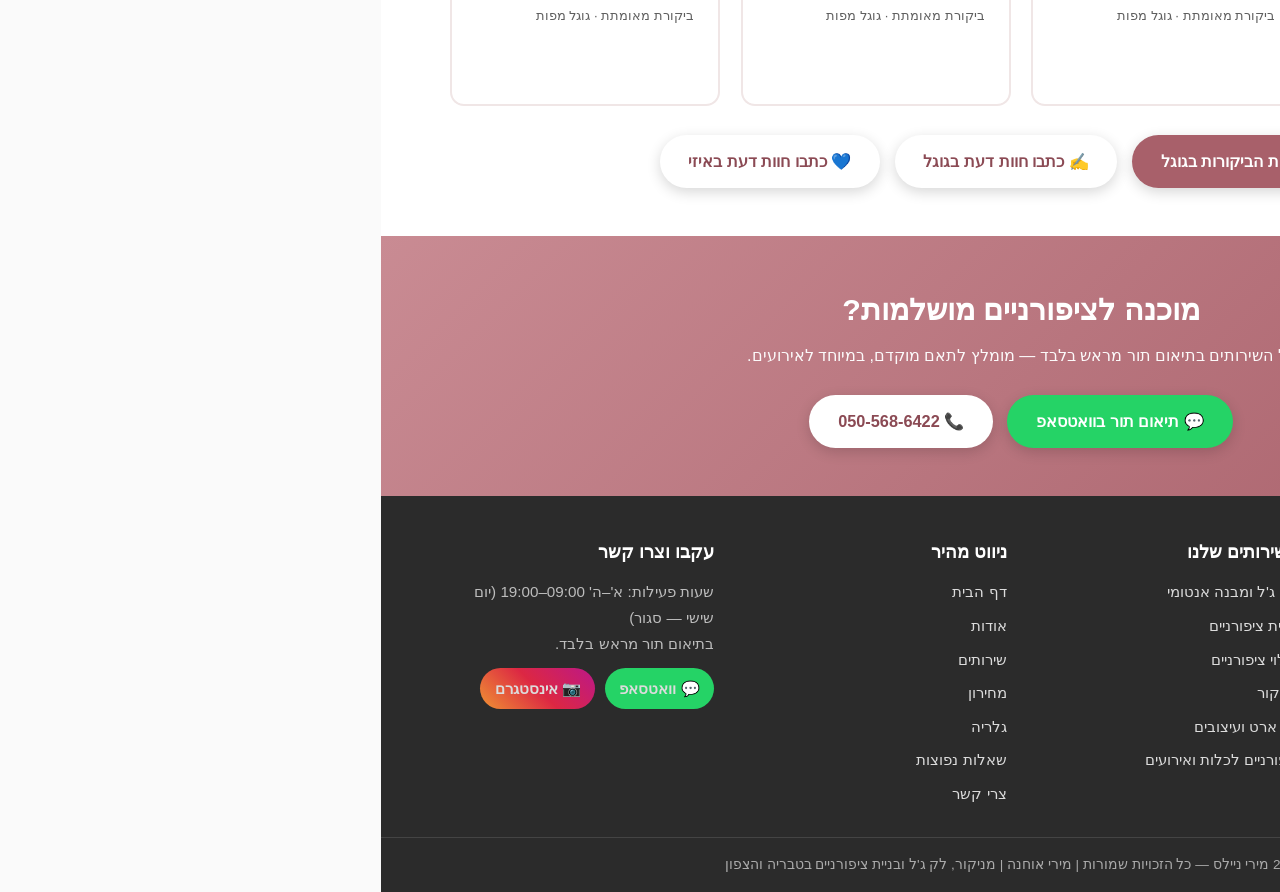
==== commit f4d563d0: "סקשן חוות דעת: 8 ביקורות מגוגל + קישורי כתיבת ביקורת בגוגל ובאיזי" ====
--- a/index.html
+++ b/index.html
@@ -142,6 +142,26 @@
     <div class="tags"><span class="tag">טבריה</span><span class="tag">מגדל</span><span class="tag">פוריה</span><span class="tag">כפר תבור</span><span class="tag">יבנאל</span><span class="tag">כינרת</span><span class="tag">גינוסר</span><span class="tag">בית ירח</span><span class="tag">לביא</span><span class="tag">גליל תחתון</span></div>
   </div>
 </section>
+<section class="alt" id="reviews">
+  <div class="wrap center">
+    <div class="sec-head"><h2>מה הלקוחות אומרות?</h2><p>הביקורות האמיתיות שלנו מחכות לך בגוגל מפות ובאיזי. נהנית מהטיפול? נשמח שתשתפי גם את החוויה שלך 💗</p></div>
+    <div class="reviews-grid" id="review-cards">
+      <div class="review-card"><div class="review-stars" aria-label="5 כוכבים">★★★★★</div><p>"המניקוריסטית הכי מקצועית שהייתי אצלה! עבודה מדויקת ברמות, לק מחזיק מושלם והציפורניים נראות טבעיות ויפות. מעבר למקצועיות – השירות מדהים, אווירה כיפית ונעימה וכל ביקור זה פשוט פינוק אמיתי. ממליצה מכל הלב 🤍"</p><span class="rsrc">ביקורת מאומתת · גוגל מפות</span></div>
+      <div class="review-card"><div class="review-stars" aria-label="5 כוכבים">★★★★★</div><p>"מירי היא קודם כל אדם נעים, מקצועית ביותר, זורמת עם הצבעים האדומים של הלק ג'ל שלי, ממליצה בחום"</p><span class="rsrc">ביקורת מאומתת · גוגל מפות</span></div>
+      <div class="review-card"><div class="review-stars" aria-label="5 כוכבים">★★★★★</div><p>"מירי יקרה איתך כבר 6 שנים אלופה סובלנית תמיד בחיוך אין עלייך תודה"</p><span class="rsrc">ביקורת מאומתת · גוגל מפות</span></div>
+      <div class="review-card"><div class="review-stars" aria-label="5 כוכבים">★★★★★</div><p>"מירי מקצועית, משתמשת בחומרים איכותיים וטובים, אמנית ציפורניים הן בעיצוב והן בעמידות."</p><span class="rsrc">ביקורת מאומתת · גוגל מפות</span></div>
+      <div class="review-card"><div class="review-stars" aria-label="5 כוכבים">★★★★★</div><p>"מירי האלופה 👍 המענה היחיד עם שעות שנוחות לי. טיפול מקצועי ותוצאה יפה. מרוצה וממליצה תודה עלייך 🌷👍"</p><span class="rsrc">ביקורת מאומתת · גוגל מפות</span></div>
+      <div class="review-card"><div class="review-stars" aria-label="5 כוכבים">★★★★★</div><p>"מושלם, נקי, מקצועי, אין מילים 💪🏻🌸"</p><span class="rsrc">ביקורת מאומתת · גוגל מפות</span></div>
+      <div class="review-card"><div class="review-stars" aria-label="5 כוכבים">★★★★★</div><p>"עבודה מקצועית ומיומנות 10+ אין על מירי"</p><span class="rsrc">ביקורת מאומתת · גוגל מפות</span></div>
+      <div class="review-card"><div class="review-stars" aria-label="5 כוכבים">★★★★★</div><p>"השירות הכי טוב שקיבלתי! אלופת עולם💕"</p><span class="rsrc">ביקורת מאומתת · גוגל מפות</span></div>
+    </div>
+    <div class="hero-cta">
+      <a class="btn rose" href="https://share.google/836KP0abVUtYQL7F0" target="_blank" rel="noopener">⭐ קראו את הביקורות בגוגל</a>
+      <a class="btn light" href="https://g.page/r/CbZk5v5qaV1TEBM/review" target="_blank" rel="noopener">✍️ כתבו חוות דעת בגוגל</a>
+      <a class="btn light" href="https://easy.co.il/page/10104841" target="_blank" rel="noopener">💙 כתבו חוות דעת באיזי</a>
+    </div>
+  </div>
+</section>
 <section class="band">
   <div class="wrap center">
     <h2>מוכנה לציפורניים מושלמות?</h2>
--- a/style.css
+++ b/style.css
@@ -98,6 +98,13 @@
 .faq-item.open .faq-a{padding:1rem 1.3rem;max-height:500px}
 .faq-arrow{transition:transform .3s}
 .faq-item.open .faq-arrow{transform:rotate(180deg)}
+/* REVIEWS */
+.reviews-grid{display:grid;grid-template-columns:repeat(auto-fit,minmax(250px,1fr));gap:1.3rem;margin-bottom:1.8rem;text-align:right}
+.review-card{background:#fff;border:2px solid #f0e6e6;border-radius:14px;padding:1.4rem 1.5rem}
+.review-stars{color:#f0a500;font-size:1.05rem;letter-spacing:2px;margin-bottom:.45rem}
+.review-card p{color:#4a4a4a;font-size:.98rem;line-height:1.7;margin-bottom:.7rem}
+.review-card .rname{color:var(--rose-dark);font-weight:700;font-size:.92rem}
+.review-card .rsrc{color:var(--muted);font-size:.82rem}
 /* BAND */
 .band{background:linear-gradient(135deg,#c98b93,#a8606a);color:#fff;text-align:center}
 .band h2{font-size:1.9rem;margin-bottom:.6rem}
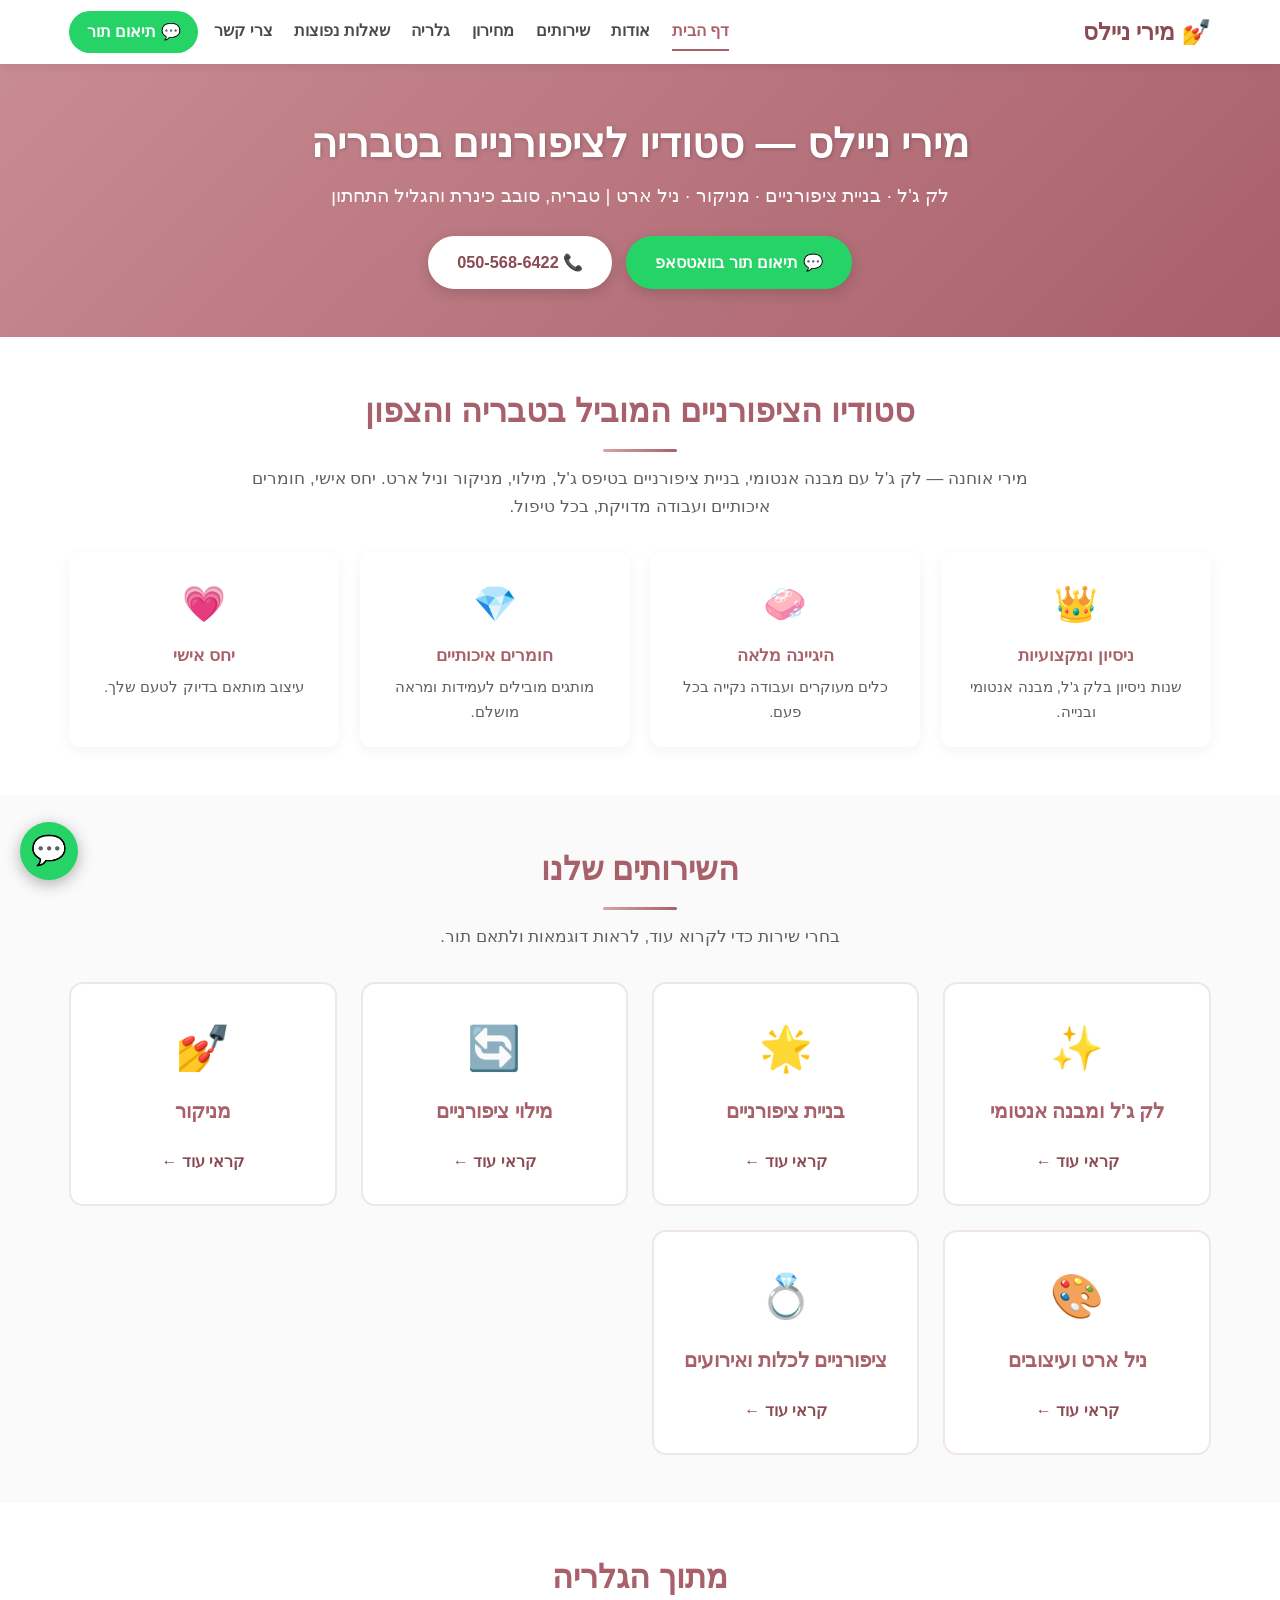
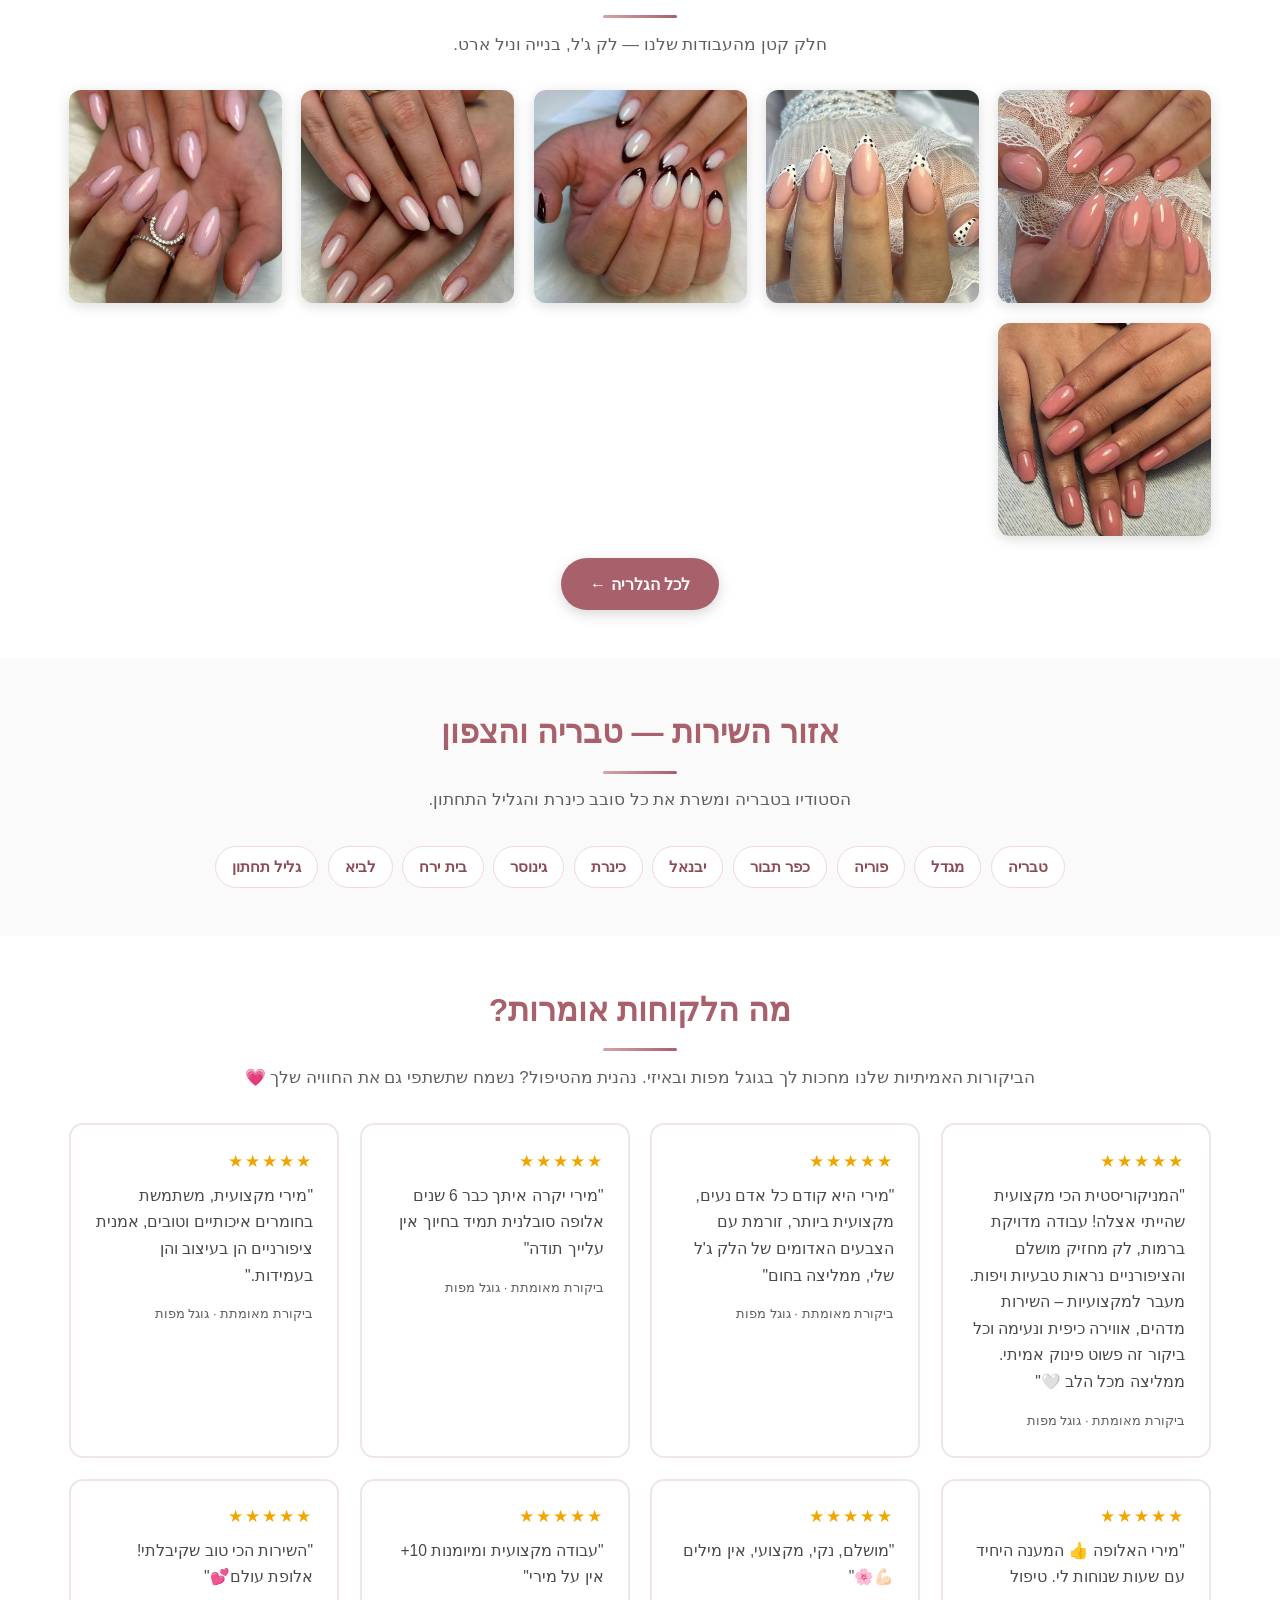
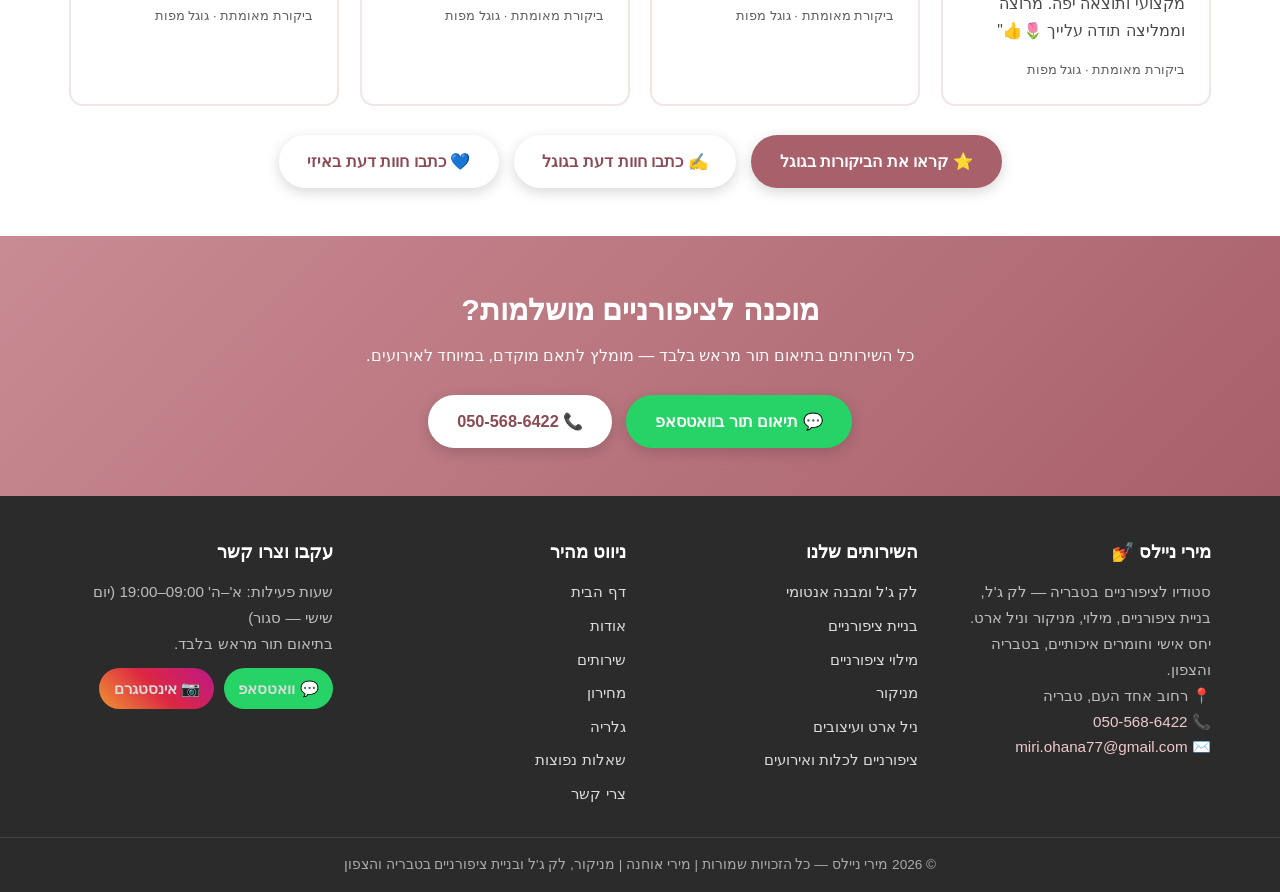
==== commit 4419d015: "תיקון canonical/URLs לכתובות נקיות + הפניות 301 (פתרון בעיית אינדוקס)" ====
--- a/index.html
+++ b/index.html
@@ -26,6 +26,10 @@
 <meta name="twitter:description" content="מירי ניילס – סטודיו לציפורניים בטבריה. לק ג'ל עם מבנה אנטומי, בניית ציפורניים בטיפס ג'ל, מילוי, מניקור וניל ארט. יחס אישי וחומרים איכותיים. טבריה, כינרת והגליל. תור: 050-568-6422">
 <meta name="twitter:image" content="https://www.miri-nails.co.il/11__1_.jpeg">
 <link rel="preconnect" href="https://www.googletagmanager.com">
+<link rel="icon" href="favicon.ico" sizes="48x48">
+<link rel="icon" href="favicon.svg" type="image/svg+xml">
+<link rel="icon" type="image/png" sizes="32x32" href="favicon-32.png">
+<link rel="apple-touch-icon" href="apple-touch-icon.png">
 <link rel="stylesheet" href="style.css">
 <script type="application/ld+json">
 {
@@ -70,17 +74,17 @@
 <a href="#main" class="skip-link">דלגו לתוכן</a>
 <div class="topbar">
   <div class="wrap">
-    <a href="index.html" class="brand">💅 מירי ניילס</a>
+    <a href="/" class="brand">💅 מירי ניילס</a>
     <button class="navtoggle" aria-label="פתחי תפריט" aria-expanded="false" onclick="toggleNav(this)">☰</button>
     <nav class="mainnav" aria-label="ניווט ראשי">
       <ul>
-        <li><a href="index.html" class="active" aria-current="page">דף הבית</a></li>
-        <li><a href="about.html">אודות</a></li>
-        <li><a href="services.html">שירותים</a></li>
-        <li><a href="pricing.html">מחירון</a></li>
-        <li><a href="gallery.html">גלריה</a></li>
-        <li><a href="faq.html">שאלות נפוצות</a></li>
-        <li><a href="contact.html">צרי קשר</a></li>
+        <li><a href="/" class="active" aria-current="page">דף הבית</a></li>
+        <li><a href="about">אודות</a></li>
+        <li><a href="services">שירותים</a></li>
+        <li><a href="pricing">מחירון</a></li>
+        <li><a href="gallery">גלריה</a></li>
+        <li><a href="faq">שאלות נפוצות</a></li>
+        <li><a href="contact">צרי קשר</a></li>
       </ul>
     </nav>
     <a href="https://wa.me/972505686422?text=%D7%94%D7%99%D7%99%20%D7%9E%D7%99%D7%A8%D7%99%2C%20%D7%90%D7%A9%D7%9E%D7%97%20%D7%9C%D7%AA%D7%90%D7%9D%20%D7%AA%D7%95%D7%A8" target="_blank" rel="noopener" class="topcta">💬 תיאום תור</a>
@@ -113,12 +117,12 @@
   <div class="wrap">
     <div class="sec-head"><h2>השירותים שלנו</h2><p>בחרי שירות כדי לקרוא עוד, לראות דוגמאות ולתאם תור.</p></div>
     <div class="grid">
-      <a class="card" href="lak-gel.html"><div class="ic">✨</div><h3>לק ג'ל ומבנה אנטומי</h3><span class="more">קראי עוד ←</span></a>
-      <a class="card" href="nail-building.html"><div class="ic">🌟</div><h3>בניית ציפורניים</h3><span class="more">קראי עוד ←</span></a>
-      <a class="card" href="fill.html"><div class="ic">🔄</div><h3>מילוי ציפורניים</h3><span class="more">קראי עוד ←</span></a>
-      <a class="card" href="manicure.html"><div class="ic">💅</div><h3>מניקור</h3><span class="more">קראי עוד ←</span></a>
-      <a class="card" href="nail-art.html"><div class="ic">🎨</div><h3>ניל ארט ועיצובים</h3><span class="more">קראי עוד ←</span></a>
-      <a class="card" href="events.html"><div class="ic">💍</div><h3>ציפורניים לכלות ואירועים</h3><span class="more">קראי עוד ←</span></a>
+      <a class="card" href="lak-gel"><div class="ic">✨</div><h3>לק ג'ל ומבנה אנטומי</h3><span class="more">קראי עוד ←</span></a>
+      <a class="card" href="nail-building"><div class="ic">🌟</div><h3>בניית ציפורניים</h3><span class="more">קראי עוד ←</span></a>
+      <a class="card" href="fill"><div class="ic">🔄</div><h3>מילוי ציפורניים</h3><span class="more">קראי עוד ←</span></a>
+      <a class="card" href="manicure"><div class="ic">💅</div><h3>מניקור</h3><span class="more">קראי עוד ←</span></a>
+      <a class="card" href="nail-art"><div class="ic">🎨</div><h3>ניל ארט ועיצובים</h3><span class="more">קראי עוד ←</span></a>
+      <a class="card" href="events"><div class="ic">💍</div><h3>ציפורניים לכלות ואירועים</h3><span class="more">קראי עוד ←</span></a>
     </div>
   </div>
 </section>
@@ -133,7 +137,7 @@
       <div class="gitem"><picture><source srcset="11__6_.webp" type="image/webp"><img src="11__6_.jpeg" alt="לק ג'ל ורוד אלגנטי — טיפס ג'ל טבריה" loading="lazy" width="736" height="922" decoding="async"></picture></div>
       <div class="gitem"><picture><source srcset="22__4_.webp" type="image/webp"><img src="22__4_.jpeg" alt="לק ג'ל שחור עם מבנה אנטומי — טבריה" loading="lazy" width="736" height="924" decoding="async"></picture></div>
     </div>
-    <p class="center" style="margin-top:1.4rem"><a class="btn rose" href="gallery.html">לכל הגלריה ←</a></p>
+    <p class="center" style="margin-top:1.4rem"><a class="btn rose" href="gallery">לכל הגלריה ←</a></p>
   </div>
 </section>
 <section>
@@ -183,24 +187,24 @@
     <div class="footer-col">
       <h3>השירותים שלנו</h3>
       <ul>
-          <li><a href="lak-gel.html">לק ג'ל ומבנה אנטומי</a></li>
-          <li><a href="nail-building.html">בניית ציפורניים</a></li>
-          <li><a href="fill.html">מילוי ציפורניים</a></li>
-          <li><a href="manicure.html">מניקור</a></li>
-          <li><a href="nail-art.html">ניל ארט ועיצובים</a></li>
-          <li><a href="events.html">ציפורניים לכלות ואירועים</a></li>
+          <li><a href="lak-gel">לק ג'ל ומבנה אנטומי</a></li>
+          <li><a href="nail-building">בניית ציפורניים</a></li>
+          <li><a href="fill">מילוי ציפורניים</a></li>
+          <li><a href="manicure">מניקור</a></li>
+          <li><a href="nail-art">ניל ארט ועיצובים</a></li>
+          <li><a href="events">ציפורניים לכלות ואירועים</a></li>
       </ul>
     </div>
     <div class="footer-col">
       <h3>ניווט מהיר</h3>
       <ul>
-          <li><a href="index.html">דף הבית</a></li>
-          <li><a href="about.html">אודות</a></li>
-          <li><a href="services.html">שירותים</a></li>
-          <li><a href="pricing.html">מחירון</a></li>
-          <li><a href="gallery.html">גלריה</a></li>
-          <li><a href="faq.html">שאלות נפוצות</a></li>
-          <li><a href="contact.html">צרי קשר</a></li>
+          <li><a href="/">דף הבית</a></li>
+          <li><a href="about">אודות</a></li>
+          <li><a href="services">שירותים</a></li>
+          <li><a href="pricing">מחירון</a></li>
+          <li><a href="gallery">גלריה</a></li>
+          <li><a href="faq">שאלות נפוצות</a></li>
+          <li><a href="contact">צרי קשר</a></li>
       </ul>
     </div>
     <div class="footer-col">
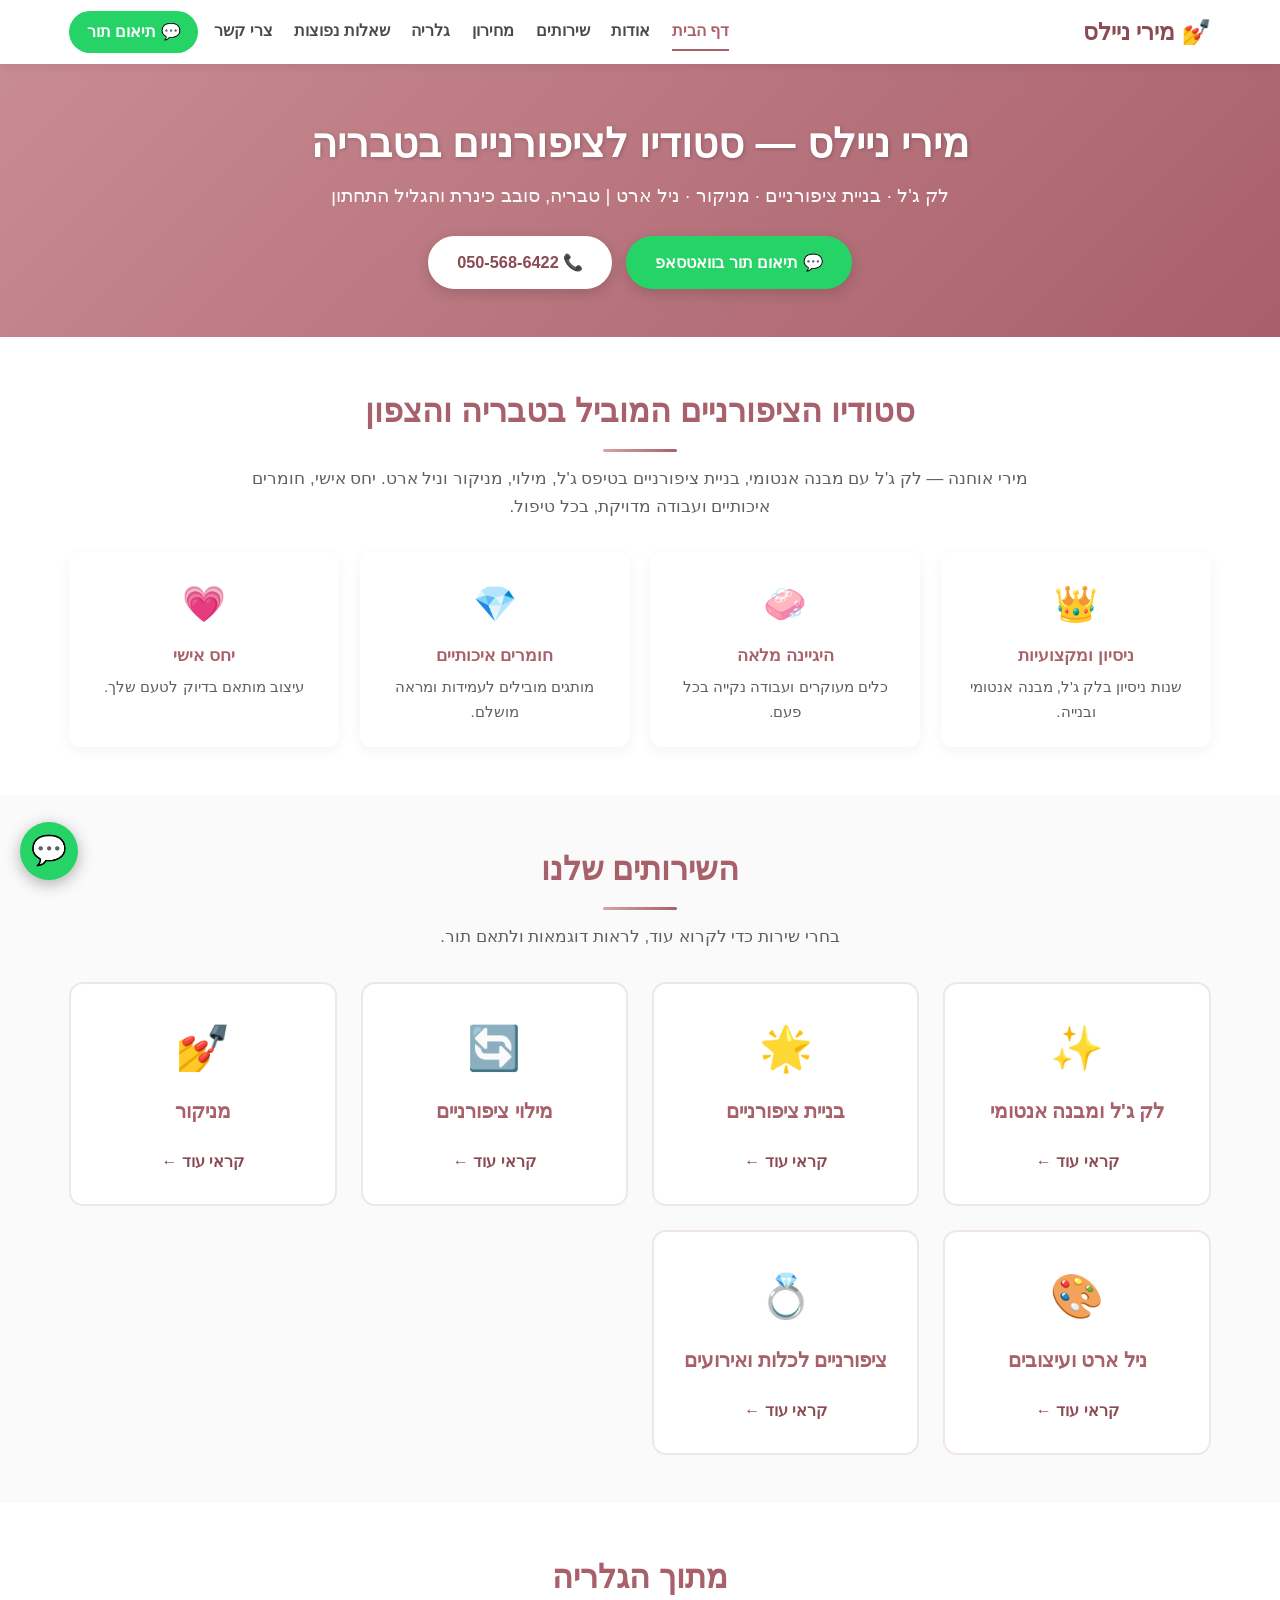
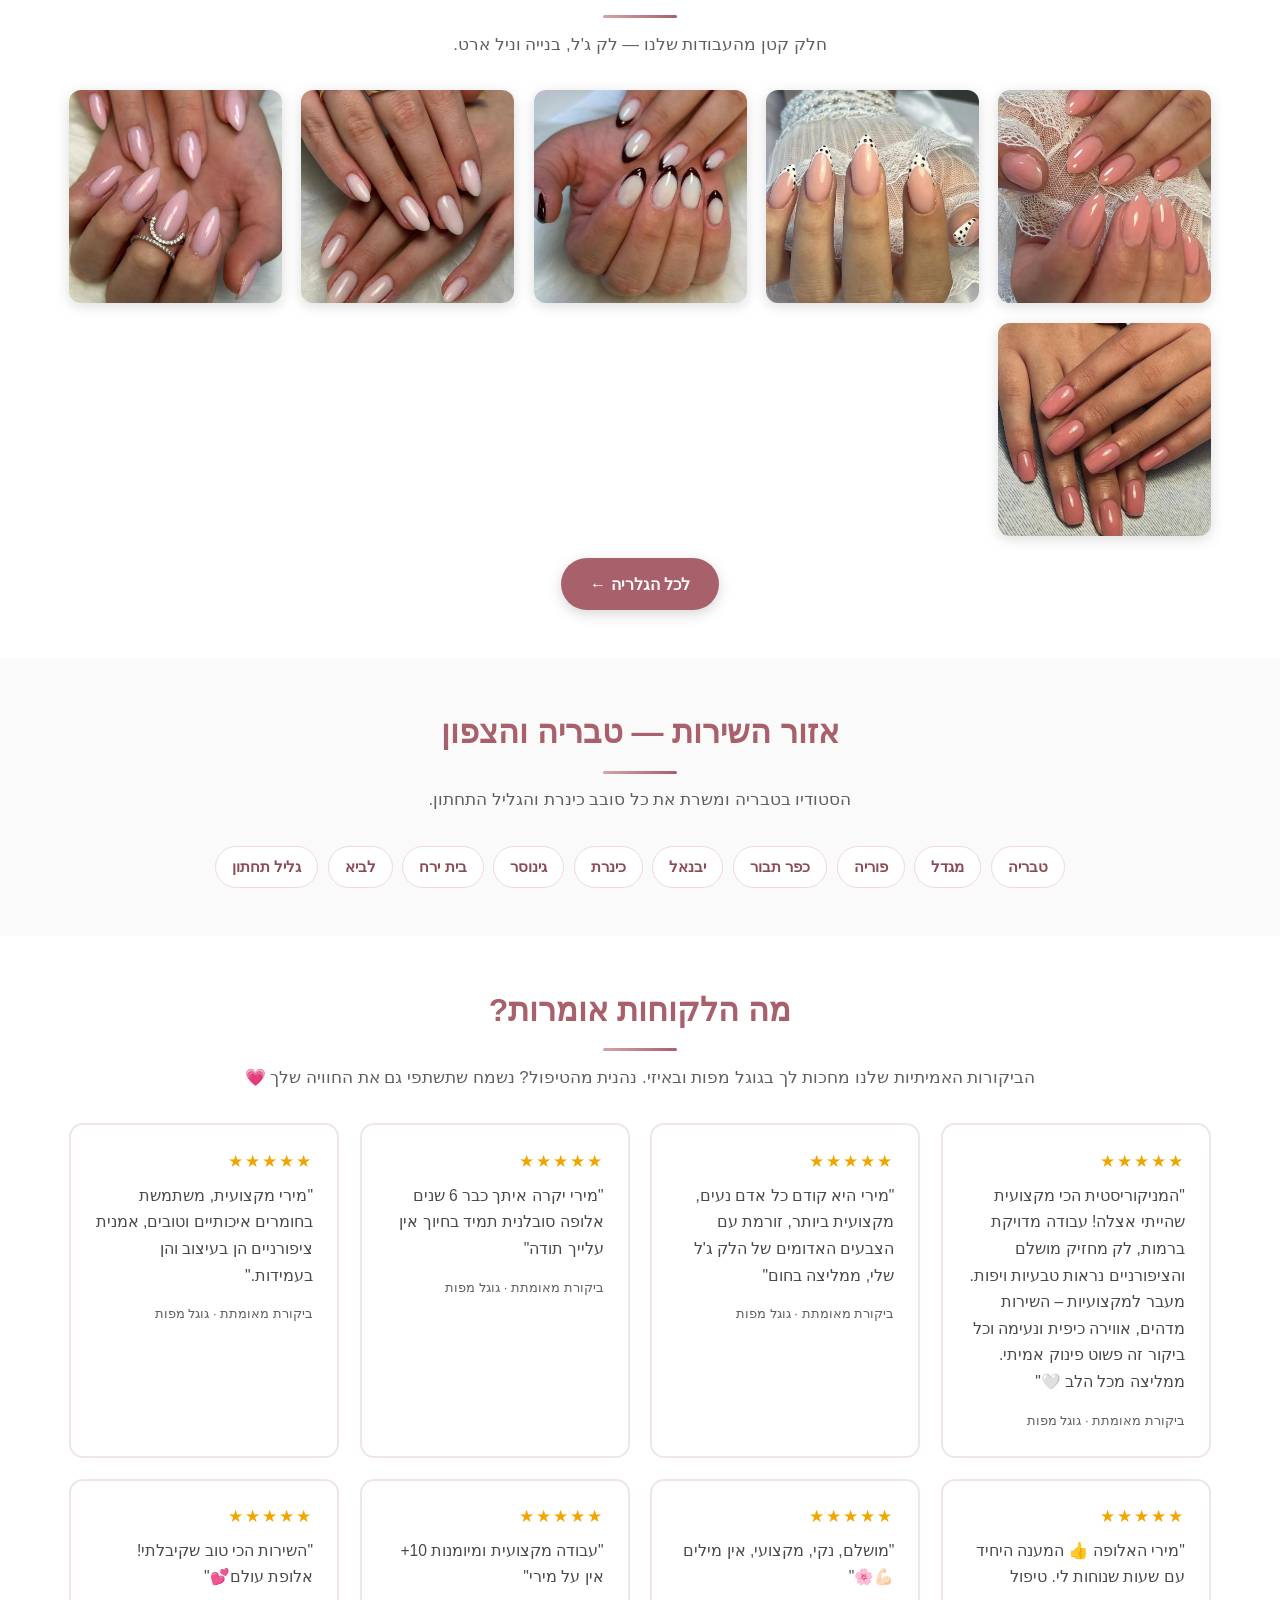
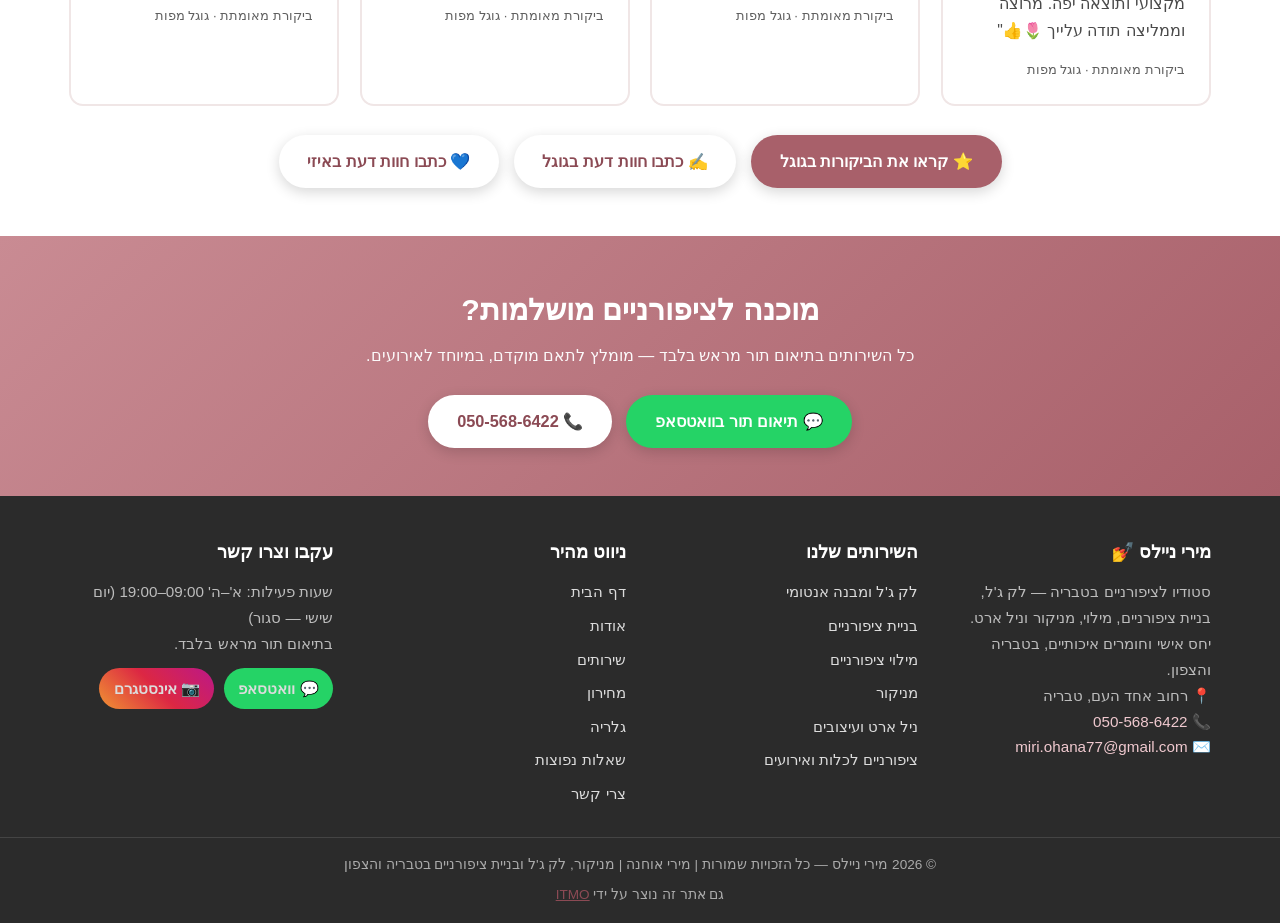
==== commit 4a120da7: "הוספת קרדיט ITMO בפוטר כל העמודים" ====
--- a/index.html
+++ b/index.html
@@ -218,6 +218,7 @@
   </div>
   <div class="footer-bottom">
     <p>&copy; 2026 מירי ניילס — כל הזכויות שמורות | מירי אוחנה | מניקור, לק ג'ל ובניית ציפורניים בטבריה והצפון</p>
+    <p style="margin-top:.5rem">גם אתר זה נוצר על ידי <a href="https://www.itmo.co.il/" target="_blank" rel="noopener">ITMO</a></p>
   </div>
 </footer>
 <a href="https://wa.me/972505686422?text=%D7%94%D7%99%D7%99%20%D7%9E%D7%99%D7%A8%D7%99%2C%20%D7%90%D7%A9%D7%9E%D7%97%20%D7%9C%D7%AA%D7%90%D7%9D%20%D7%AA%D7%95%D7%A8" target="_blank" rel="noopener" class="float-wa" aria-label="תיאום תור בוואטסאפ">💬</a>
--- a/style.css
+++ b/style.css
@@ -134,6 +134,16 @@
 .fbtn.wa{background:#25D366}
 .fbtn.ig{background:linear-gradient(45deg,#f09433,#dc2743,#bc1888)}
 .footer-bottom{border-top:1px solid #444;text-align:center;padding:1rem;color:#aaa;font-size:.85rem}
+/* CONTACT FORM */
+.contact-form{max-width:560px;margin:0 auto;text-align:right}
+.contact-form .field{margin-bottom:1rem}
+.contact-form label{display:block;margin-bottom:.35rem;font-weight:600;color:var(--rose-dark);font-size:.95rem}
+.contact-form input,.contact-form select,.contact-form textarea{width:100%;padding:.72rem .9rem;border:1.5px solid #e6d6d6;border-radius:10px;font-family:inherit;font-size:1rem;background:#fff;color:var(--text)}
+.contact-form input:focus,.contact-form select:focus,.contact-form textarea:focus{outline:none;border-color:var(--rose);box-shadow:0 0 0 3px rgba(168,96,106,.12)}
+.contact-form textarea{resize:vertical}
+.contact-form button{margin-top:.4rem;cursor:pointer;border:none;width:100%}
+.contact-form .form-note{margin-top:.85rem;color:var(--muted);font-size:.85rem;text-align:center}
+.hidden-bot{display:none}
 /* FLOAT WA */
 .float-wa{position:fixed;bottom:20px;left:20px;z-index:250;background:#25D366;color:#fff;width:58px;height:58px;border-radius:50%;display:flex;align-items:center;justify-content:center;font-size:1.8rem;box-shadow:0 4px 16px rgba(0,0,0,.3);text-decoration:none;transition:.25s}
 .float-wa:hover{transform:scale(1.08)}
